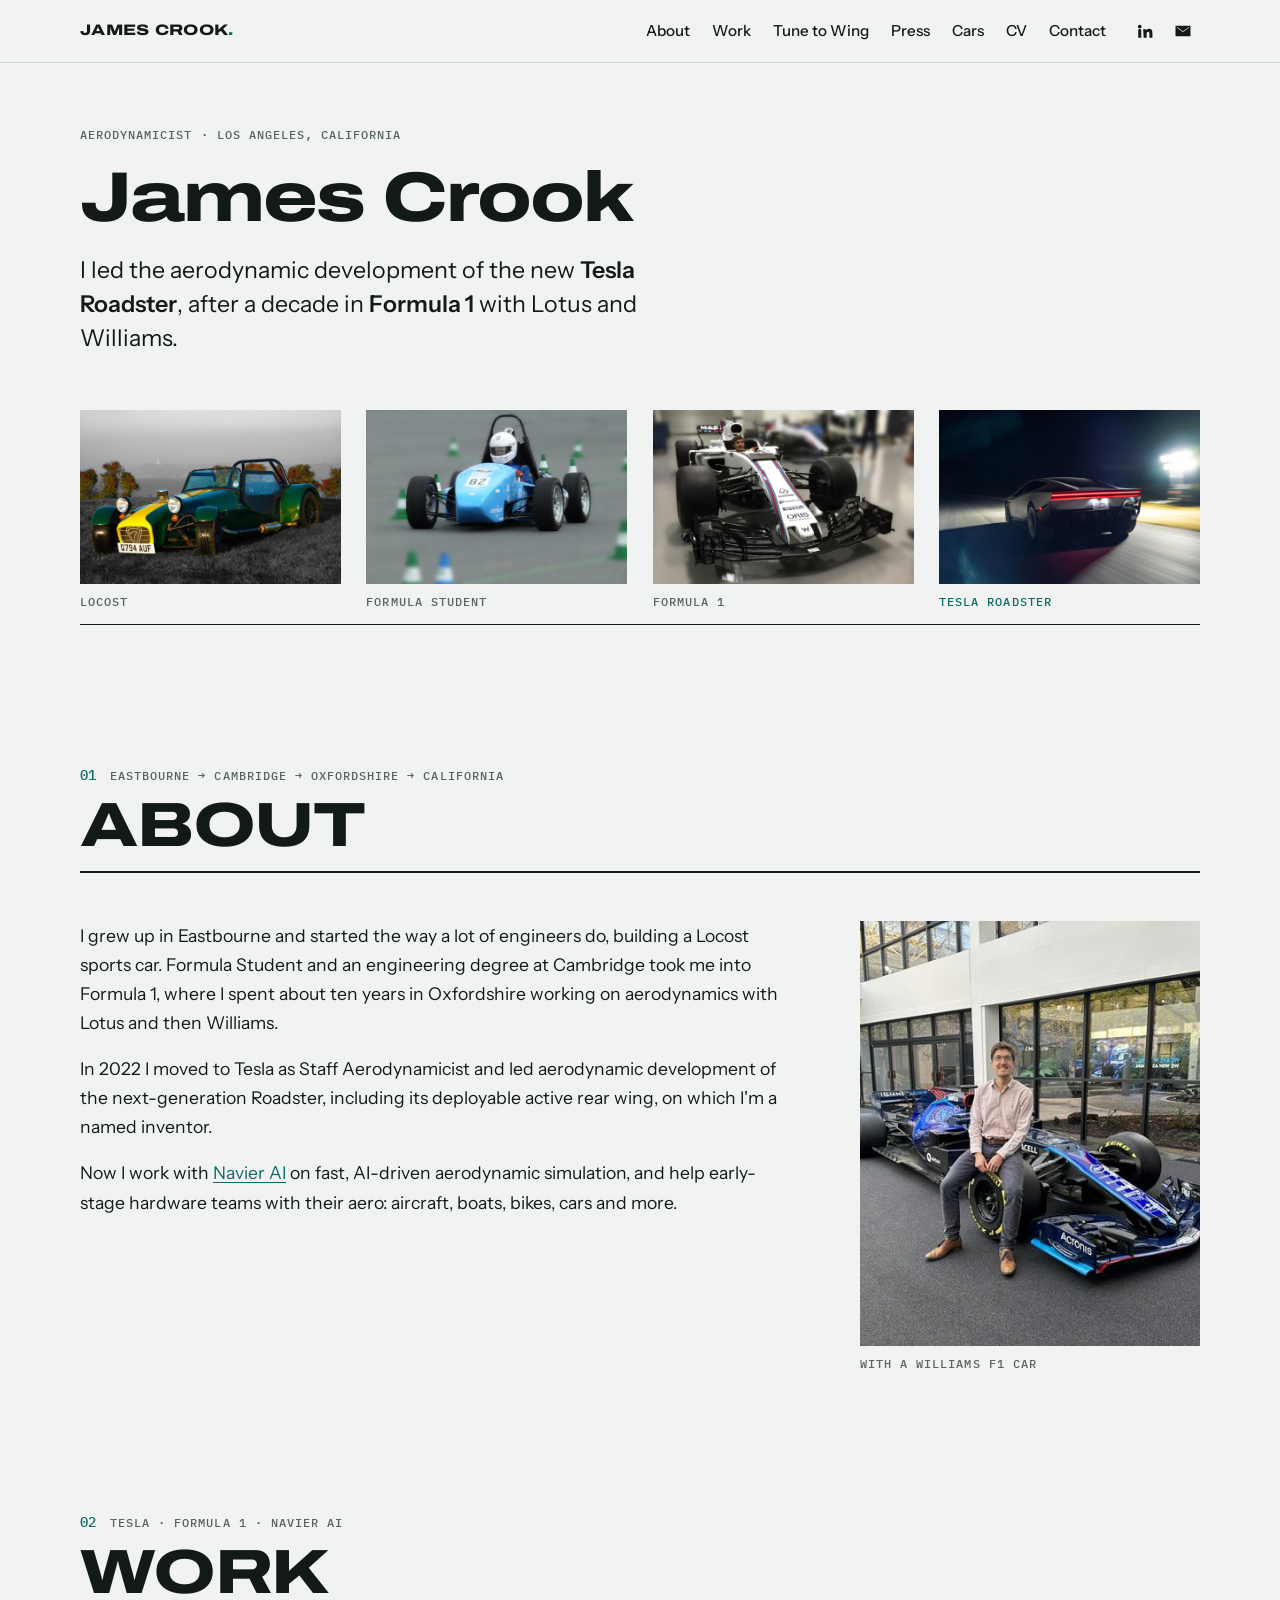
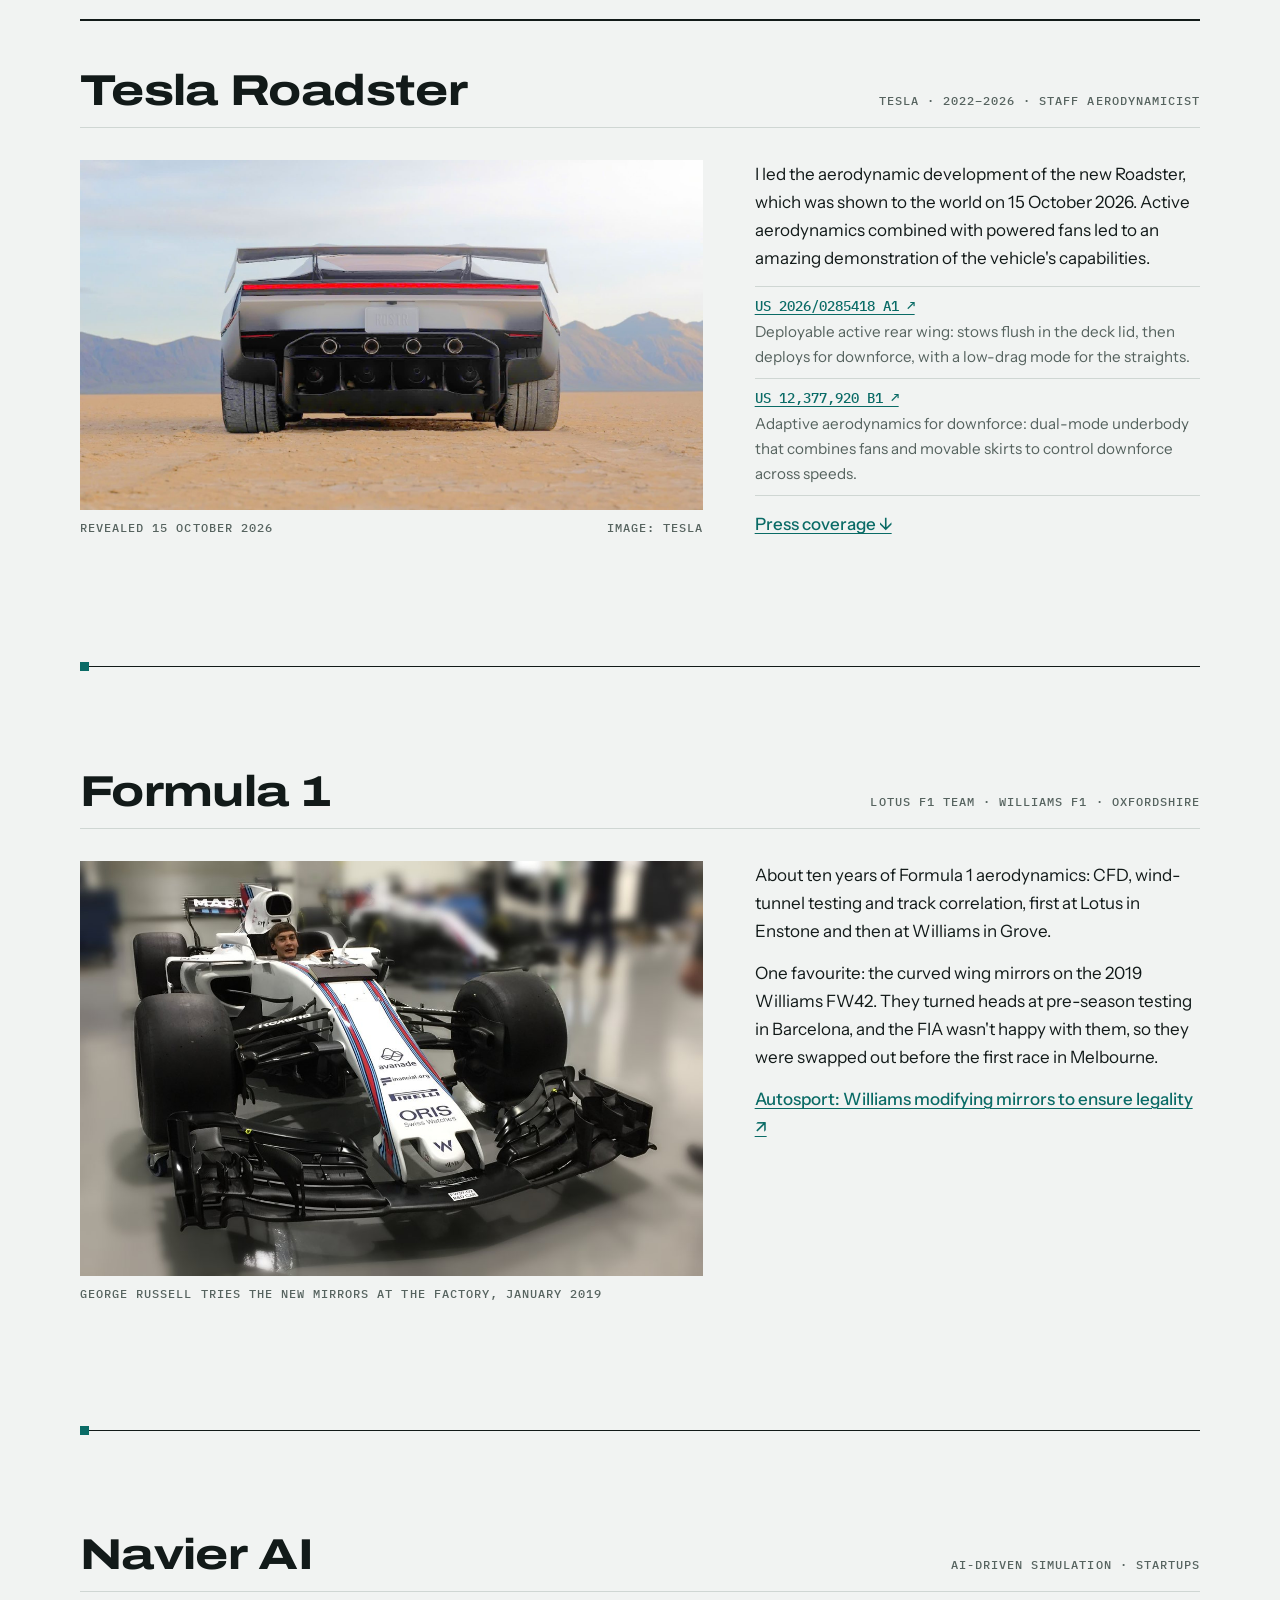
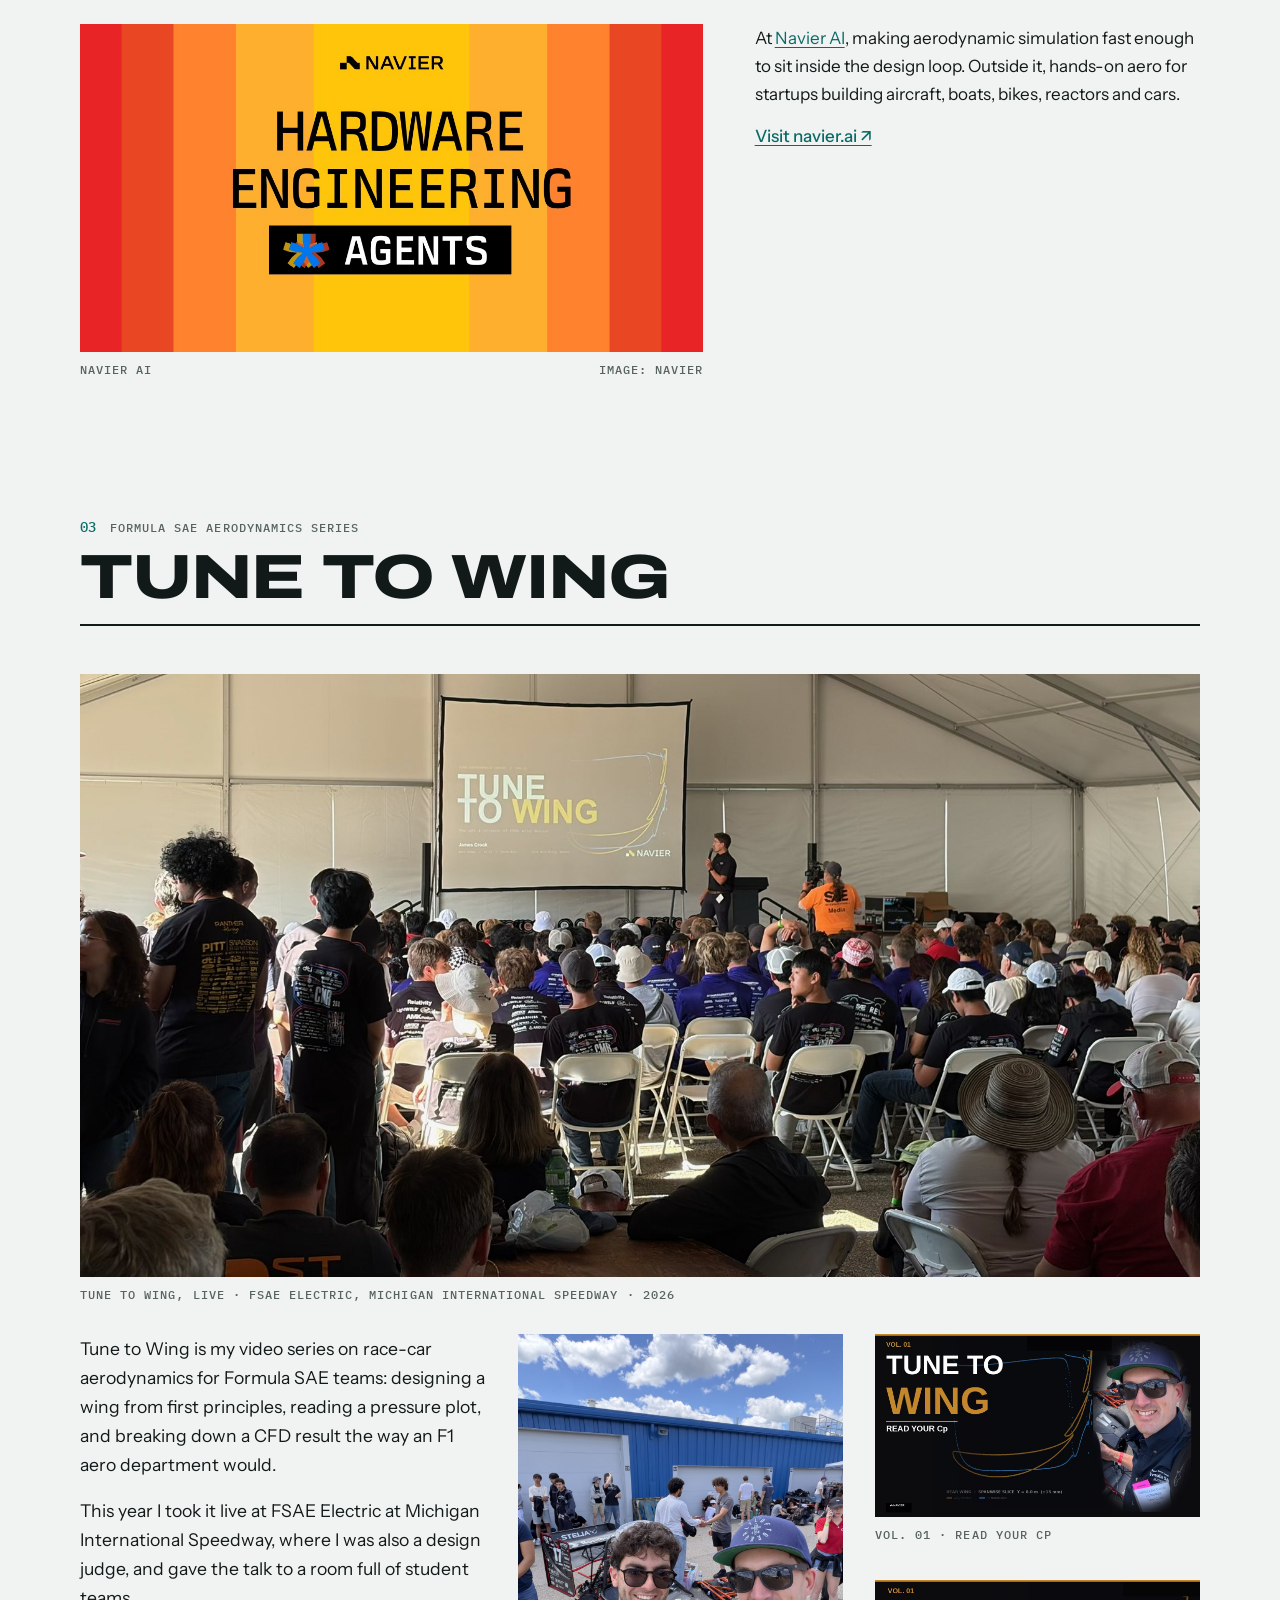
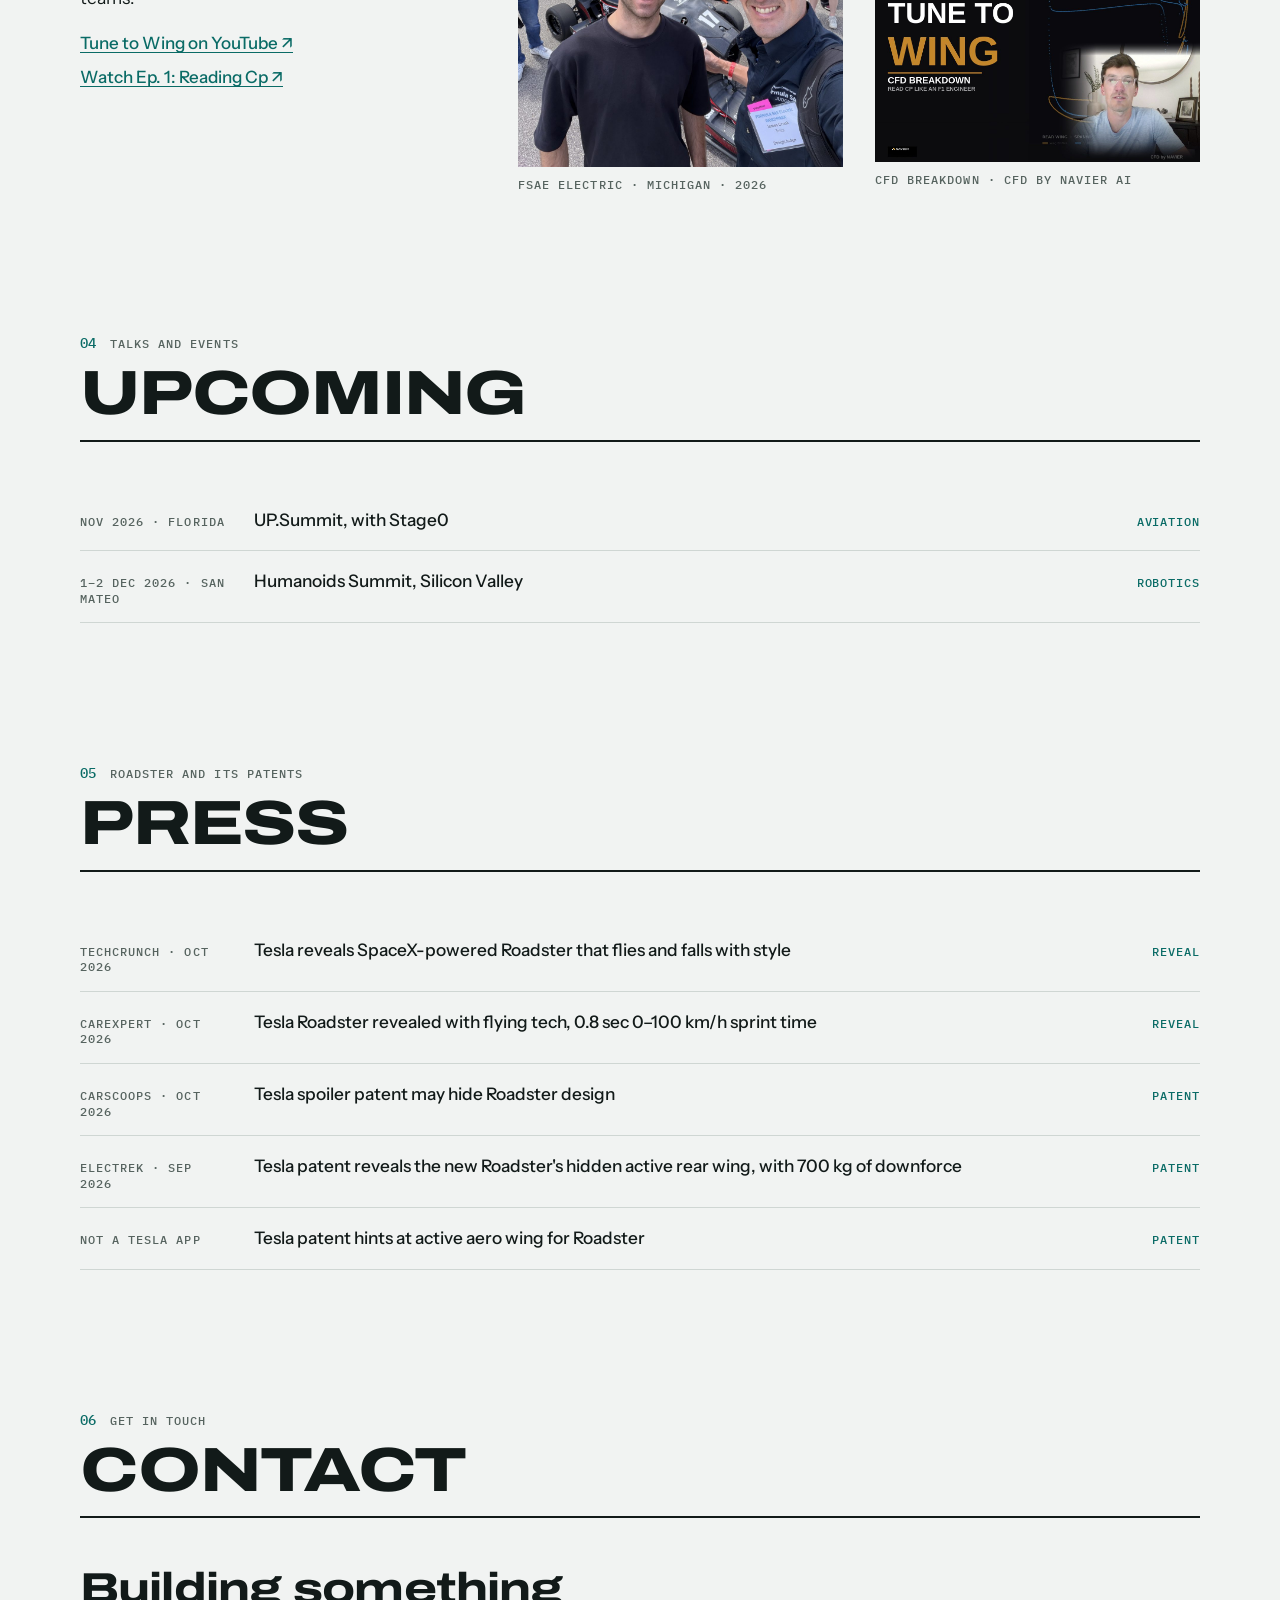
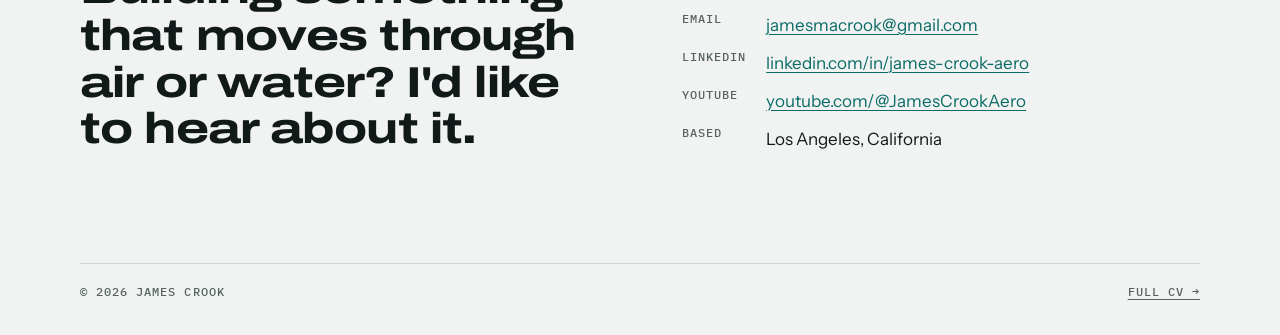
==== index.html @ 73546dc2 "Tune to Wing audience photo; smaller name in hero Co-Authored-By: Claude Opus 5.5 <noreply@anthropic" ====
<!doctype html>
<html lang="en">
<head>
<meta charset="utf-8">
<meta name="viewport" content="width=device-width, initial-scale=1, viewport-fit=cover">
<title>James Crook · Aerodynamicist</title>
<meta name="description" content="James Crook, aerodynamicist. Led aerodynamic development of the new Tesla Roadster after a decade in Formula 1 with Lotus and Williams.">
<meta property="og:title" content="James Crook · Aerodynamicist">
<meta property="og:description" content="Led aerodynamic development of the new Tesla Roadster, after a decade in Formula 1 with Lotus and Williams.">
<meta property="og:type" content="website">
<meta property="og:url" content="https://jamescrookaero.com/">
<meta property="og:image" content="https://jamescrookaero.com/og.png">
<meta property="og:image:width" content="1200">
<meta property="og:image:height" content="630">
<meta property="og:image:alt" content="James Crook, aerodynamicist">
<meta property="og:site_name" content="James Crook">
<meta name="twitter:card" content="summary_large_image">
<link rel="canonical" href="https://jamescrookaero.com/">
<link rel="icon" href="favicon.svg" type="image/svg+xml">
<link rel="preconnect" href="https://fonts.googleapis.com">
<link rel="preconnect" href="https://fonts.gstatic.com" crossorigin>
<link rel="stylesheet" href="https://fonts.googleapis.com/css2?family=Archivo:wdth,wght@62..125,100..900&family=Instrument+Sans:wght@400;500;600&family=IBM+Plex+Mono:wght@400;500&display=swap">
<link rel="stylesheet" href="styles.css">
<script type="application/ld+json">
{"@context":"https://schema.org","@type":"Person","name":"James Crook","url":"https://jamescrookaero.com/","image":"https://jamescrookaero.com/og.png","jobTitle":"Aerodynamicist","description":"Aerodynamicist. Led aerodynamic development of the Tesla Roadster after a decade in Formula 1 with Lotus and Williams.","homeLocation":{"@type":"Place","name":"Los Angeles, California"},"alumniOf":{"@type":"CollegeOrUniversity","name":"University of Cambridge"},"worksFor":{"@type":"Organization","name":"Navier AI","url":"https://navier.ai"},"knowsAbout":["Aerodynamics","Computational fluid dynamics","Active aerodynamics","Formula 1","Wind-tunnel testing"],"sameAs":["https://www.linkedin.com/in/james-crook-aero","https://www.youtube.com/@JamesCrookAero"]}
</script>
</head>
<body id="top">
<a class="skip" href="#main">Skip to main content</a>
<div class="bar"><div class="wrap">
  <header class="top">
    <a class="mark" href="#top">JAMES CROOK<span>.</span></a>
    <nav class="nav" aria-label="Main">
      <a href="#about">About</a><a href="#work">Work</a><a href="#tune-to-wing">Tune to Wing</a><a href="#press">Press</a><a href="cars.html">Cars</a><a href="cv.html">CV</a><a href="#contact">Contact</a>
      <span class="icons">
        <a href="https://www.linkedin.com/in/james-crook-aero" aria-label="LinkedIn" target="_blank" rel="noopener"><svg viewBox="0 0 24 24"><path d="M4.98 3.5a2.5 2.5 0 1 1 0 5 2.5 2.5 0 0 1 0-5zM3 9.5h4V21H3zM9.5 9.5h3.8v1.6h.06c.53-1 1.83-2.06 3.77-2.06 4.03 0 4.77 2.65 4.77 6.1V21h-4v-5.1c0-1.22-.02-2.79-1.7-2.79-1.7 0-1.96 1.33-1.96 2.7V21h-4z"/></svg></a>
        <a href="mailto:jamesmacrook@gmail.com" aria-label="Email"><svg viewBox="0 0 24 24"><path d="M3 5h18a1 1 0 0 1 1 1v12a1 1 0 0 1-1 1H3a1 1 0 0 1-1-1V6a1 1 0 0 1 1-1zm9 7.3L4.4 7H4v.6l8 5.6 8-5.6V7h-.4z"/></svg></a>
      </span>
    </nav>
  </header>
</div></div>

<main id="main">
<div class="wrap">
  <div class="hero">
    <div class="label">Aerodynamicist · Los Angeles, California</div>
    <h1>James Crook</h1>
    <p class="lede">I led the aerodynamic development of the new <b>Tesla Roadster</b>, after a decade in <b>Formula 1</b> with Lotus and Williams.</p>
  </div>
</div>
<div class="wrap">
  <nav class="lineup" aria-label="Career progression: Locost, Formula Student, Formula 1, Tesla Roadster">
      <a href="cars.html#locost"><figure><img src="images/tl-locost.jpg" width="1200" height="800" alt="The Locost James built, in green and yellow, on the Sussex downs"><figcaption class="label">Locost</figcaption></figure></a>
      <a href="#about"><figure><img src="images/tl-fs.jpg" width="1200" height="800" alt="Formula Student car number 82 on a cone course"><figcaption class="label">Formula Student</figcaption></figure></a>
      <a href="#f1"><figure><img src="images/tl-williams.jpg" width="1200" height="800" alt="Williams Formula 1 car in Martini livery in the factory"><figcaption class="label">Formula 1</figcaption></figure></a>
      <a href="#tesla"><figure><img src="images/tl-roadster.jpg" width="1200" height="800" alt="The Tesla Roadster at speed at night, seen from the rear quarter"><figcaption class="label">Tesla Roadster</figcaption></figure></a>
  </nav>
</div>

<section id="about"><div class="wrap">
  <div class="sec-head"><span class="idx">01</span><h2>About</h2><span class="label">Eastbourne → Cambridge → Oxfordshire → California</span></div>
  <div class="about">
  <div class="prose">
    <p>I grew up in Eastbourne and started the way a lot of engineers do, building a Locost sports car. Formula Student and an engineering degree at Cambridge took me into Formula 1, where I spent about ten years in Oxfordshire working on aerodynamics with Lotus and then Williams.</p>
    <p>In 2022 I moved to Tesla as Staff Aerodynamicist and led aerodynamic development of the next-generation Roadster, including its deployable active rear wing, on which I'm a named inventor.</p>
    <p>Now I work with <a href="https://navier.ai" target="_blank" rel="noopener">Navier AI</a> on fast, AI-driven aerodynamic simulation, and help early-stage hardware teams with their aero: aircraft, boats, bikes, cars and more.</p>
  </div>
  <figure class="photo">
    <img src="images/williams-showcar.jpg" width="640" height="480" alt="James Crook sitting on the front wheel of a Williams Formula 1 car" loading="lazy">
    <figcaption class="label">With a Williams F1 car</figcaption>
  </figure>
  </div>
</div></section>

<section id="work"><div class="wrap">
  <div class="sec-head"><span class="idx">02</span><h2>Work</h2><span class="label">Tesla · Formula 1 · Navier AI</span></div>

  <div class="sub" id="tesla">
  <div class="sub-head"><h3>Tesla Roadster</h3><span class="label">Tesla · 2022–2026 · Staff Aerodynamicist</span></div>
  <article class="feature">
    <figure class="photo">
      <img src="images/roadster-desert.jpg" width="1800" height="1013" alt="The new Tesla Roadster seen from the rear on a dry lake bed, rear wing raised" loading="lazy">
      <figcaption class="label"><span>Revealed 15 October 2026</span><span>Image: Tesla</span></figcaption>
    </figure>
    <div class="copy">
      <p>I led the aerodynamic development of the new Roadster, which was shown to the world on 15 October 2026. Active aerodynamics combined with powered fans led to an amazing demonstration of the vehicle's capabilities.</p>
      <ul class="specs pats">
        <li><a href="https://image-ppubs.uspto.gov/dirsearch-public/print/downloadPdf/20260285418" target="_blank" rel="noopener">US 2026/0285418 A1 ↗</a><span>Deployable active rear wing: stows flush in the deck lid, then deploys for downforce, with a low-drag mode for the straights.</span></li>
        <li><a href="https://patents.google.com/patent/US12377920B1/en" target="_blank" rel="noopener">US 12,377,920 B1 ↗</a><span>Adaptive aerodynamics for downforce: dual-mode underbody that combines fans and movable skirts to control downforce across speeds.</span></li>
      </ul>
      <div class="links"><a href="#press">Press coverage ↓</a></div>
    </div>
  </article>
  </div>

  <div class="sub" id="f1">
  <div class="sub-head"><h3>Formula 1</h3><span class="label">Lotus F1 Team · Williams F1 · Oxfordshire</span></div>
  <article class="feature">
    <figure class="photo">
      <img src="images/tl-williams.jpg" width="1200" height="800" alt="George Russell in a Williams cockpit at the factory, trying the new curved wing mirrors" loading="lazy">
      <figcaption class="label"><span>George Russell tries the new mirrors at the factory, January 2019</span></figcaption>
    </figure>
    <div class="copy">
      <p>About ten years of Formula 1 aerodynamics: CFD, wind-tunnel testing and track correlation, first at Lotus in Enstone and then at Williams in Grove.</p>
      <p>One favourite: the curved wing mirrors on the 2019 Williams FW42. They turned heads at pre-season testing in Barcelona, and the FIA wasn't happy with them, so they were swapped out before the first race in Melbourne.</p>
      <div class="links"><a href="https://www.autosport.com/f1/news/williams-modifying-front-suspension-and-mirrors-to-ensure-legality-5280436/5280436/" target="_blank" rel="noopener">Autosport: Williams modifying mirrors to ensure legality ↗</a></div>
    </div>
  </article>
  </div>

  <div class="sub" id="navier">
  <div class="sub-head"><h3>Navier AI</h3><span class="label">AI-driven simulation · Startups</span></div>
  <article class="feature">
    <figure class="photo"><a href="https://navier.ai" target="_blank" rel="noopener"><img src="images/navier.jpg" width="1200" height="630" alt="Navier AI: hardware engineering agents" loading="lazy"></a><figcaption class="label"><span>Navier AI</span><span>Image: Navier</span></figcaption></figure>
    <div class="copy">
    <p>At <a href="https://navier.ai" target="_blank" rel="noopener">Navier AI</a>, making aerodynamic simulation fast enough to sit inside the design loop. Outside it, hands-on aero for startups building aircraft, boats, bikes, reactors and cars.</p>
    <div class="links"><a href="https://navier.ai" target="_blank" rel="noopener">Visit navier.ai ↗</a></div>
    </div>
  </article>
  </div>
</div></section>

<section id="tune-to-wing"><div class="wrap">
  <div class="sec-head"><span class="idx">03</span><h2>Tune to Wing</h2><span class="label">Formula SAE aerodynamics series</span></div>
  <figure class="photo ttw-crowd"><img src="images/ttw-audience.jpg" width="1800" height="969" alt="James presenting Tune to Wing to a packed tent of Formula SAE students at Michigan International Speedway" loading="lazy"><figcaption class="label">Tune to Wing, live · FSAE Electric, Michigan International Speedway · 2026</figcaption></figure>
  <div class="ttw">
    <div class="prose">
      <p>Tune to Wing is my video series on race-car aerodynamics for Formula SAE teams: designing a wing from first principles, reading a pressure plot, and breaking down a CFD result the way an F1 aero department would.</p>
      <p>This year I took it live at FSAE Electric at Michigan International Speedway, where I was also a design judge, and gave the talk to a room full of student teams.</p>
      <div class="links"><a href="https://www.youtube.com/@JamesCrookAero" target="_blank" rel="noopener">Tune to Wing on YouTube ↗</a><a href="https://www.youtube.com/watch?v=iVCHYiKXSA4" target="_blank" rel="noopener">Watch Ep. 1: Reading Cp ↗</a></div>
    </div>
    <figure class="photo tall"><img src="images/fsae-michigan.jpg" width="1100" height="1467" alt="James Crook with a student at FSAE Electric, Michigan International Speedway" loading="lazy"><figcaption class="label">FSAE Electric · Michigan · 2026</figcaption></figure>
    <figure class="photo"><a href="https://www.youtube.com/watch?v=iVCHYiKXSA4" target="_blank" rel="noopener" aria-label="Watch Tune to Wing Ep. 1 on YouTube"><img src="images/tune-to-wing-cp.jpg" width="1280" height="720" alt="Tune to Wing, volume 1: Read your Cp" loading="lazy"></a><figcaption class="label">Vol. 01 · Read your Cp</figcaption></figure>
    <figure class="photo"><a href="https://www.youtube.com/@JamesCrookAero" target="_blank" rel="noopener" aria-label="Tune to Wing YouTube channel"><img src="images/tune-to-wing-cfd.jpg" width="1280" height="720" alt="Tune to Wing: CFD breakdown, read CFD like an F1 engineer" loading="lazy"></a><figcaption class="label">CFD breakdown · CFD by Navier AI</figcaption></figure>
  </div>
</div></section>

<section id="upcoming"><div class="wrap">
  <div class="sec-head"><span class="idx">04</span><h2>Upcoming</h2><span class="label">Talks and events</span></div>
  <ul class="press">
    <li><span class="label">Nov 2026 · Florida</span><span class="ev">UP.Summit, with Stage0</span><span class="tag">Aviation</span></li>
    <li><span class="label">1–2 Dec 2026 · San Mateo</span><a href="https://humanoidssummit.com/silicon-valley-2026" target="_blank" rel="noopener">Humanoids Summit, Silicon Valley</a><span class="tag">Robotics</span></li>
  </ul>
</div></section>

<section id="press"><div class="wrap">
  <div class="sec-head"><span class="idx">05</span><h2>Press</h2><span class="label">Roadster and its patents</span></div>
  <ul class="press">
    <li><span class="label">TechCrunch · Oct 2026</span><a href="https://techcrunch.com/2026/10/15/tesla-reveals-spacex-powered-roadster-that-flies-and-falls-with-style/" target="_blank" rel="noopener">Tesla reveals SpaceX-powered Roadster that flies and falls with style</a><span class="tag">Reveal</span></li>
    <li><span class="label">CarExpert · Oct 2026</span><a href="https://www.carexpert.com.au/car-news/tesla-roadster-revealed-with-flying-tech-08sec-0-100kmh-sprint-time" target="_blank" rel="noopener">Tesla Roadster revealed with flying tech, 0.8 sec 0–100 km/h sprint time</a><span class="tag">Reveal</span></li>
    <li><span class="label">Carscoops · Oct 2026</span><a href="https://carscoops.com/2026/10/tesla-spoiler-patent-may-hide-roadster-design" target="_blank" rel="noopener">Tesla spoiler patent may hide Roadster design</a><span class="tag">Patent</span></li>
    <li><span class="label">Electrek · Sep 2026</span><a href="https://electrek.co/2026/09/25/tesla-patent-new-roadster-hidden-active-rear-wing-700-kg-downforce/" target="_blank" rel="noopener">Tesla patent reveals the new Roadster's hidden active rear wing, with 700 kg of downforce</a><span class="tag">Patent</span></li>
    <li><span class="label">Not a Tesla App</span><a href="https://www.notateslaapp.com/news/4741/tesla-patent-hints-at-active-aero-wing-for-roadster" target="_blank" rel="noopener">Tesla patent hints at active aero wing for Roadster</a><span class="tag">Patent</span></li>
  </ul>
</div></section>

<section id="contact"><div class="wrap">
  <div class="sec-head"><span class="idx">06</span><h2>Contact</h2><span class="label">Get in touch</span></div>
  <div class="contact">
  <p class="big">Building something that moves through air or water? I'd like to hear about it.</p>
  <dl>
    <dt class="label">Email</dt><dd><a href="mailto:jamesmacrook@gmail.com">jamesmacrook@gmail.com</a></dd>
    <dt class="label">LinkedIn</dt><dd><a href="https://www.linkedin.com/in/james-crook-aero" target="_blank" rel="noopener">linkedin.com/in/james-crook-aero</a></dd>
    <dt class="label">YouTube</dt><dd><a href="https://www.youtube.com/@JamesCrookAero" target="_blank" rel="noopener">youtube.com/@JamesCrookAero</a></dd>
    <dt class="label">Based</dt><dd>Los Angeles, California</dd>
  </dl>
  </div>
</div></section>
</main>

<div class="wrap"><footer><span class="label">© 2026 James Crook</span><a class="label" href="cv.html">Full CV →</a></footer></div>
<script>
// Highlight the header link for the section in view
(()=>{const links=[...document.querySelectorAll('.nav a[href^="#"]')].filter(a=>a.hash.length>1);
const map=new Map(links.map(a=>[document.querySelector(a.hash),a]).filter(([el])=>el));
if(!('IntersectionObserver' in window)||!map.size)return;
const vis=new Set();
const io=new IntersectionObserver(es=>{es.forEach(e=>e.isIntersecting?vis.add(e.target):vis.delete(e.target));
 let cur=null;for(const el of map.keys())if(vis.has(el)){cur=el;break}
 links.forEach(a=>a.removeAttribute('aria-current'));if(cur)map.get(cur).setAttribute('aria-current','true')},
 {rootMargin:'-40% 0px -55% 0px'});
map.forEach((a,el)=>io.observe(el))})();
</script>
</body>
</html>
---- styles.css ----
/* jamescrookaero.com
   Layout: measured single-column reading width for words, full-bleed bands for the
   work plates. Display face carries the personality; everything
   else stays quiet. */
:root{
  --bg:#f1f3f2; --surface:#e6eae8; --ink:#121a19; --muted:#56635f; --line:#cfd6d3;
  --accent:#0a6b66; --hot:#d2452f;
  --display:"Archivo","Helvetica Neue",Arial,sans-serif;
  --body:"Instrument Sans","Segoe UI",system-ui,sans-serif;
  --mono:"IBM Plex Mono",ui-monospace,Menlo,monospace;
  --max:1160px;
}
@media (prefers-color-scheme:dark){:root:not([data-theme="light"]){
  --bg:#0c1211; --surface:#141d1b; --ink:#e3ebe9; --muted:#8c9b97; --line:#24302d; --accent:#4cc1b6; --hot:#ef6a52; color-scheme:dark}}
:root[data-theme="dark"]{--bg:#0c1211; --surface:#141d1b; --ink:#e3ebe9; --muted:#8c9b97; --line:#24302d; --accent:#4cc1b6; --hot:#ef6a52; color-scheme:dark}

*{box-sizing:border-box}
html{scroll-behavior:smooth}
@media (prefers-reduced-motion:reduce){html{scroll-behavior:auto}}
body{margin:0;background:var(--bg);color:var(--ink);font:400 1.0625rem/1.65 var(--body);-webkit-font-smoothing:antialiased;text-rendering:optimizeLegibility}
img,svg{max-width:100%}
a{color:var(--accent);text-underline-offset:3px;text-decoration-thickness:1px}
a:hover{text-decoration-thickness:2px}
:focus-visible{outline:2px solid var(--accent);outline-offset:3px;border-radius:2px}
.skip{position:absolute;left:-999px}.skip:focus{left:16px;top:16px;background:var(--ink);color:var(--bg);padding:8px 12px;z-index:10}

.wrap{max-width:var(--max);margin:0 auto;padding-left:max(20px,env(safe-area-inset-left,0px));padding-right:max(20px,env(safe-area-inset-right,0px))}
.label{font:500 .72rem/1.35 var(--mono);letter-spacing:.09em;text-transform:uppercase;color:var(--muted)}
h1,h2,h3,.mark,.big{font-variation-settings:"wdth" 125}
h1,h2,h3{font-family:var(--display);font-stretch:125%;text-wrap:balance;margin:0;line-height:1.02;letter-spacing:-.015em}
p{margin:0}

/* header (sticks while scrolling) */
.bar{position:sticky;top:0;z-index:20;background:color-mix(in srgb,var(--bg) 88%,transparent);-webkit-backdrop-filter:blur(10px);backdrop-filter:blur(10px);border-bottom:1px solid var(--line)}
section,[id]{scroll-margin-top:84px}
.top{display:flex;justify-content:space-between;align-items:center;gap:8px 24px;padding-block:14px;flex-wrap:wrap}
.mark{font:800 .95rem/1 var(--display);font-stretch:125%;letter-spacing:.02em;color:var(--ink);text-decoration:none}
.mark span{color:var(--accent)}
.nav{display:flex;gap:6px 22px;flex-wrap:wrap;align-items:center}
.nav a{color:var(--ink);text-decoration:none;font-weight:500;font-size:.95rem}
.nav a:hover,.nav a[aria-current]{color:var(--accent)}
.icons{display:flex;gap:4px}
.icons a{display:grid;place-items:center;width:34px;height:34px;border-radius:50%;color:var(--ink)}
.icons a:hover{background:var(--surface);color:var(--accent)}
.icons svg{width:18px;height:18px;fill:currentColor}

/* hero */
.hero{padding-block:clamp(28px,6vw,64px) 0;display:grid;gap:22px}
.hero h1{font-size:clamp(2.4rem,6vw,4.4rem);font-weight:800;letter-spacing:-.03em;line-height:.95}
.hero .lede{max-width:42ch;font-size:clamp(1.15rem,2.1vw,1.45rem);line-height:1.45}
.hero .lede b{font-weight:600}
.lineup{display:grid;grid-template-columns:repeat(4,minmax(0,1fr));gap:clamp(8px,2vw,28px);margin-top:clamp(28px,5vw,56px);padding-bottom:14px;border-bottom:1.5px solid var(--ink);text-decoration:none;color:inherit}
.lineup a{display:block;min-width:0;color:inherit;text-decoration:none}
.lineup figure{margin:0;display:grid;gap:10px;min-width:0}
.lineup img{transition:opacity .2s}
.lineup a:hover img{opacity:.85}
.lineup a:hover figcaption,.lineup a:focus-visible figcaption{color:var(--accent)}
.lineup img{display:block;width:100%;height:auto;aspect-ratio:3/2;object-fit:cover;background:var(--surface)}
.lineup a:last-child figcaption{color:var(--accent)}
@media (prefers-reduced-motion:no-preference){.lineup a{transition:transform .4s cubic-bezier(.2,.7,.2,1)}.lineup a:hover{transform:translateY(-4px)}}
@media (max-width:640px){
  .lineup{grid-template-columns:none;grid-auto-flow:column;grid-auto-columns:64%;overflow-x:auto;scroll-snap-type:x mandatory;scrollbar-width:none;margin-inline:-20px;padding-inline:20px;scroll-padding-inline:20px;border-bottom:0}
  .lineup::-webkit-scrollbar{display:none}
  .lineup a{scroll-snap-align:start}
  .top{padding-block:10px;gap:6px}
  .nav{gap:4px 13px;flex-wrap:nowrap;white-space:nowrap;overflow-x:auto;scrollbar-width:none;margin-inline:-20px;padding-inline:20px}
  .nav::-webkit-scrollbar{display:none}
  .nav a{font-size:.88rem}
  .nav .icons{display:none}
  section,[id]{scroll-margin-top:76px}
}

/* sections */
section{padding-block:clamp(80px,11vw,140px) 0}
.sec-head{display:grid;grid-template-columns:auto minmax(0,1fr);align-items:baseline;row-gap:10px;border-bottom:2.5px solid var(--ink);padding-bottom:14px;margin-bottom:clamp(32px,4vw,48px)}
.sec-head h2{grid-row:2;grid-column:1/-1;font-size:clamp(2.3rem,5.4vw,3.9rem);font-weight:800;text-transform:uppercase;letter-spacing:-.02em;text-align:left}
.sec-head .idx{grid-row:1;grid-column:1;font:500 .9rem var(--mono);color:var(--accent);margin-right:14px}
.sec-head > .label{grid-row:1;grid-column:2;justify-self:start}
/* subsections inside a main section */
.sub + .sub{margin-top:clamp(72px,10vw,128px);padding-top:clamp(64px,8vw,104px);border-top:1.5px solid var(--ink);position:relative}
.sub + .sub::before{content:"";position:absolute;top:-5px;left:0;width:9px;height:9px;background:var(--accent)}
.sub-head{display:flex;justify-content:space-between;align-items:baseline;gap:6px 16px;flex-wrap:wrap;border-bottom:1px solid var(--line);padding-bottom:14px;margin-bottom:32px}
.sub-head h3{font-size:clamp(1.8rem,3.6vw,2.7rem);font-weight:750}
.prose{max-width:66ch;display:grid;gap:1em}
.prose p{font-size:1.1rem}


/* feature */
.feature{display:grid;grid-template-columns:minmax(0,7fr) minmax(0,5fr);gap:clamp(24px,4vw,56px);align-items:start}
.plate{background:var(--surface);border:1px solid var(--line);padding:clamp(14px,2vw,22px);display:grid;gap:10px}
.plate svg{display:block;width:100%;height:auto}
.plate .ink{stroke:var(--ink)} .plate .acc{stroke:var(--accent)} .plate .hot{stroke:var(--hot)}
.plate .fill-ink{fill:var(--ink)} .plate .fill-acc{fill:var(--accent)} .plate .fill-bg{fill:var(--bg)}
.plate text{font:500 11px var(--mono);fill:var(--muted);letter-spacing:.06em}
.feature .copy{display:grid;gap:14px;min-width:0}
.feature h3{font-size:clamp(1.45rem,2.6vw,2rem);font-weight:750}
.links{display:flex;gap:6px 18px;flex-wrap:wrap;font-weight:500}
.specs{list-style:none;margin:0;padding:0;display:grid;gap:0;border-top:1px solid var(--line)}
.specs li{display:flex;justify-content:space-between;gap:16px;padding-block:9px;border-bottom:1px solid var(--line);font-size:.95rem}
.pats li{display:grid;gap:4px;justify-content:start}
.pats li a{font:500 .9rem var(--mono)}
.pats li span{color:var(--muted)}
.specs:not(.pats) li span:last-child{font:500 .9rem var(--mono);font-variant-numeric:tabular-nums;text-align:right}

/* cards */

/* press */
.press{list-style:none;margin:0;padding:0;display:grid}
.press li{display:grid;grid-template-columns:150px minmax(0,1fr) auto;gap:6px 24px;padding-block:16px;border-bottom:1px solid var(--line);align-items:baseline}
.press a{color:var(--ink);text-decoration:none;font-weight:500;font-size:1.08rem}
.press a:hover{color:var(--accent)}
.press .tag{font:500 .72rem var(--mono);letter-spacing:.08em;text-transform:uppercase;color:var(--accent);white-space:nowrap}

/* contact + footer */
.contact{display:grid;grid-template-columns:minmax(0,1.1fr) minmax(0,1fr);gap:32px;align-items:end}
.contact .big{font:750 clamp(1.7rem,4vw,2.7rem)/1.08 var(--display);font-stretch:125%;letter-spacing:-.02em;text-wrap:balance}
.contact dl{display:grid;grid-template-columns:auto minmax(0,1fr);gap:10px 20px;margin:0}
.contact dd{margin:0;overflow-wrap:anywhere}
footer{margin-top:clamp(64px,9vw,110px);border-top:1px solid var(--line);padding-block:20px 36px;display:flex;justify-content:space-between;gap:12px;flex-wrap:wrap}

/* CV */
.cv-hero{padding-block:clamp(28px,5vw,56px) 8px;display:grid;gap:16px}
.cv-hero h1{font-size:clamp(2.6rem,7vw,5rem);font-weight:800}
.line{list-style:none;margin:0;padding-left:0;position:relative;display:grid;grid-template-columns:repeat(5,minmax(0,1fr));gap:12px;margin-top:36px;padding-top:0}
.line::before{content:"";position:absolute;left:0;right:0;top:5px;height:1.5px;background:var(--ink)}
.stop{display:grid;min-width:0;position:relative;padding-top:28px}
.stop>div{min-width:0}
.stop .dot{display:block;position:absolute;left:0;top:0;width:12px;height:12px;border-radius:50%;background:var(--bg);border:2px solid var(--ink)}
.stop:last-child .dot{background:var(--accent);border-color:var(--accent)}
.stop h3{font-size:1.15rem;font-weight:750;font-stretch:112%}
.stop p{font-size:.9rem;color:var(--muted);line-height:1.45}
.stop .label{color:var(--accent)}

.entries{display:grid}
.entry{display:grid;grid-template-columns:minmax(0,3fr) minmax(0,9fr);gap:8px 32px;padding-block:24px;border-bottom:1px solid var(--line)}
.entry .when{font:500 .85rem/1.5 var(--mono);color:var(--muted);font-variant-numeric:tabular-nums}
.entry h3{font-size:1.3rem;font-weight:750;font-stretch:112%}
.entry .role{font-weight:600;margin-top:2px}
.entry ul{margin:10px 0 0;padding-left:1.1em;display:grid;gap:4px;max-width:66ch}
.entry p{max-width:66ch;margin-top:8px;color:var(--muted)}
.chips{display:flex;flex-wrap:wrap;gap:8px}
.chips span{font:400 .82rem/1 var(--mono);border:1px solid var(--line);padding:8px 10px;border-radius:2px}

/* photos */
.photo{margin:0;display:grid;gap:10px;min-width:0;align-content:start}
.photo img{display:block;width:100%;height:auto;background:var(--surface)}
.photo > a{display:block;overflow:hidden}
.photo > a img{transition:transform .4s cubic-bezier(.2,.7,.2,1),opacity .2s}
.photo > a:hover img{transform:scale(1.02);opacity:.92}
.photo figcaption{display:flex;justify-content:space-between;gap:4px 12px;flex-wrap:wrap}
.about{display:grid;grid-template-columns:minmax(0,1fr) minmax(0,340px);gap:clamp(24px,5vw,64px);align-items:start}
.about .photo img{aspect-ratio:4/5;object-fit:cover;object-position:52% 50%}
.gallery{display:grid;grid-template-columns:repeat(2,minmax(0,1fr));gap:clamp(16px,2.5vw,28px);margin-top:clamp(28px,4vw,44px)}
.gallery img{aspect-ratio:3/2;object-fit:cover}
.ttw{display:grid;grid-template-columns:minmax(0,5fr) minmax(0,4fr) minmax(0,4fr);grid-template-rows:auto auto;gap:clamp(20px,3vw,32px)}
.ttw .prose{grid-column:1;grid-row:1/3;align-content:start}
.ttw .tall{grid-column:2;grid-row:1/3}
.ttw .tall img{aspect-ratio:3/4;object-fit:cover}
.ttw-crowd{margin-bottom:clamp(20px,3vw,32px)}
.press .ev{font-weight:500;font-size:1.08rem}

@media (max-width:860px){
  .about,.gallery{grid-template-columns:minmax(0,1fr)}
  .about .photo{max-width:420px}
  .ttw{grid-template-columns:minmax(0,1fr) minmax(0,1fr);grid-template-rows:none}
  .ttw .prose{grid-column:1/-1;grid-row:auto}
  .ttw .tall{grid-column:1/-1;grid-row:auto}
  .ttw .tall img{aspect-ratio:4/3}
  .feature,  .press li{grid-template-columns:minmax(0,1fr)}
  .entry{grid-template-columns:minmax(0,1fr)}
  .line{grid-template-columns:minmax(0,1fr);gap:0;padding-top:0}
  .line::before{left:5px;right:auto;top:0;bottom:0;width:1.5px;height:auto}
  .stop{padding:14px 0 14px 24px}
  .stop .dot{top:19px}
}


/* vehicle-ography */
.vnum{font:500 .8rem var(--mono);color:var(--accent);margin-right:10px}
.pics{display:grid;grid-template-columns:repeat(2,minmax(0,1fr));gap:10px}
.pics.one{grid-template-columns:minmax(0,1fr)}
.pics.three{grid-template-columns:repeat(3,minmax(0,1fr))}
.pics img{aspect-ratio:3/2;object-fit:cover}
.garage{display:grid;grid-template-columns:210px minmax(0,1fr);gap:clamp(24px,4vw,64px);margin-top:clamp(32px,5vw,56px)}
.garage-nav{position:sticky;top:96px;align-self:start}
.garage-nav ol{list-style:none;margin:0;padding:0 0 0 20px;border-left:1.5px solid var(--line);display:grid}
.garage-nav a{display:block;position:relative;padding:7px 0;color:var(--muted);text-decoration:none;font-size:.95rem;transition:color .2s}
.garage-nav a::before{content:"";position:absolute;left:-26px;top:50%;width:9px;height:9px;margin-top:-5px;border-radius:50%;background:var(--bg);border:1.5px solid var(--muted);transition:background .2s,border-color .2s}
.garage-nav a:hover{color:var(--ink)}
.garage-nav a.on{color:var(--ink);font-weight:600}
.garage-nav a.on::before{background:var(--accent);border-color:var(--accent)}
.car{display:grid;grid-template-columns:auto minmax(0,1fr);gap:clamp(14px,2.5vw,28px);padding-block:12px;border-top:1px solid var(--line);align-items:start;scroll-margin-top:96px}
.car:first-child{border-top:0;padding-top:0}
.car .pics{width:130px;gap:3px}
.car .pics:not(.one){grid-template-columns:repeat(2,minmax(0,1fr))}
.car .pics.three{grid-template-columns:repeat(3,minmax(0,1fr))}
.car .pics:not(.one) img{aspect-ratio:3/4}
.car .pics figcaption{display:none}
.car-copy{display:grid;gap:4px;align-content:start}
.car-copy h2{font-size:clamp(1.1rem,1.8vw,1.35rem);font-weight:750}
.car-copy p{color:var(--ink);line-height:1.5;font-size:.95rem;max-width:52ch}
.car-copy p .label{display:block;margin-top:6px}
@media (max-width:820px){
  .garage{grid-template-columns:minmax(0,1fr);gap:0}
  .garage-nav{top:60px;z-index:5;background:var(--bg);margin-inline:-20px;padding:8px 20px;border-bottom:1px solid var(--line)}
  .garage-nav ol{display:flex;gap:18px;border-left:0;padding:0;overflow-x:auto;scrollbar-width:none;white-space:nowrap}
  .garage-nav ol::-webkit-scrollbar{display:none}
  .garage-nav a{padding:4px 0}
  .garage-nav a::before{display:none}
  .garage-nav a.on{color:var(--accent)}
  .car{grid-template-columns:38% minmax(0,1fr);gap:12px;scroll-margin-top:120px}
  .car .pics{width:auto}
  .car-copy p{font-size:.88rem}
  .car:first-child{padding-top:24px}
}
.cars-page .cv-hero h1{font-size:clamp(2rem,5vw,3.4rem)}
.cars-page .garage{margin-top:clamp(20px,3vw,32px)}
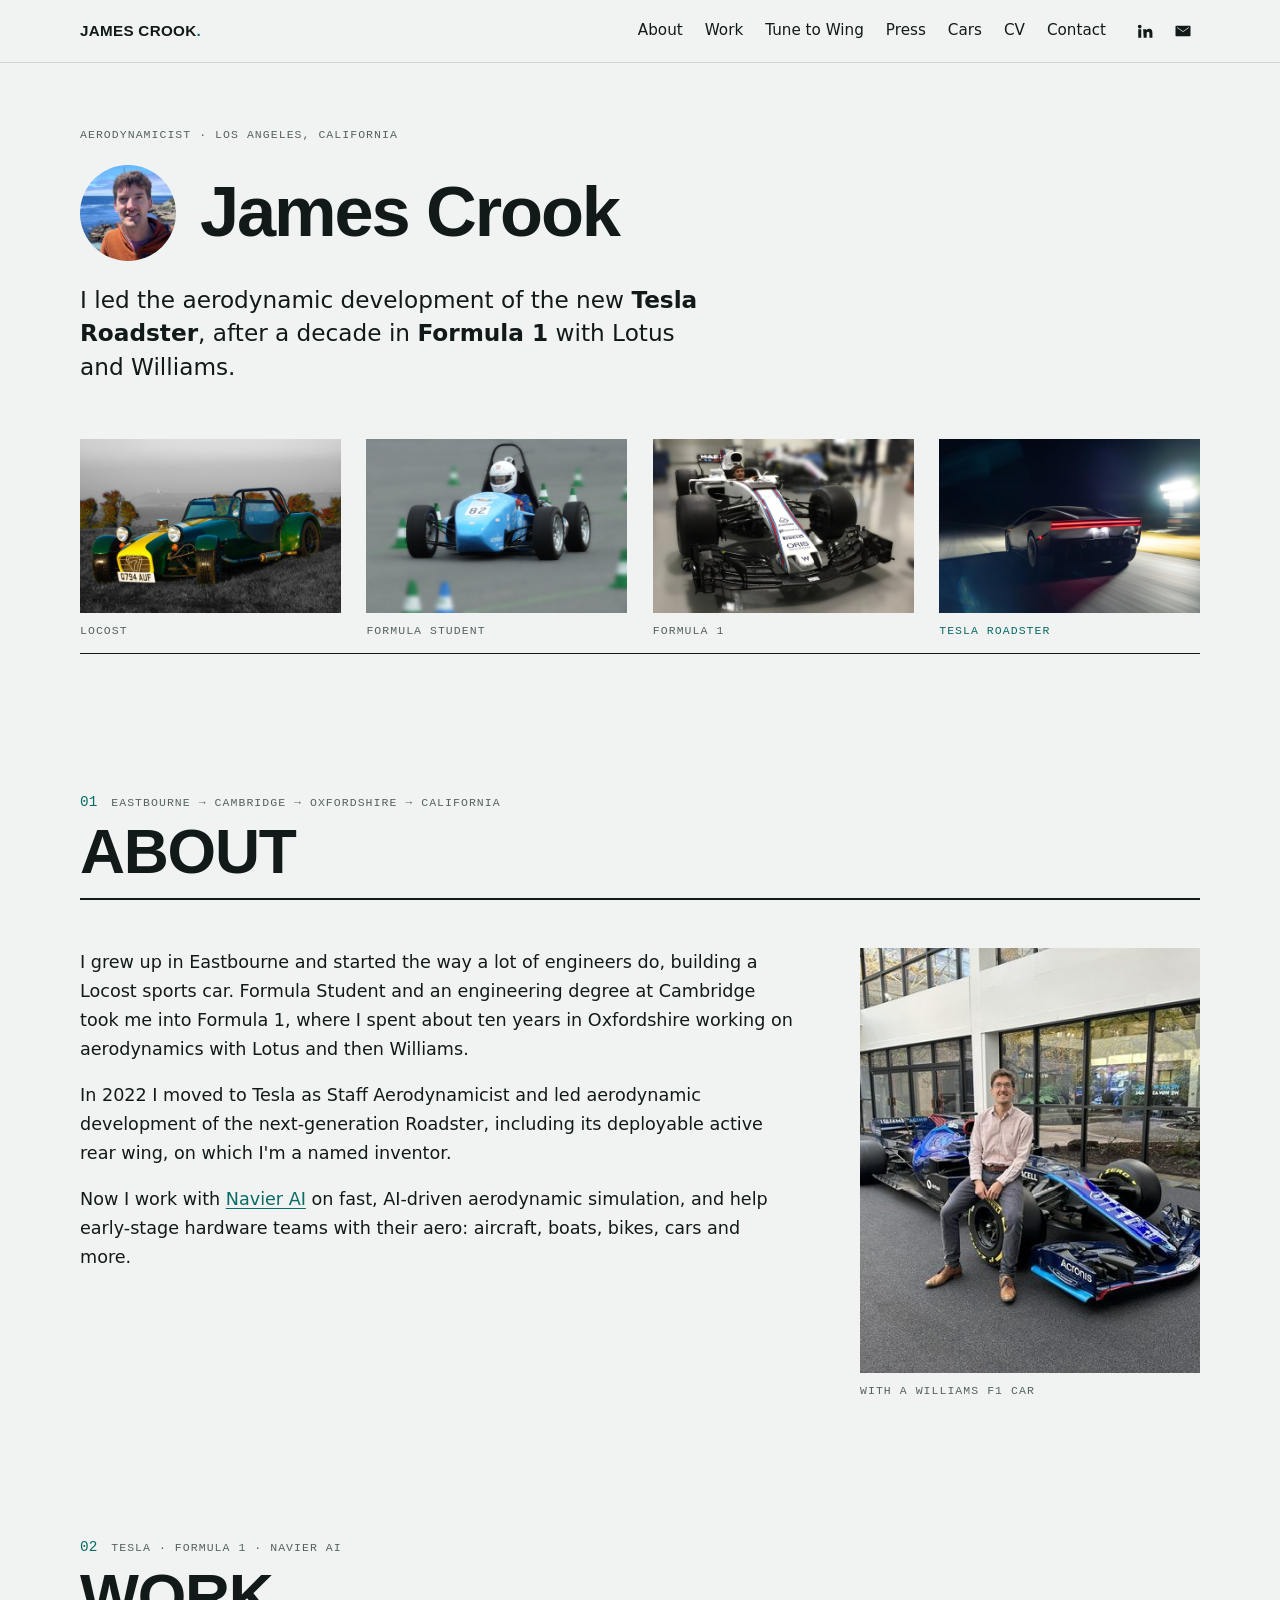
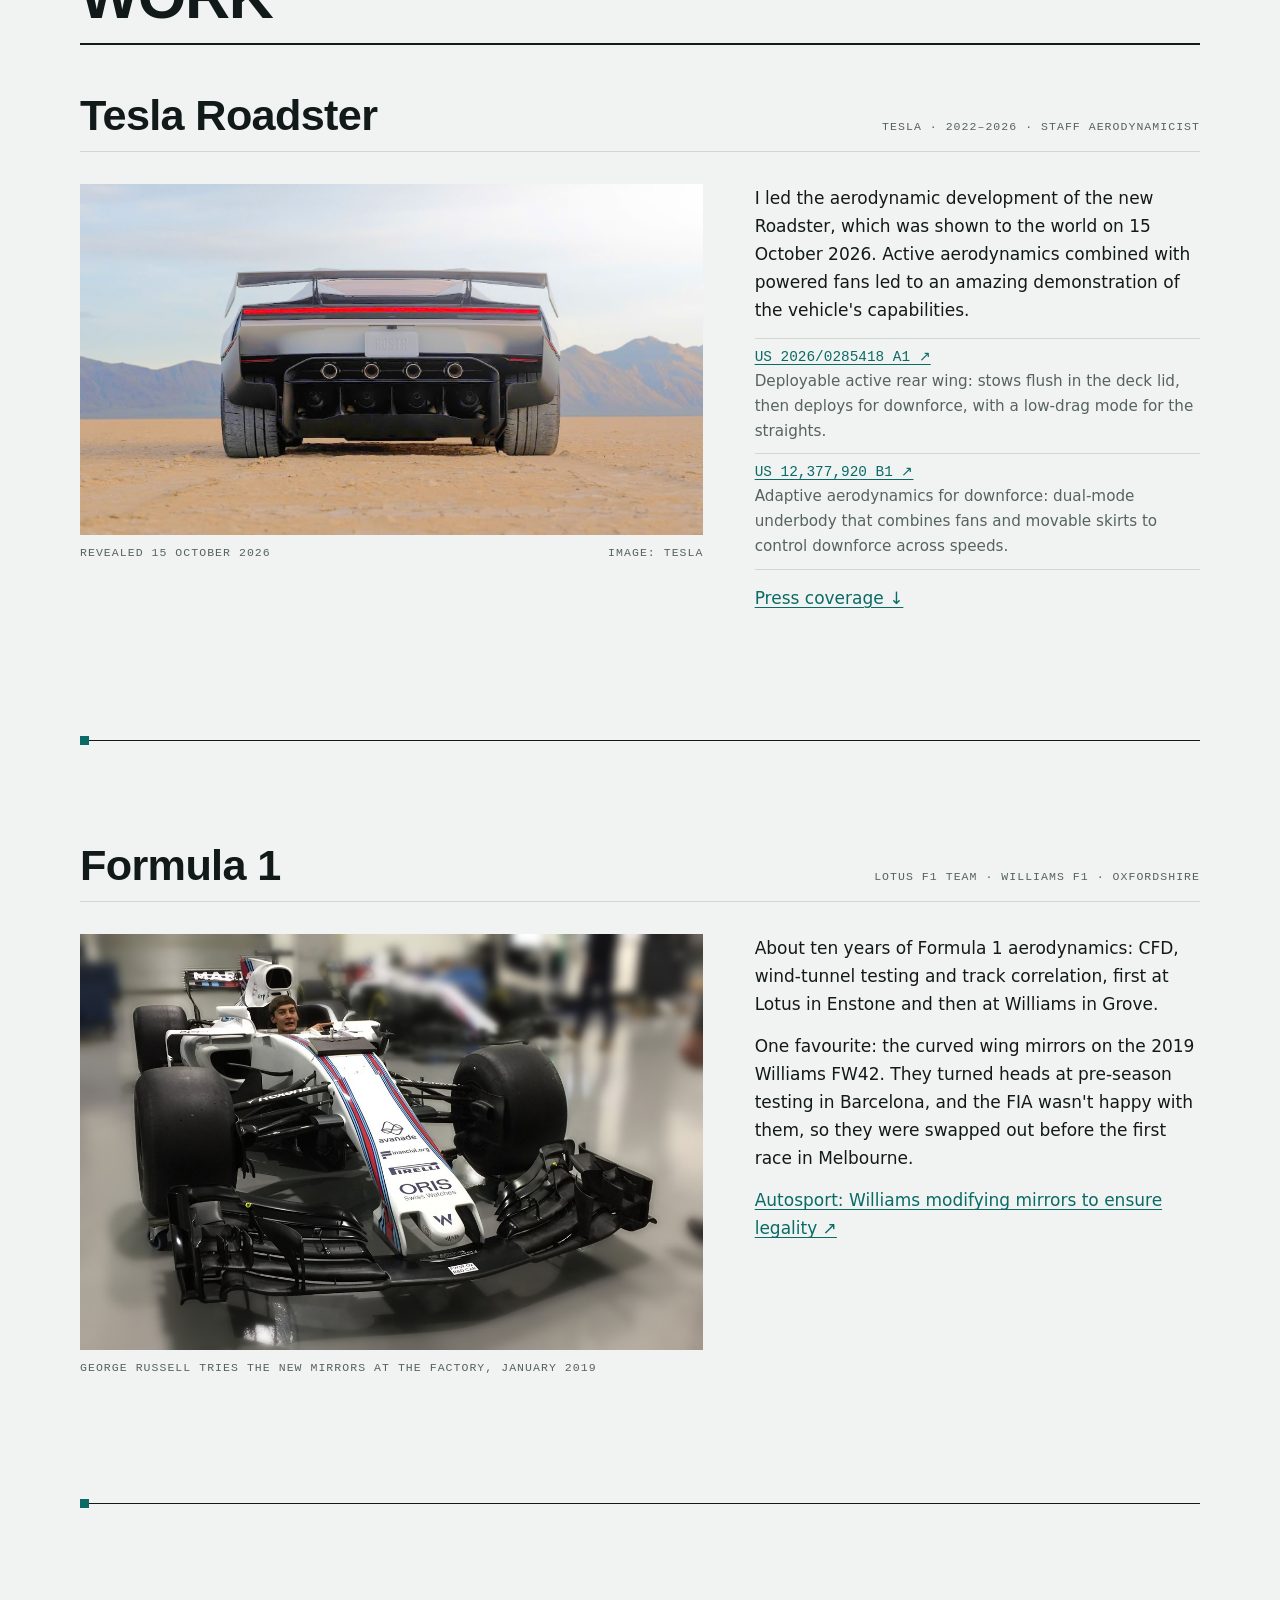
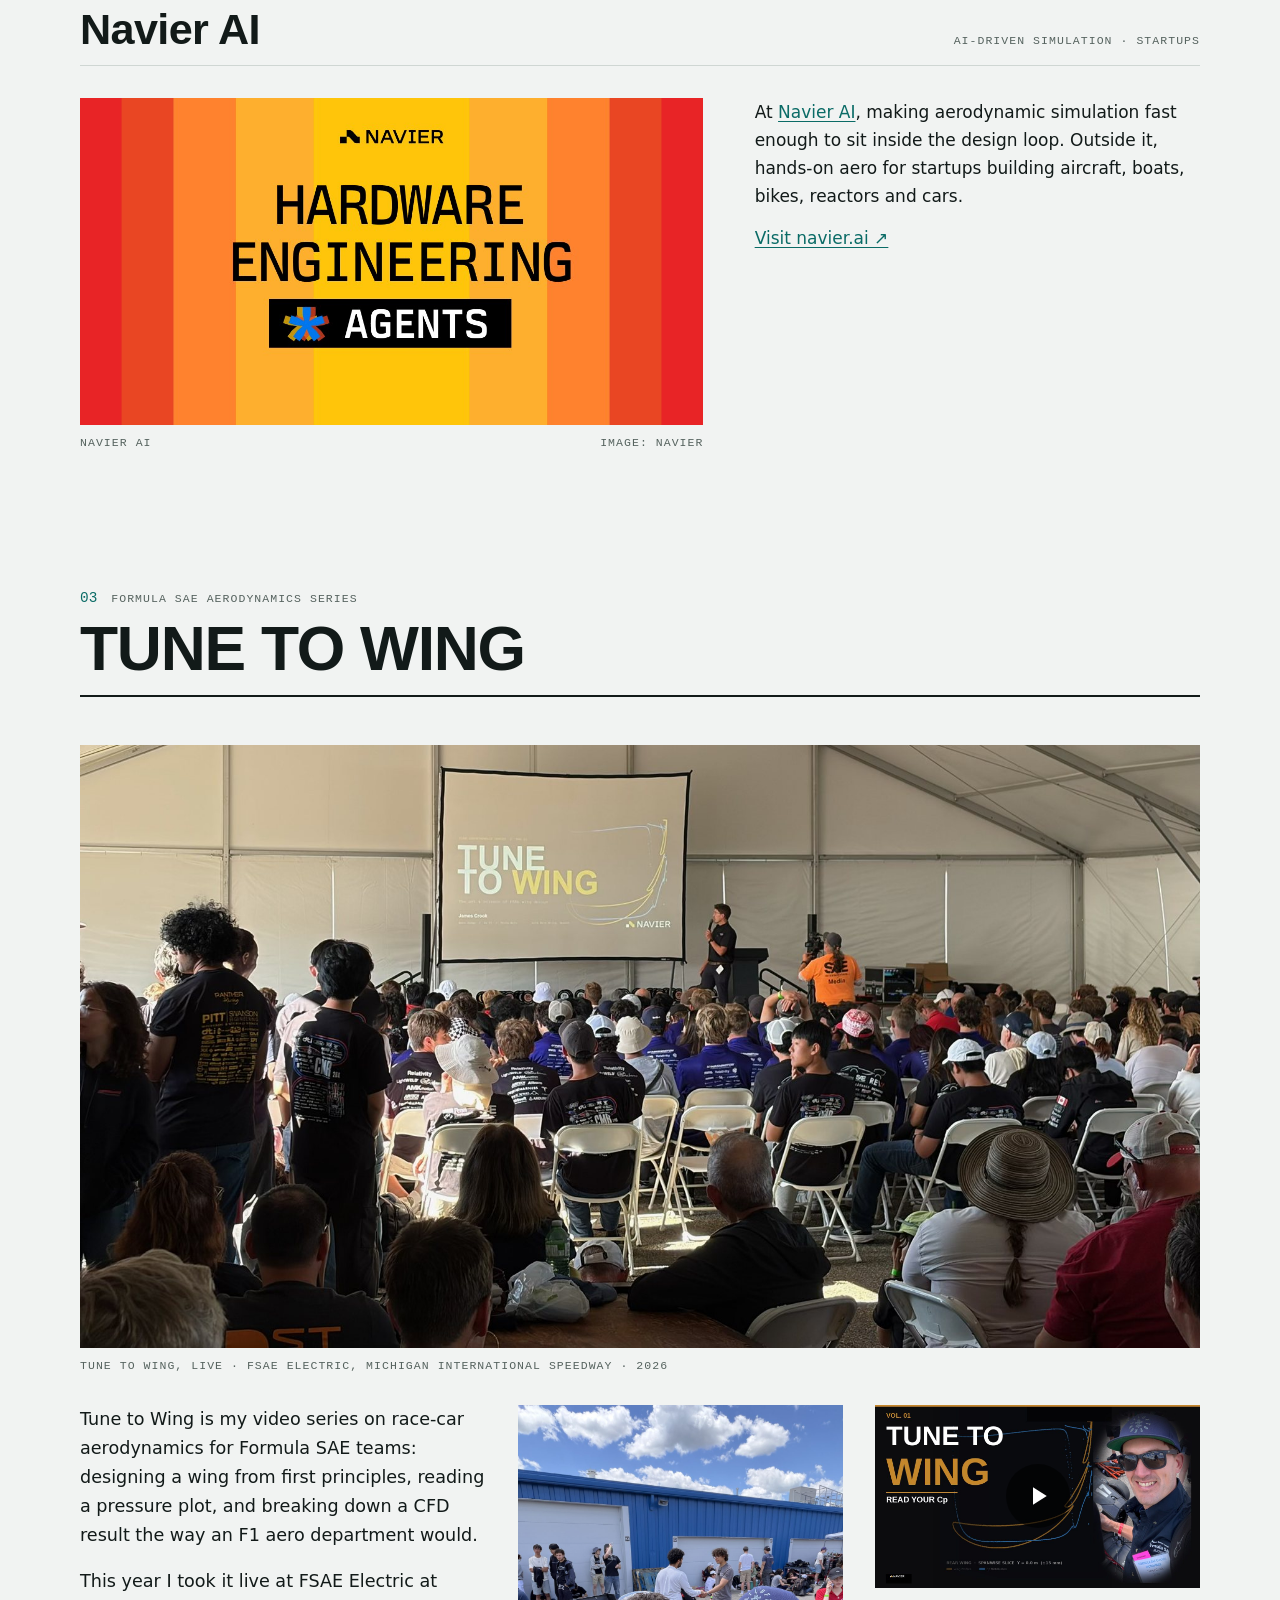
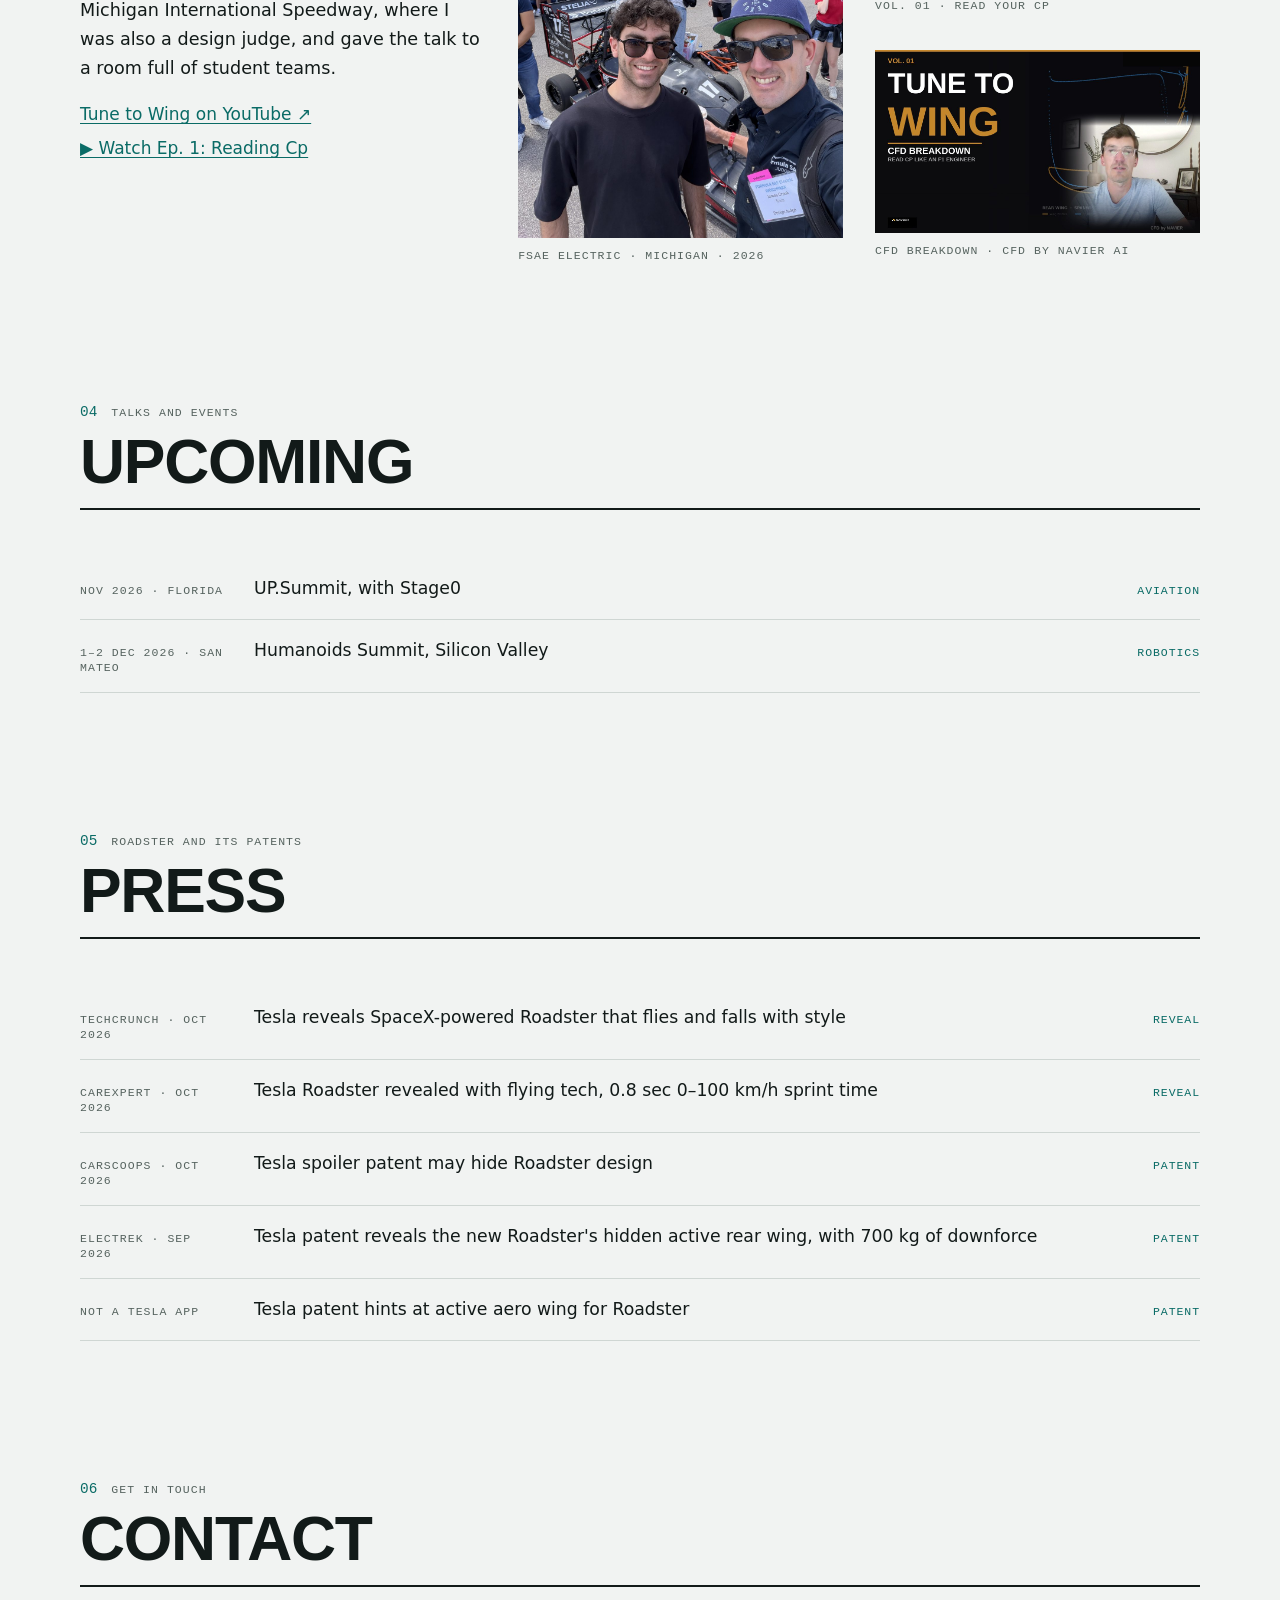
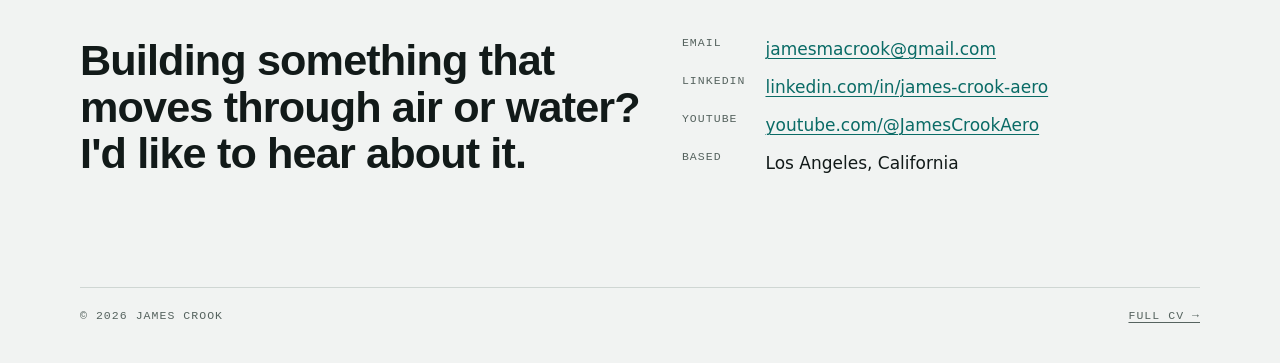
==== commit 126bbc05: "Headshot, in-page YouTube player, scripts moved to site.js with a content security policy Co-Authore" ====
--- a/index.html
+++ b/index.html
@@ -2,6 +2,8 @@
 <html lang="en">
 <head>
 <meta charset="utf-8">
+<meta http-equiv="Content-Security-Policy" content="default-src 'self'; script-src 'self'; style-src 'self' 'unsafe-inline' https://fonts.googleapis.com; font-src https://fonts.gstatic.com; img-src 'self' data:; frame-src https://www.youtube-nocookie.com; connect-src 'self'; object-src 'none'; base-uri 'self'; form-action 'none'">
+<meta name="referrer" content="strict-origin-when-cross-origin">
 <meta name="viewport" content="width=device-width, initial-scale=1, viewport-fit=cover">
 <title>James Crook · Aerodynamicist</title>
 <meta name="description" content="James Crook, aerodynamicist. Led aerodynamic development of the new Tesla Roadster after a decade in Formula 1 with Lotus and Williams.">
@@ -22,7 +24,7 @@
 <link rel="stylesheet" href="https://fonts.googleapis.com/css2?family=Archivo:wdth,wght@62..125,100..900&family=Instrument+Sans:wght@400;500;600&family=IBM+Plex+Mono:wght@400;500&display=swap">
 <link rel="stylesheet" href="styles.css">
 <script type="application/ld+json">
-{"@context":"https://schema.org","@type":"Person","name":"James Crook","url":"https://jamescrookaero.com/","image":"https://jamescrookaero.com/og.png","jobTitle":"Aerodynamicist","description":"Aerodynamicist. Led aerodynamic development of the Tesla Roadster after a decade in Formula 1 with Lotus and Williams.","homeLocation":{"@type":"Place","name":"Los Angeles, California"},"alumniOf":{"@type":"CollegeOrUniversity","name":"University of Cambridge"},"worksFor":{"@type":"Organization","name":"Navier AI","url":"https://navier.ai"},"knowsAbout":["Aerodynamics","Computational fluid dynamics","Active aerodynamics","Formula 1","Wind-tunnel testing"],"sameAs":["https://www.linkedin.com/in/james-crook-aero","https://www.youtube.com/@JamesCrookAero"]}
+{"@context":"https://schema.org","@type":"Person","name":"James Crook","url":"https://jamescrookaero.com/","image":"https://jamescrookaero.com/images/headshot.jpg","jobTitle":"Aerodynamicist","description":"Aerodynamicist. Led aerodynamic development of the Tesla Roadster after a decade in Formula 1 with Lotus and Williams.","homeLocation":{"@type":"Place","name":"Los Angeles, California"},"alumniOf":{"@type":"CollegeOrUniversity","name":"University of Cambridge"},"worksFor":{"@type":"Organization","name":"Navier AI","url":"https://navier.ai"},"knowsAbout":["Aerodynamics","Computational fluid dynamics","Active aerodynamics","Formula 1","Wind-tunnel testing"],"sameAs":["https://www.linkedin.com/in/james-crook-aero","https://www.youtube.com/@JamesCrookAero"]}
 </script>
 </head>
 <body id="top">
@@ -44,7 +46,7 @@
 <div class="wrap">
   <div class="hero">
     <div class="label">Aerodynamicist · Los Angeles, California</div>
-    <h1>James Crook</h1>
+    <div class="namerow"><img class="avatar" src="images/headshot.jpg" width="200" height="200" alt="James Crook"><h1>James Crook</h1></div>
     <p class="lede">I led the aerodynamic development of the new <b>Tesla Roadster</b>, after a decade in <b>Formula 1</b> with Lotus and Williams.</p>
   </div>
 </div>
@@ -127,10 +129,10 @@
     <div class="prose">
       <p>Tune to Wing is my video series on race-car aerodynamics for Formula SAE teams: designing a wing from first principles, reading a pressure plot, and breaking down a CFD result the way an F1 aero department would.</p>
       <p>This year I took it live at FSAE Electric at Michigan International Speedway, where I was also a design judge, and gave the talk to a room full of student teams.</p>
-      <div class="links"><a href="https://www.youtube.com/@JamesCrookAero" target="_blank" rel="noopener">Tune to Wing on YouTube ↗</a><a href="https://www.youtube.com/watch?v=iVCHYiKXSA4" target="_blank" rel="noopener">Watch Ep. 1: Reading Cp ↗</a></div>
+      <div class="links"><a href="https://www.youtube.com/@JamesCrookAero" target="_blank" rel="noopener">Tune to Wing on YouTube ↗</a><a href="https://www.youtube.com/watch?v=iVCHYiKXSA4" target="_blank" rel="noopener" data-yt="iVCHYiKXSA4" data-caption="Tune to Wing · Ep. 1: Reading Cp like an F1 engineer">▶ Watch Ep. 1: Reading Cp</a></div>
     </div>
     <figure class="photo tall"><img src="images/fsae-michigan.jpg" width="1100" height="1467" alt="James Crook with a student at FSAE Electric, Michigan International Speedway" loading="lazy"><figcaption class="label">FSAE Electric · Michigan · 2026</figcaption></figure>
-    <figure class="photo"><a href="https://www.youtube.com/watch?v=iVCHYiKXSA4" target="_blank" rel="noopener" aria-label="Watch Tune to Wing Ep. 1 on YouTube"><img src="images/tune-to-wing-cp.jpg" width="1280" height="720" alt="Tune to Wing, volume 1: Read your Cp" loading="lazy"></a><figcaption class="label">Vol. 01 · Read your Cp</figcaption></figure>
+    <figure class="photo"><a class="play" href="https://www.youtube.com/watch?v=iVCHYiKXSA4" target="_blank" rel="noopener" data-yt="iVCHYiKXSA4" data-caption="Tune to Wing · Ep. 1: Reading Cp like an F1 engineer" aria-label="Play Tune to Wing Ep. 1"><img src="images/tune-to-wing-cp.jpg" width="1280" height="720" alt="Tune to Wing, volume 1: Read your Cp" loading="lazy"></a><figcaption class="label">Vol. 01 · Read your Cp</figcaption></figure>
     <figure class="photo"><a href="https://www.youtube.com/@JamesCrookAero" target="_blank" rel="noopener" aria-label="Tune to Wing YouTube channel"><img src="images/tune-to-wing-cfd.jpg" width="1280" height="720" alt="Tune to Wing: CFD breakdown, read CFD like an F1 engineer" loading="lazy"></a><figcaption class="label">CFD breakdown · CFD by Navier AI</figcaption></figure>
   </div>
 </div></section>
@@ -169,17 +171,7 @@
 </main>
 
 <div class="wrap"><footer><span class="label">© 2026 James Crook</span><a class="label" href="cv.html">Full CV →</a></footer></div>
-<script>
-// Highlight the header link for the section in view
-(()=>{const links=[...document.querySelectorAll('.nav a[href^="#"]')].filter(a=>a.hash.length>1);
-const map=new Map(links.map(a=>[document.querySelector(a.hash),a]).filter(([el])=>el));
-if(!('IntersectionObserver' in window)||!map.size)return;
-const vis=new Set();
-const io=new IntersectionObserver(es=>{es.forEach(e=>e.isIntersecting?vis.add(e.target):vis.delete(e.target));
- let cur=null;for(const el of map.keys())if(vis.has(el)){cur=el;break}
- links.forEach(a=>a.removeAttribute('aria-current'));if(cur)map.get(cur).setAttribute('aria-current','true')},
- {rootMargin:'-40% 0px -55% 0px'});
-map.forEach((a,el)=>io.observe(el))})();
-</script>
+<dialog class="lightbox" aria-label="Viewer"><div class="stage"></div><p class="label"></p><button type="button" aria-label="Close">×</button></dialog>
+<script src="site.js" defer></script>
 </body>
 </html>
--- a/styles.css
+++ b/styles.css
@@ -215,3 +215,18 @@
 }
 .cars-page .cv-hero h1{font-size:clamp(2rem,5vw,3.4rem)}
 .cars-page .garage{margin-top:clamp(20px,3vw,32px)}
+.car .pics img{cursor:zoom-in;transition:opacity .2s}
+.car .pics img:hover{opacity:.85}
+.lightbox{border:0;padding:0;background:transparent;max-width:min(92vw,1400px);max-height:92vh;overflow:visible}
+.lightbox::backdrop{background:rgba(10,14,13,.88)}
+.lightbox .stage img{display:block;max-width:min(92vw,1400px);max-height:84vh;width:auto;height:auto;margin:0 auto;cursor:zoom-out}
+.lightbox .video{display:block;width:min(92vw,1280px);aspect-ratio:16/9;height:auto;border:0;background:#000}
+.lightbox p{color:#e9ecea;text-align:center;margin-top:10px}
+.lightbox button{position:absolute;top:-14px;right:-14px;width:36px;height:36px;border-radius:50%;border:0;background:#e9ecea;color:#111;font-size:22px;line-height:1;cursor:pointer}
+
+/* headshot + video */
+.namerow{display:flex;align-items:center;gap:clamp(14px,2.5vw,24px)}
+.avatar{width:clamp(64px,8vw,96px);height:auto;aspect-ratio:1;border-radius:50%;object-fit:cover;flex:none}
+.play{position:relative}
+.play::after{content:"";position:absolute;left:50%;top:50%;width:64px;height:64px;margin:-32px 0 0 -32px;border-radius:50%;background:rgba(0,0,0,.6) url("data:image/svg+xml,%3Csvg xmlns='http://www.w3.org/2000/svg' viewBox='0 0 24 24'%3E%3Cpath fill='white' d='M8 5v14l11-7z'/%3E%3C/svg%3E") center/30px no-repeat;transition:transform .2s,background-color .2s}
+.play:hover::after{transform:scale(1.08);background-color:rgba(0,0,0,.8)}
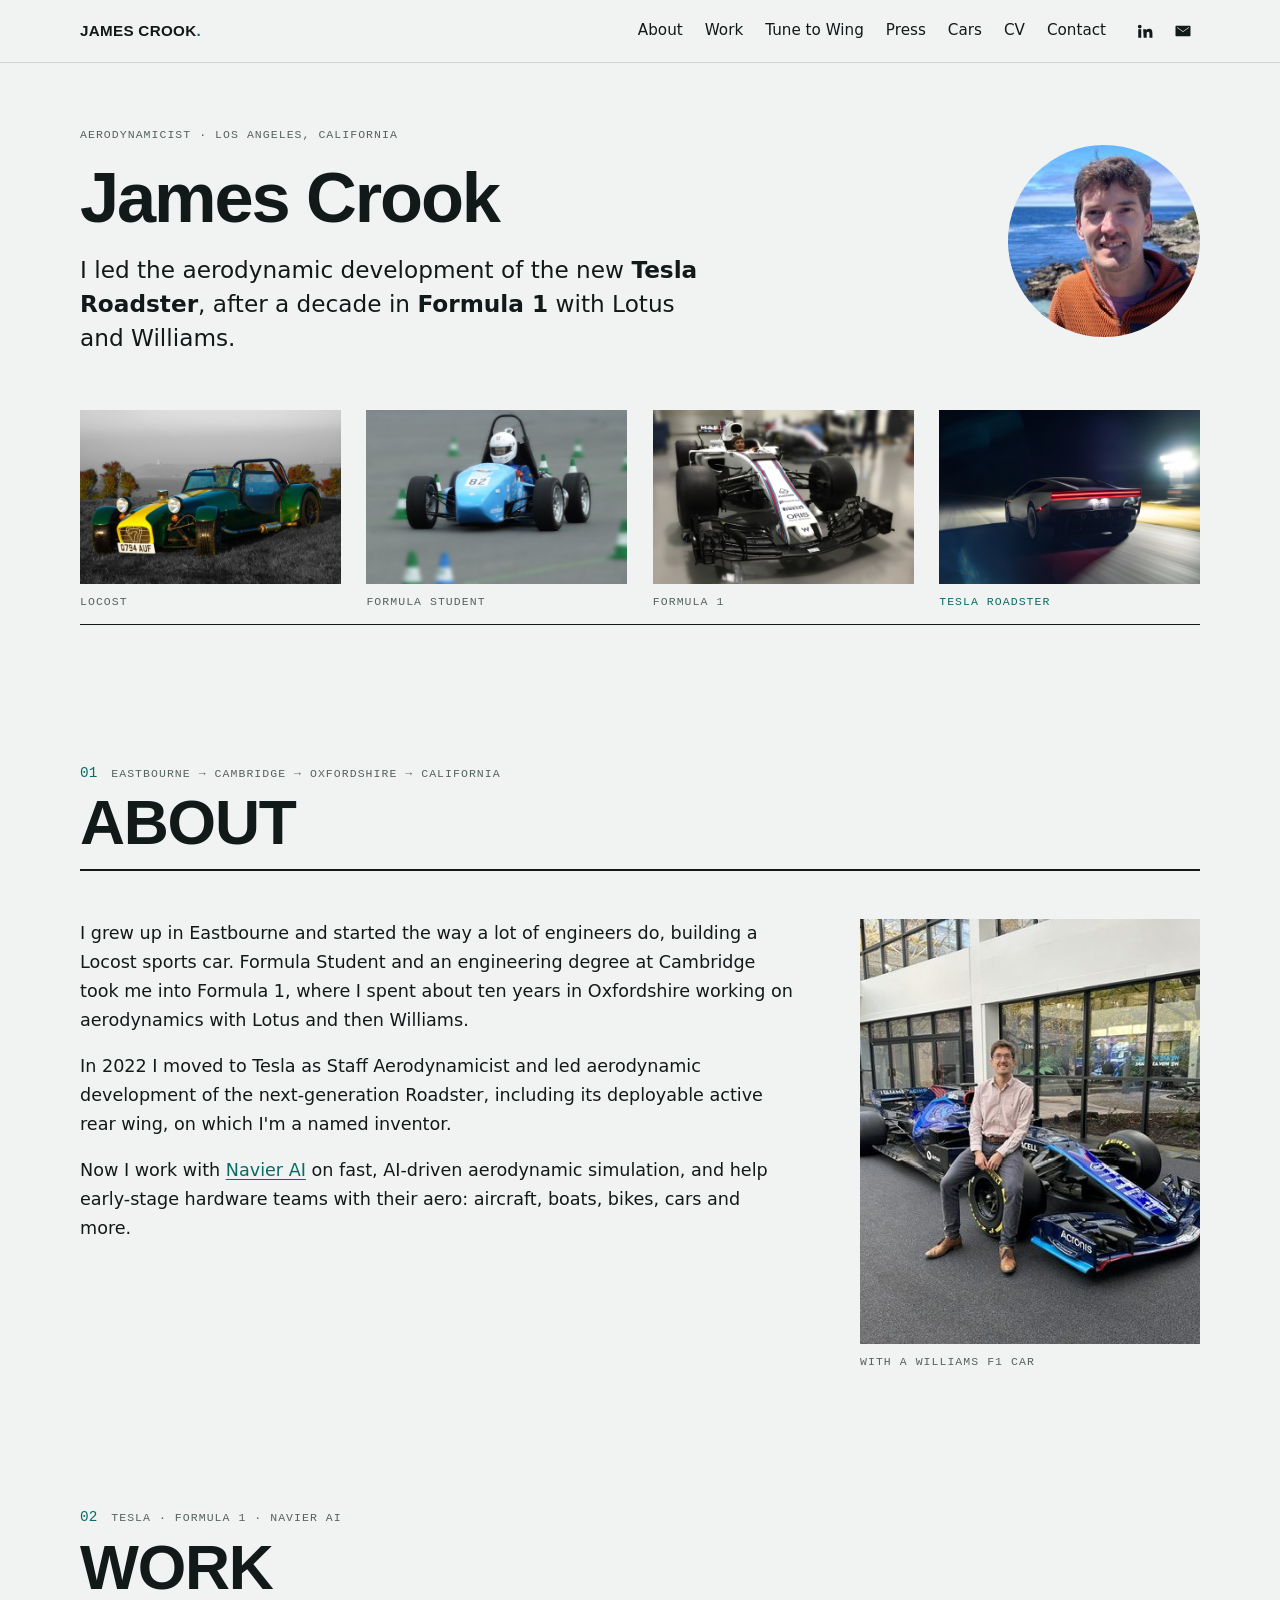
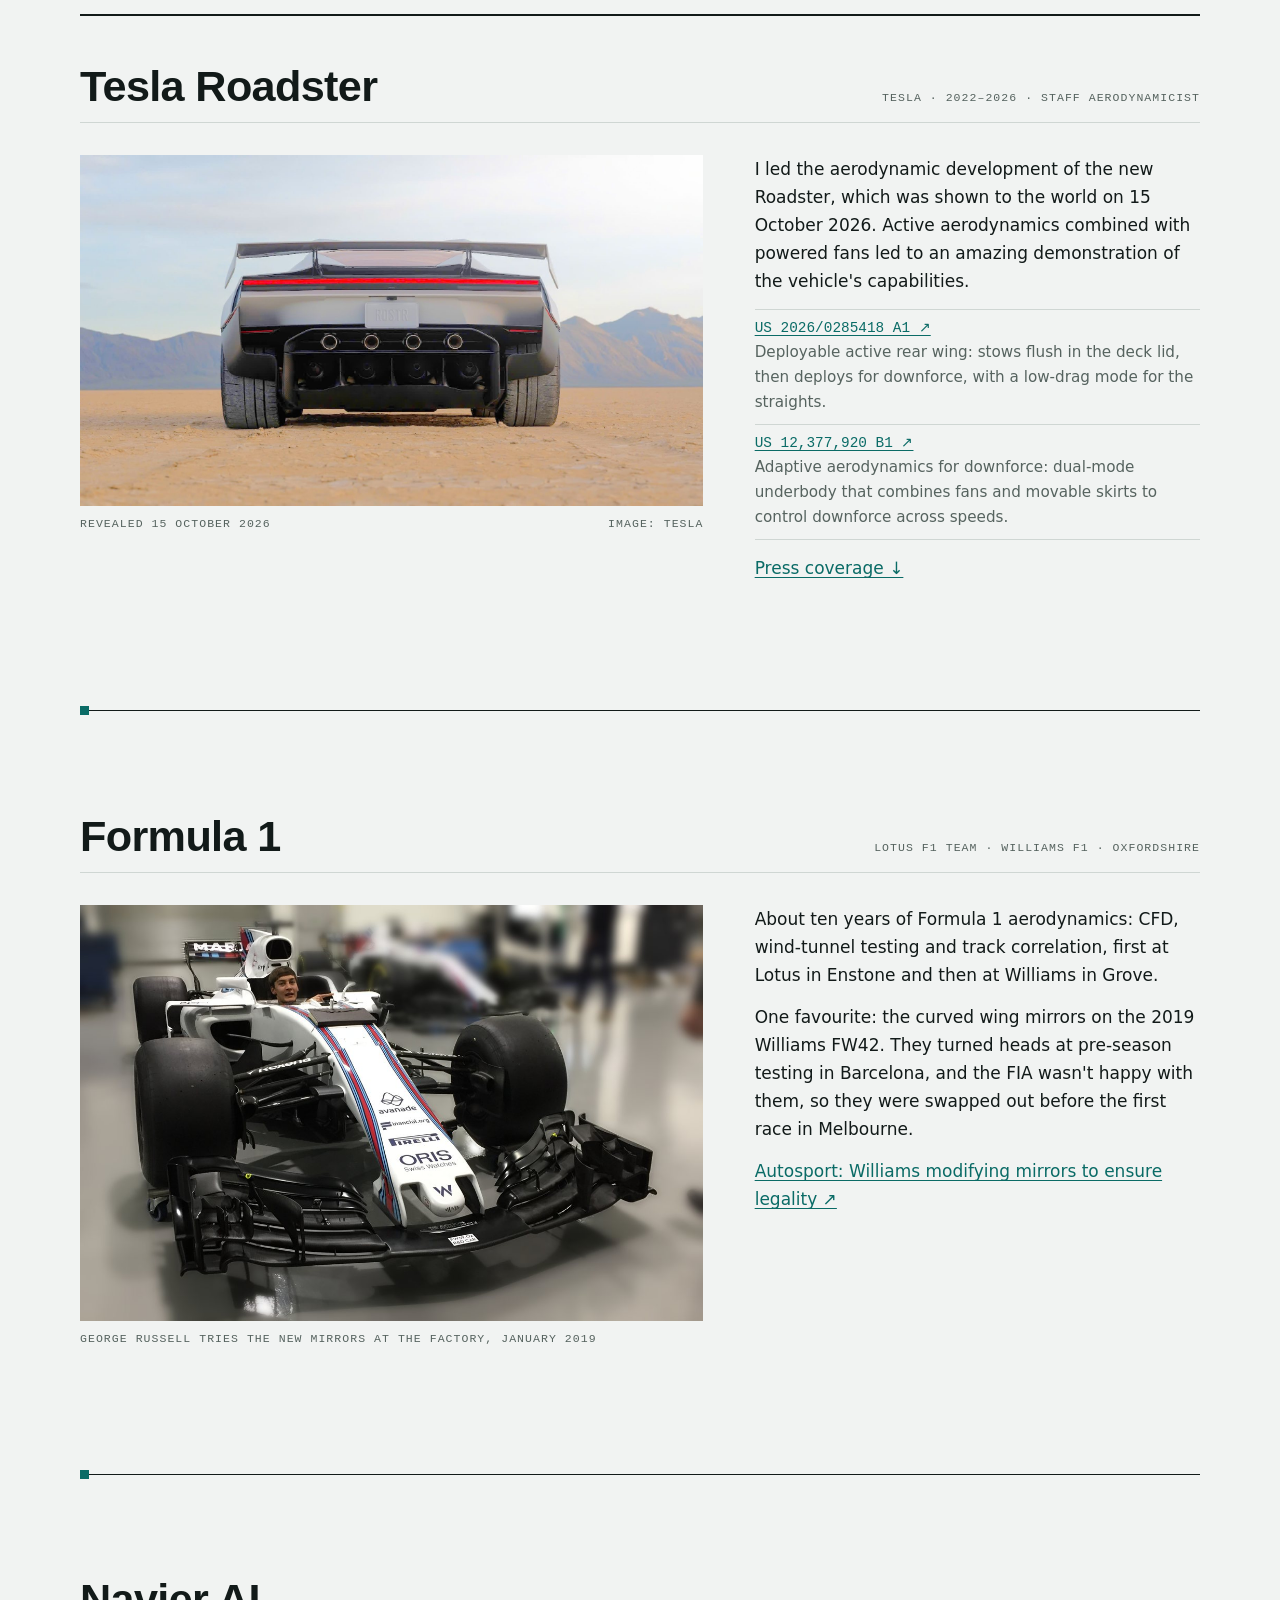
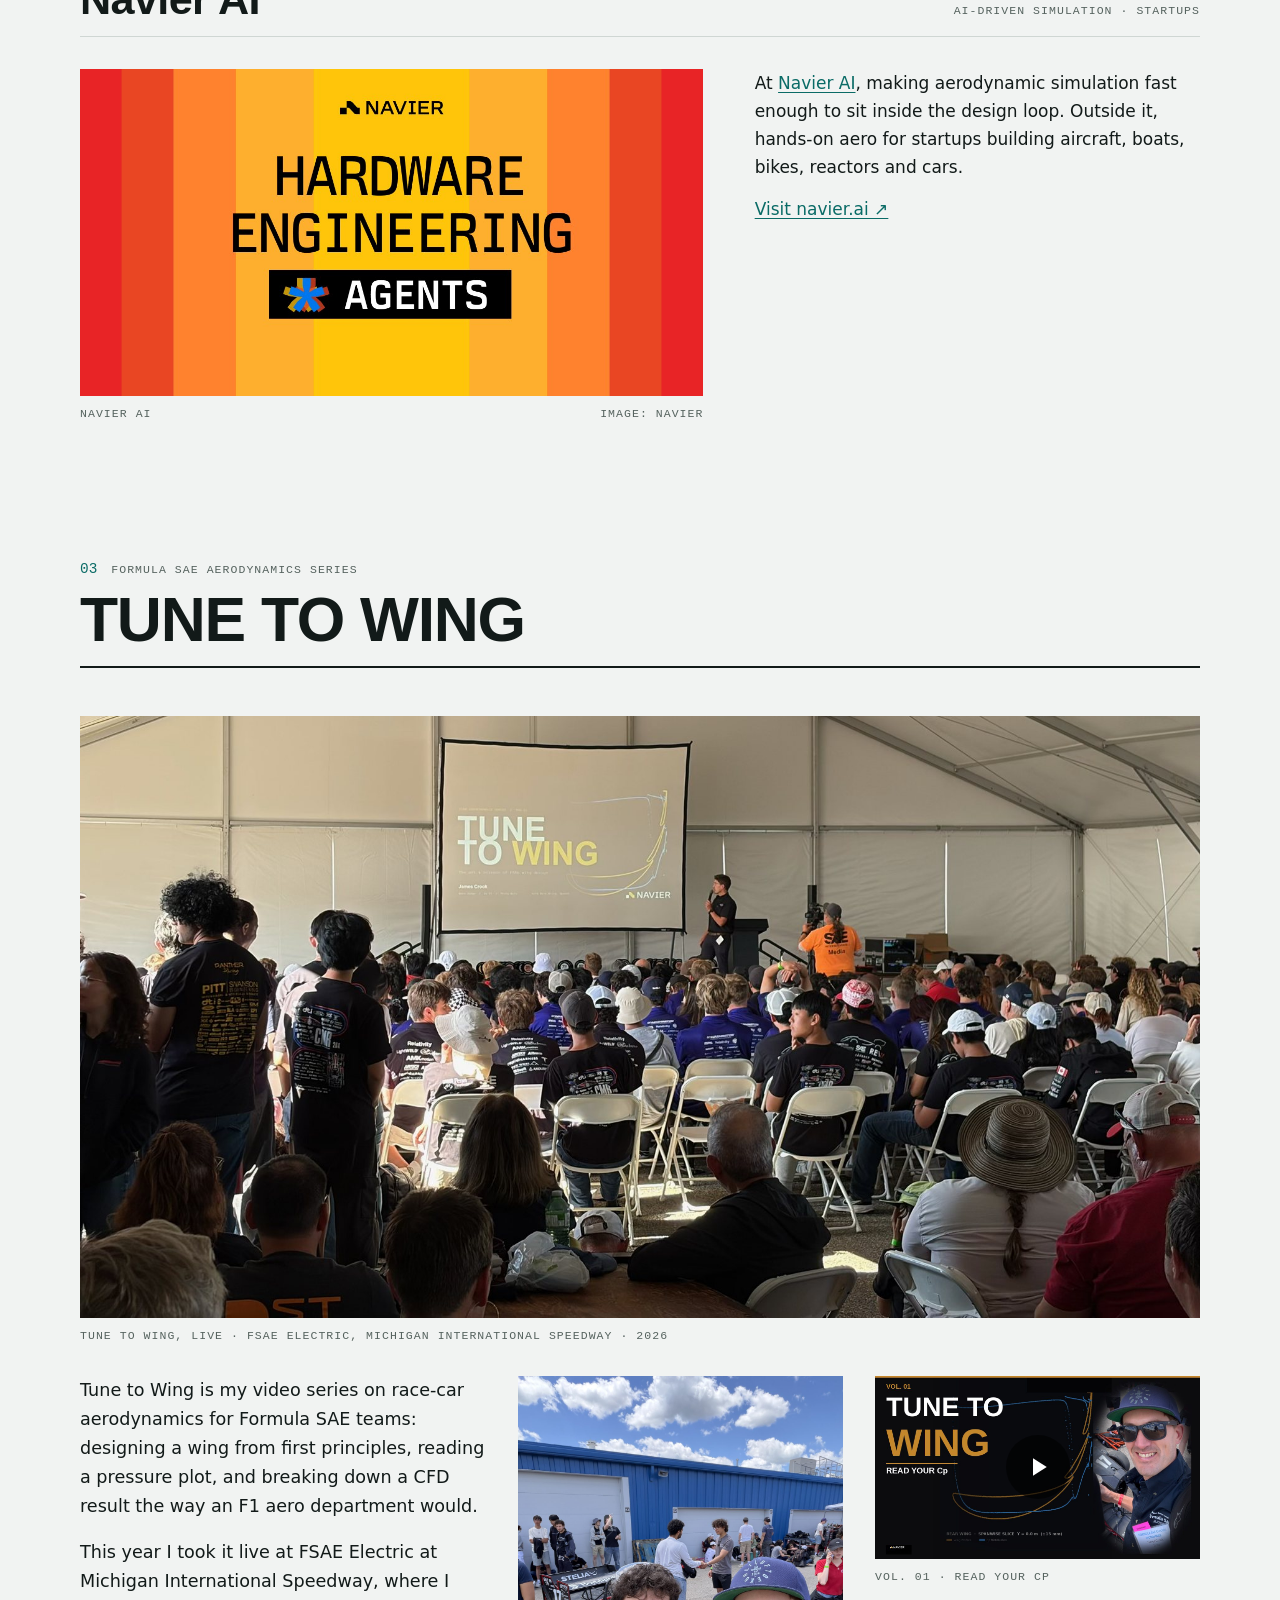
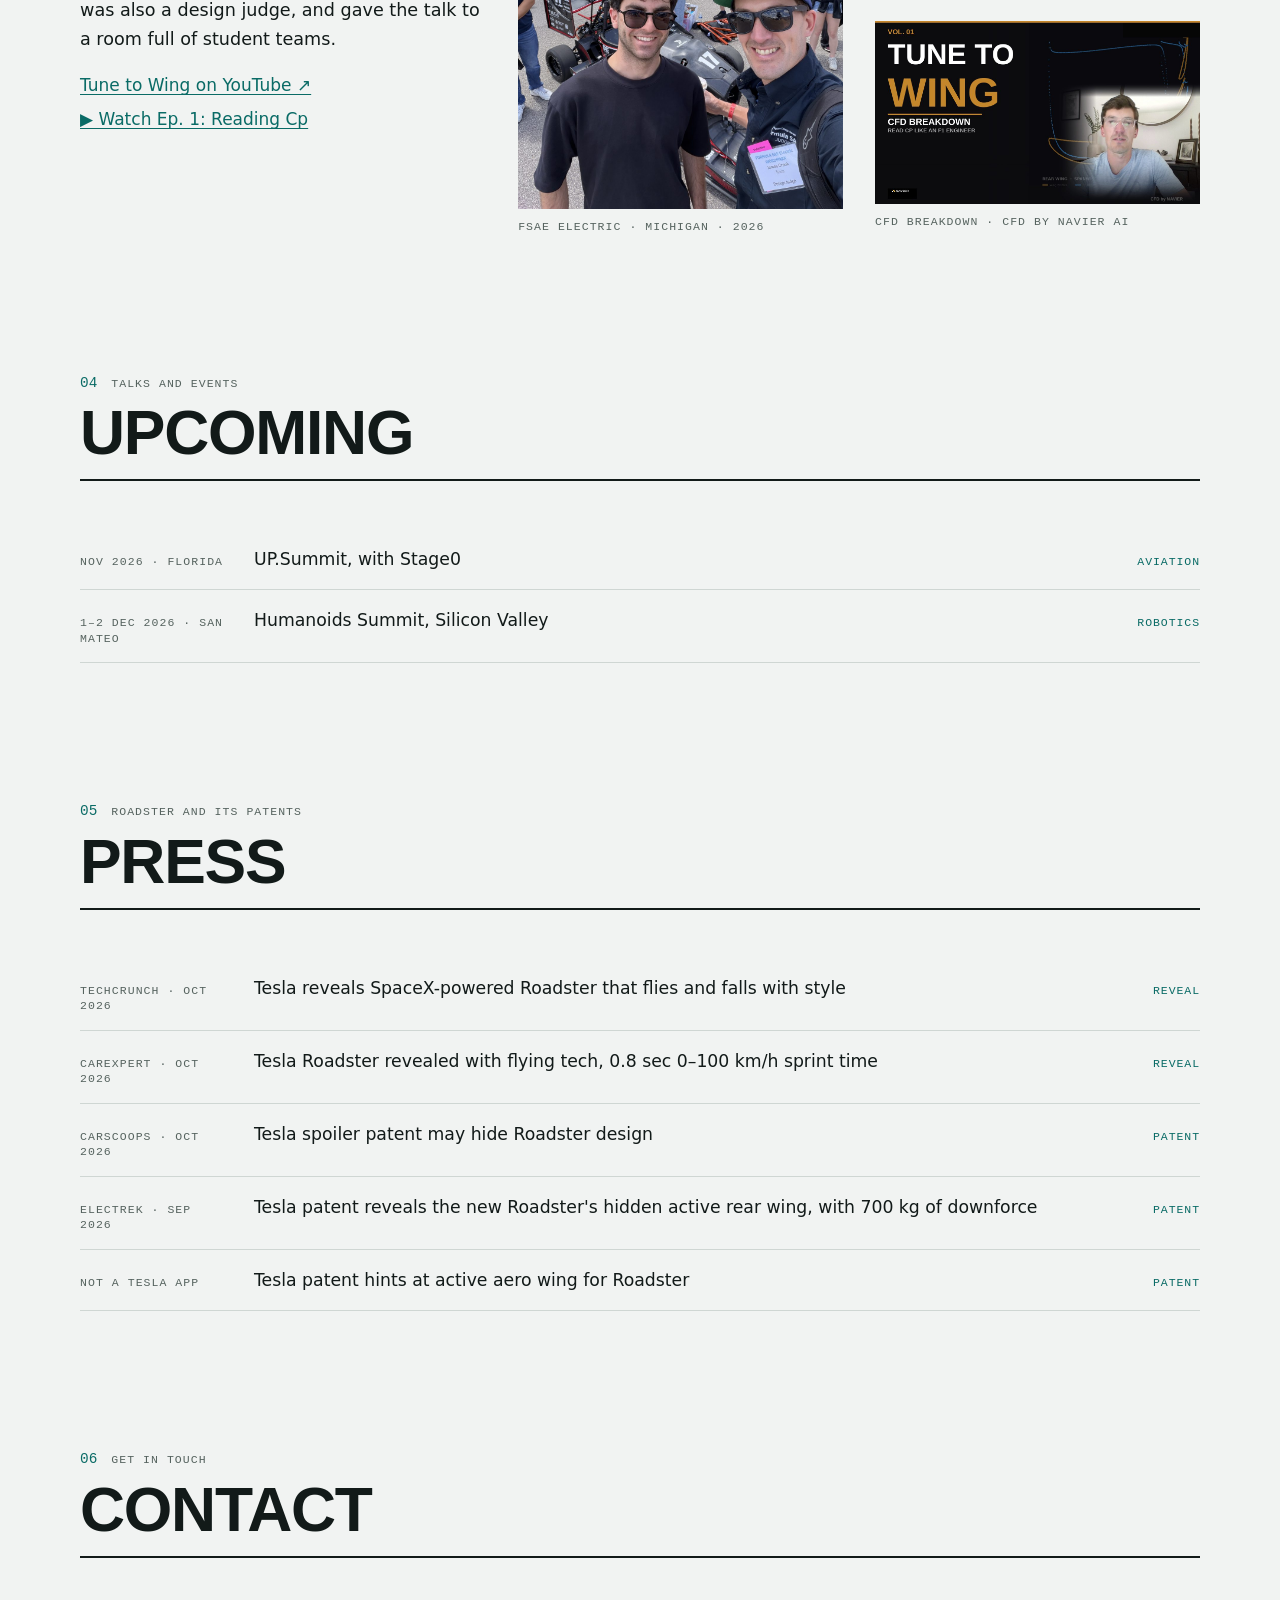
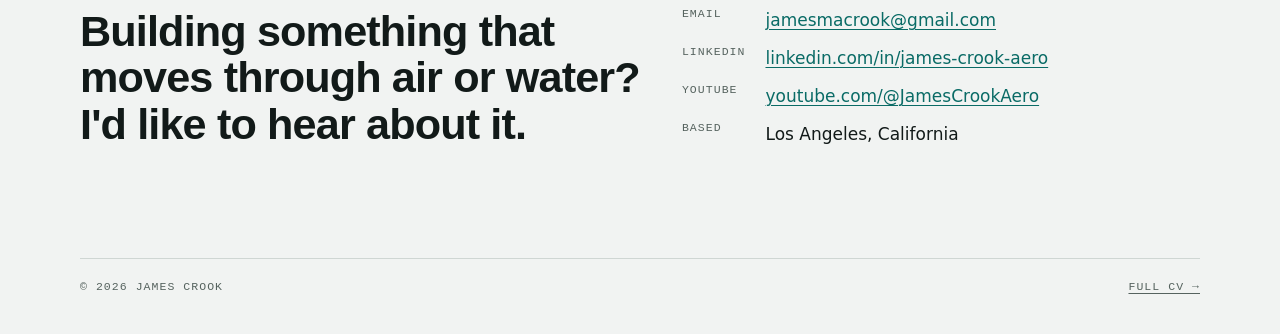
==== commit ebed92ca: "Hero: name left, larger headshot on the right Co-Authored-By: Claude Opus 5.5 <noreply@anthropic.com" ====
--- a/index.html
+++ b/index.html
@@ -45,8 +45,9 @@
 <main id="main">
 <div class="wrap">
   <div class="hero">
+    <img class="avatar" src="images/headshot.jpg" width="200" height="200" alt="James Crook">
     <div class="label">Aerodynamicist · Los Angeles, California</div>
-    <div class="namerow"><img class="avatar" src="images/headshot.jpg" width="200" height="200" alt="James Crook"><h1>James Crook</h1></div>
+    <h1>James Crook</h1>
     <p class="lede">I led the aerodynamic development of the new <b>Tesla Roadster</b>, after a decade in <b>Formula 1</b> with Lotus and Williams.</p>
   </div>
 </div>
--- a/styles.css
+++ b/styles.css
@@ -225,8 +225,12 @@
 .lightbox button{position:absolute;top:-14px;right:-14px;width:36px;height:36px;border-radius:50%;border:0;background:#e9ecea;color:#111;font-size:22px;line-height:1;cursor:pointer}
 
 /* headshot + video */
-.namerow{display:flex;align-items:center;gap:clamp(14px,2.5vw,24px)}
-.avatar{width:clamp(64px,8vw,96px);height:auto;aspect-ratio:1;border-radius:50%;object-fit:cover;flex:none}
+.hero{grid-template-columns:minmax(0,1fr) auto;column-gap:clamp(20px,4vw,48px)}
+.hero > :not(.avatar){grid-column:1}
+.hero .avatar{grid-column:2;grid-row:1 / span 3;align-self:center;width:clamp(110px,15vw,200px);height:auto;aspect-ratio:1;border-radius:50%;object-fit:cover}
 .play{position:relative}
 .play::after{content:"";position:absolute;left:50%;top:50%;width:64px;height:64px;margin:-32px 0 0 -32px;border-radius:50%;background:rgba(0,0,0,.6) url("data:image/svg+xml,%3Csvg xmlns='http://www.w3.org/2000/svg' viewBox='0 0 24 24'%3E%3Cpath fill='white' d='M8 5v14l11-7z'/%3E%3C/svg%3E") center/30px no-repeat;transition:transform .2s,background-color .2s}
 .play:hover::after{transform:scale(1.08);background-color:rgba(0,0,0,.8)}
+.car-copy .yr{color:var(--ink);font-weight:600;margin-right:10px}
+.garage-nav .nyr{font:400 .72rem var(--mono);color:var(--muted);margin-left:8px}
+.car-copy .fw{color:var(--accent);letter-spacing:.06em}
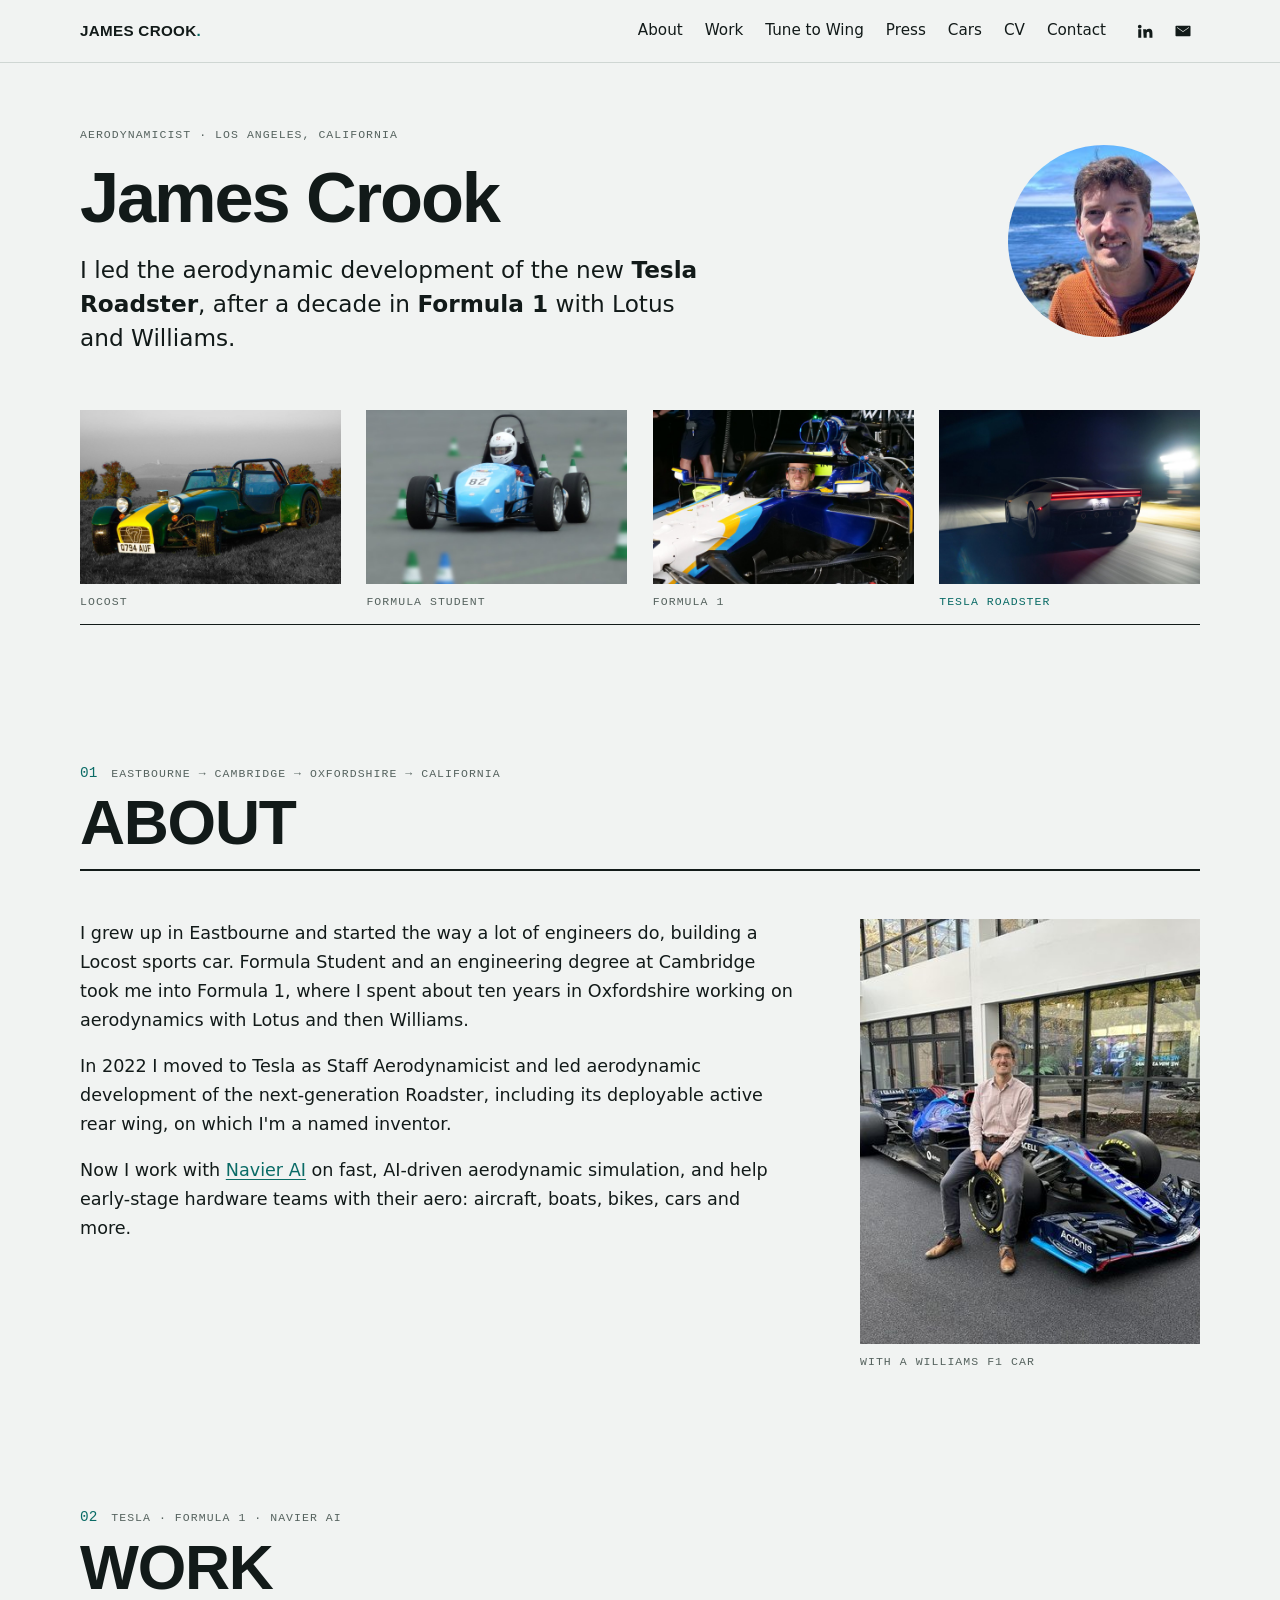
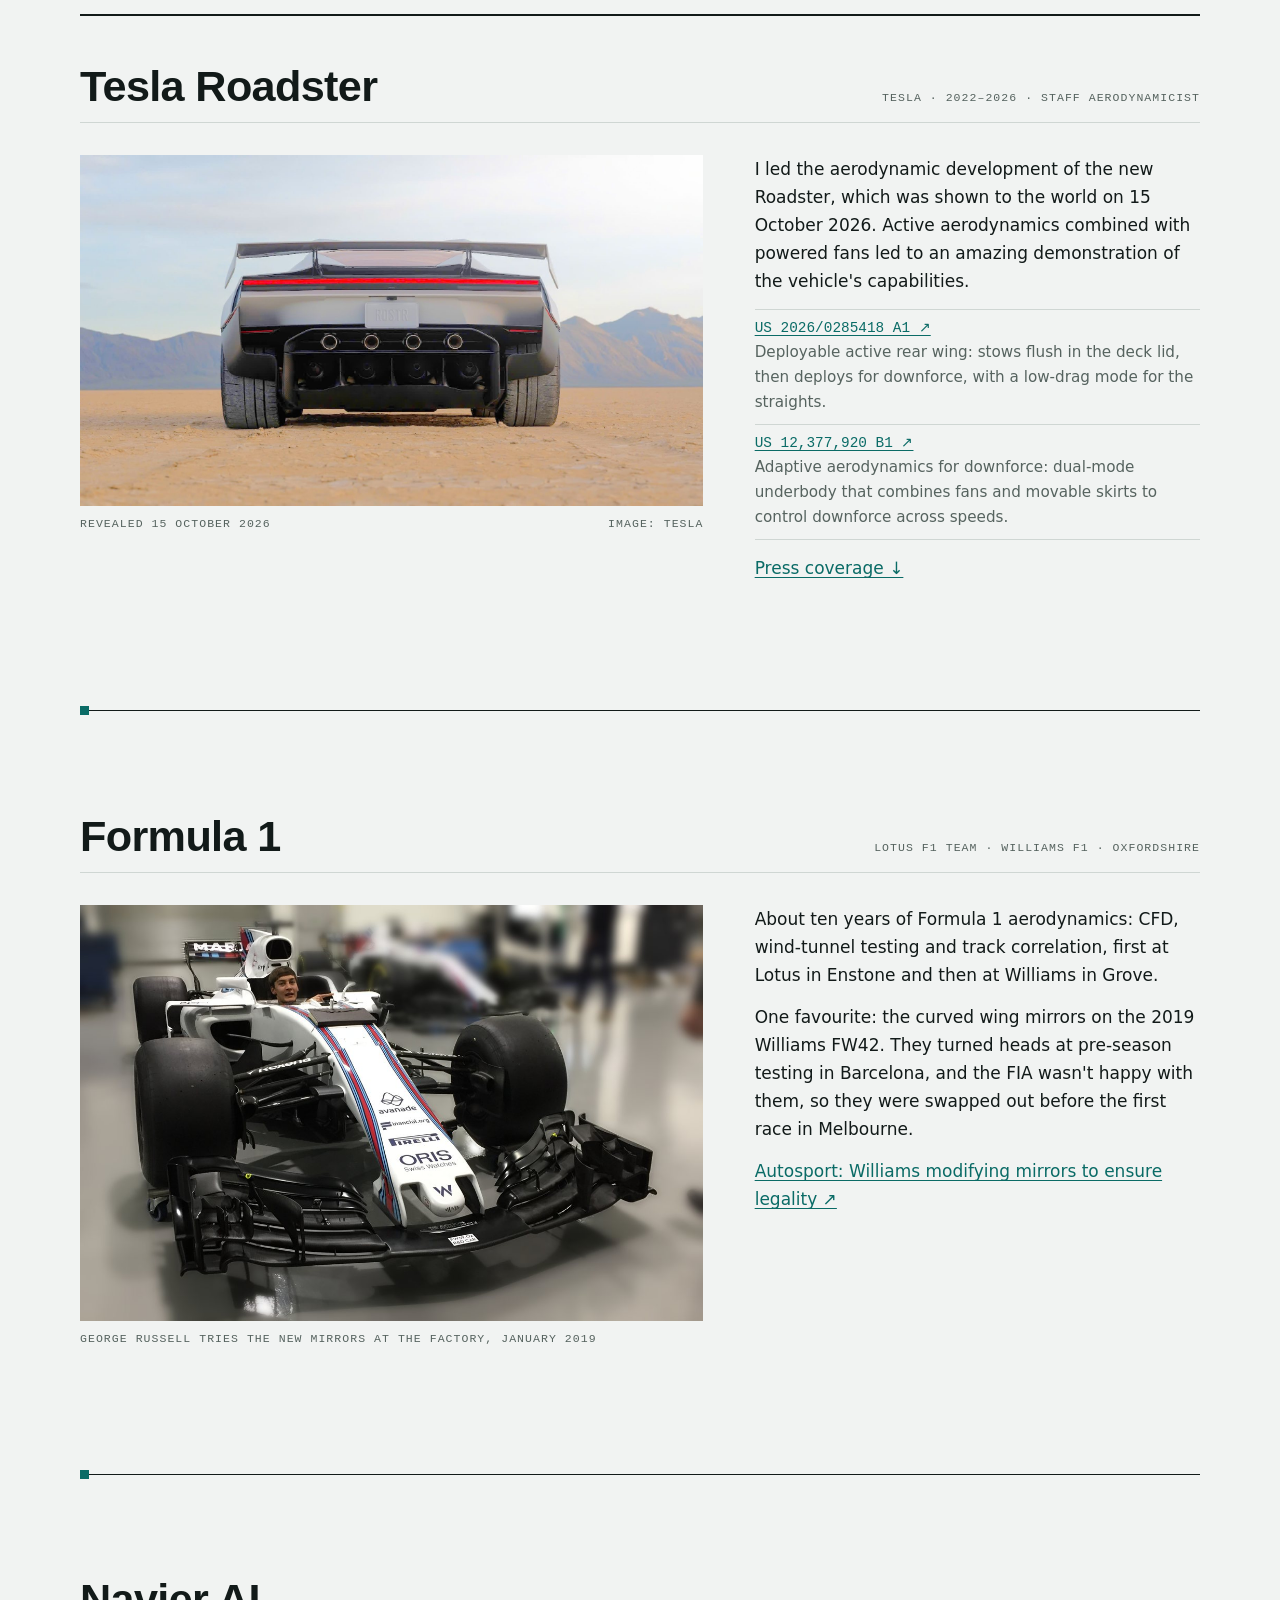
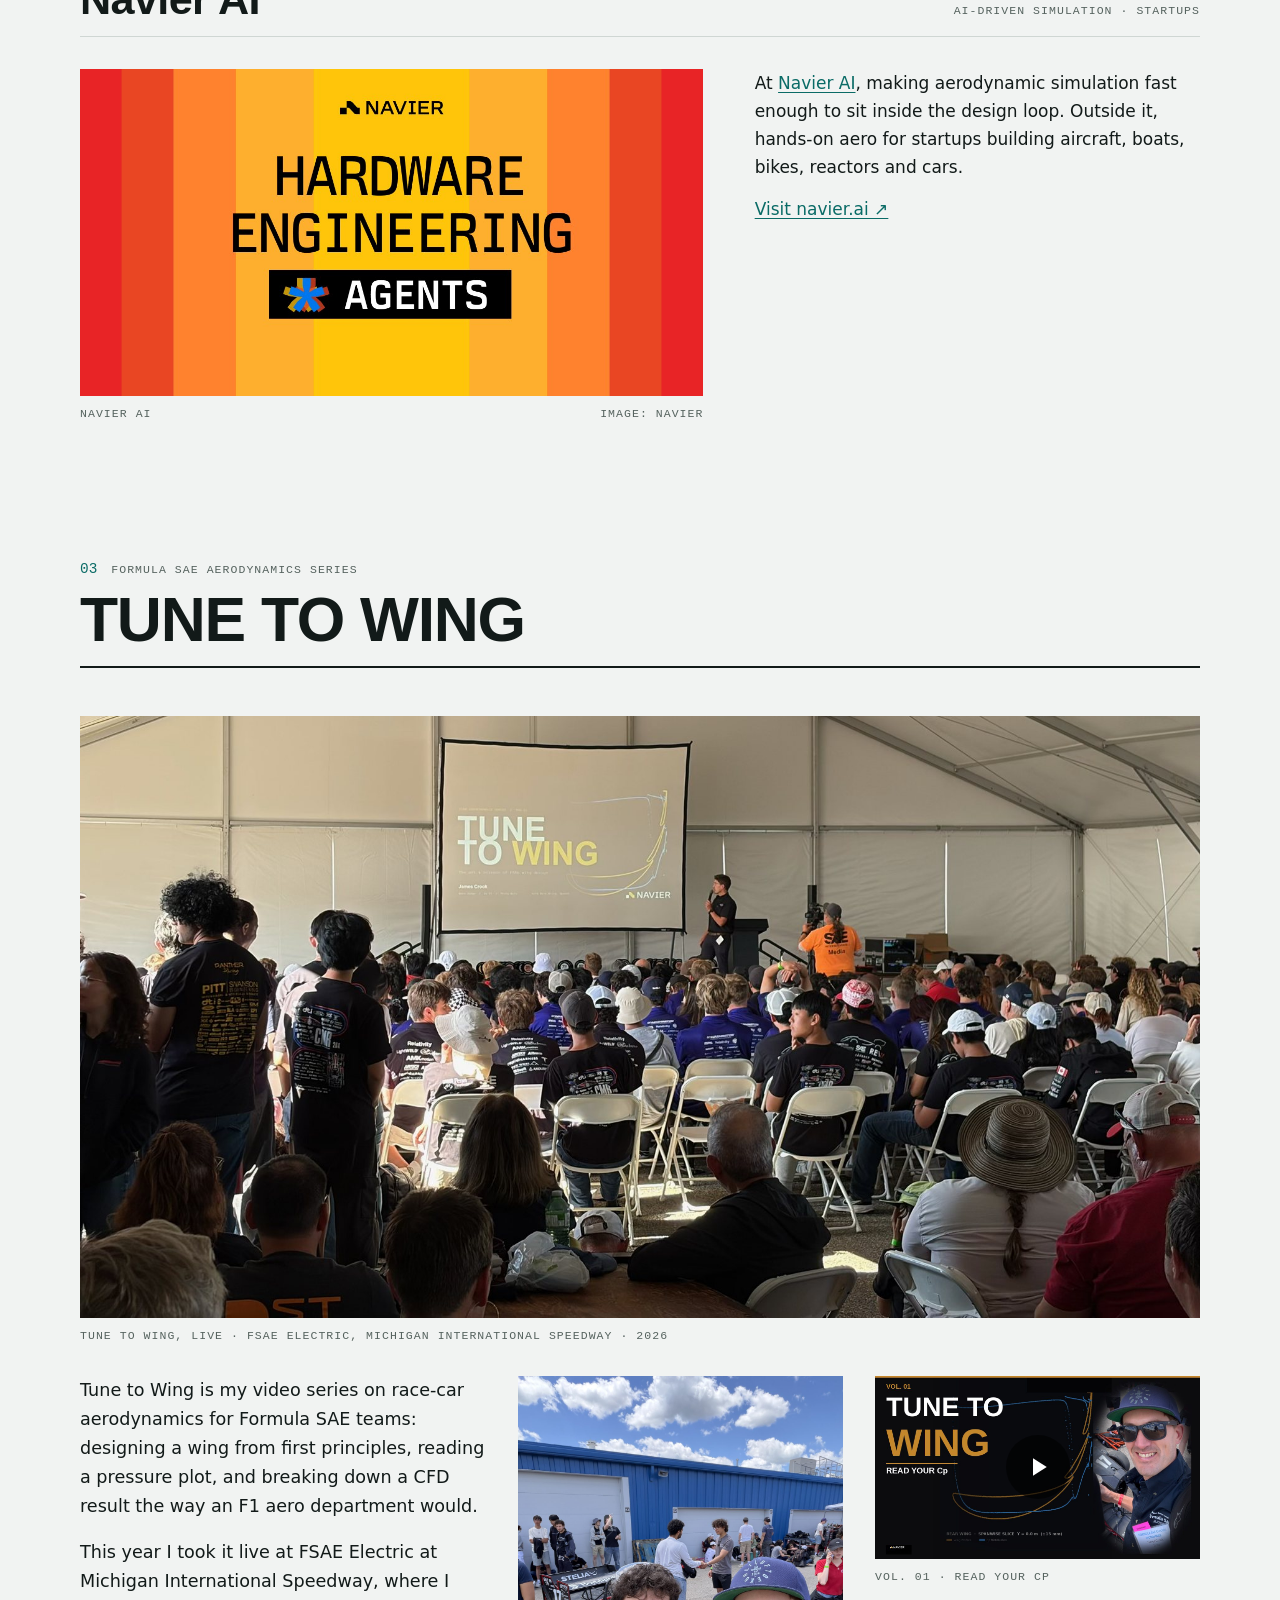
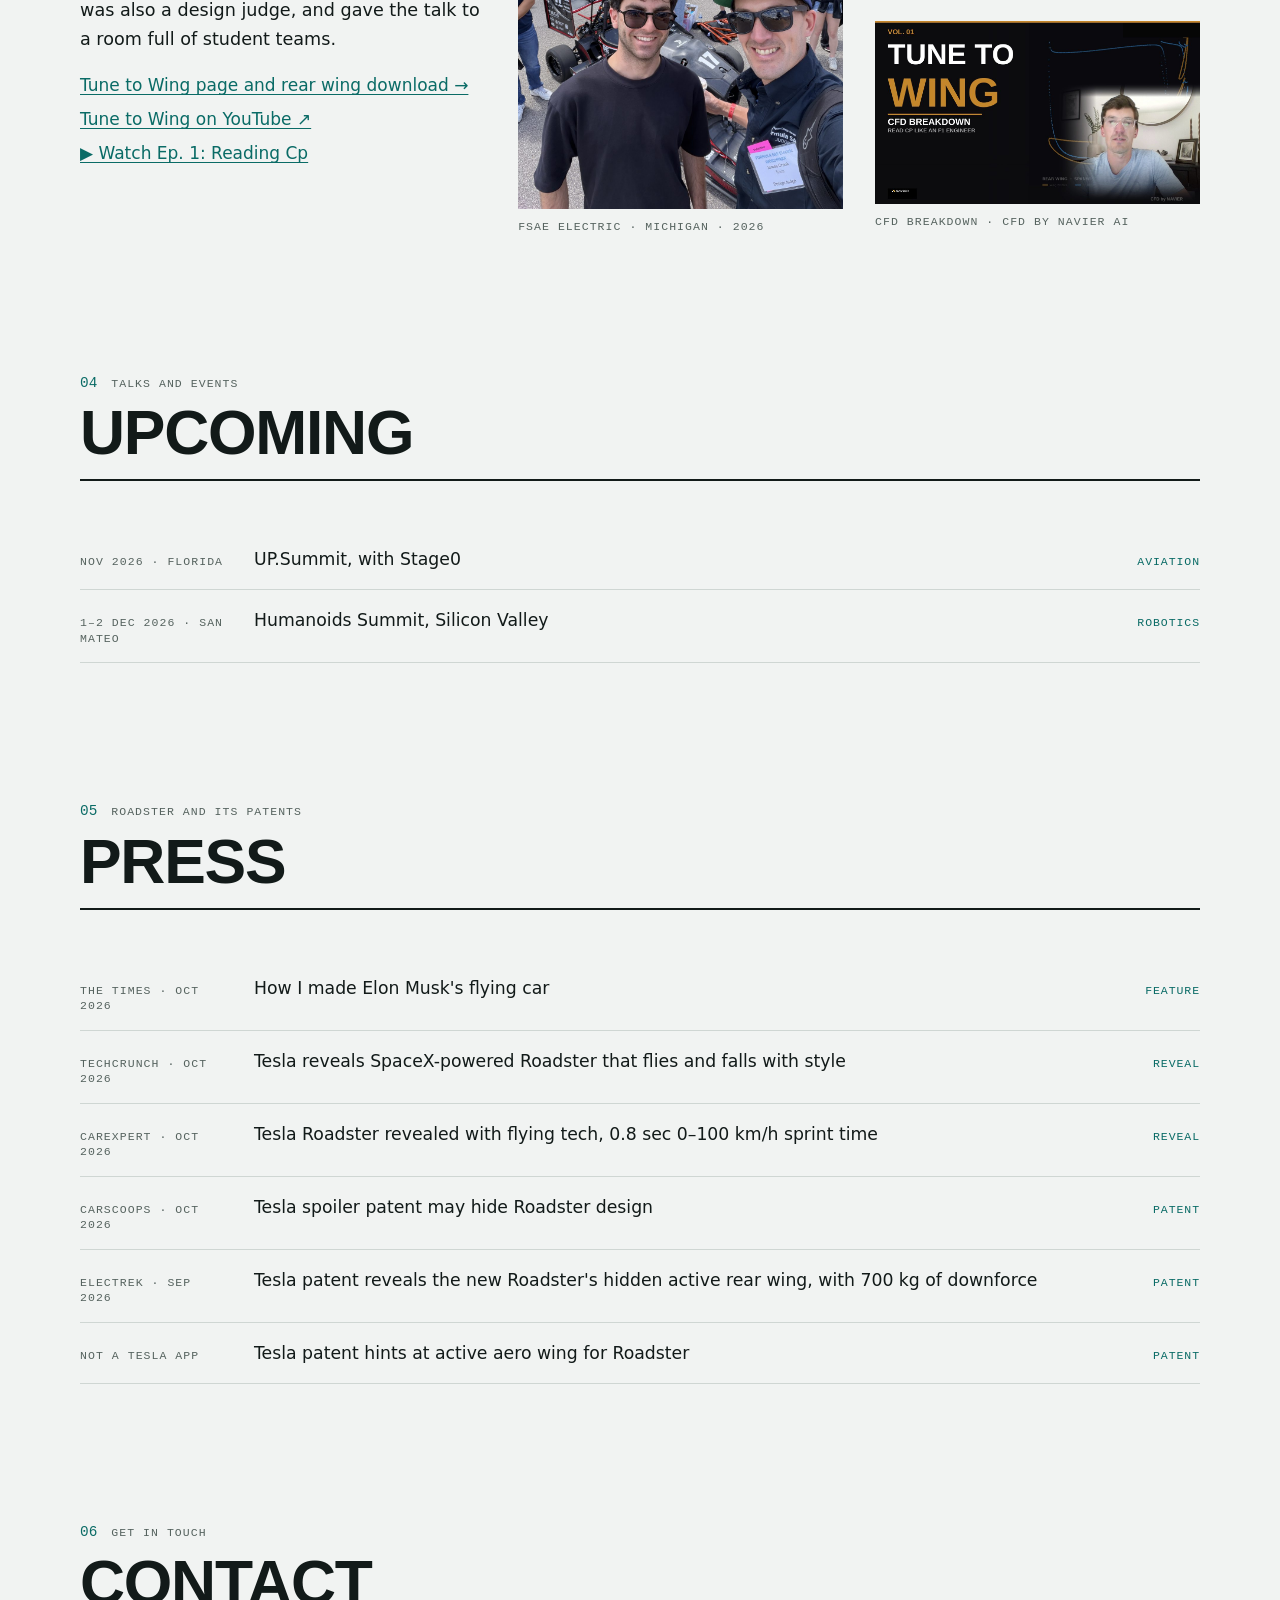
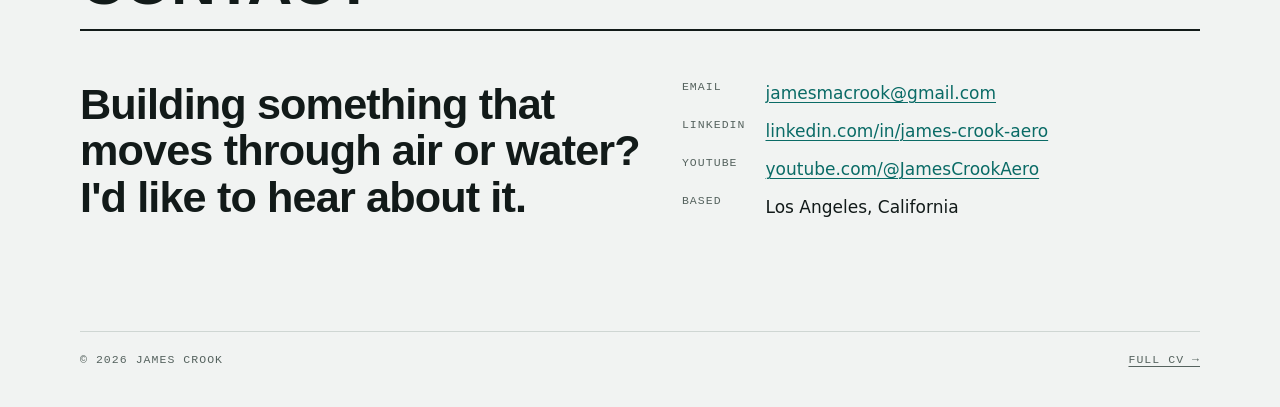
==== commit d9271627: "Tune to Wing page, rear wing downloads, Times article - New Tune to Wing page: rear wing STEP downlo" ====
--- a/index.html
+++ b/index.html
@@ -55,7 +55,7 @@
   <nav class="lineup" aria-label="Career progression: Locost, Formula Student, Formula 1, Tesla Roadster">
       <a href="cars.html#locost"><figure><img src="images/tl-locost.jpg" width="1200" height="800" alt="The Locost James built, in green and yellow, on the Sussex downs"><figcaption class="label">Locost</figcaption></figure></a>
       <a href="#about"><figure><img src="images/tl-fs.jpg" width="1200" height="800" alt="Formula Student car number 82 on a cone course"><figcaption class="label">Formula Student</figcaption></figure></a>
-      <a href="#f1"><figure><img src="images/tl-williams.jpg" width="1200" height="800" alt="Williams Formula 1 car in Martini livery in the factory"><figcaption class="label">Formula 1</figcaption></figure></a>
+      <a href="#f1"><figure><img src="images/tl-williams-2021.jpg" width="1200" height="800" alt="James in the cockpit of the 2021 Williams Formula 1 car"><figcaption class="label">Formula 1</figcaption></figure></a>
       <a href="#tesla"><figure><img src="images/tl-roadster.jpg" width="1200" height="800" alt="The Tesla Roadster at speed at night, seen from the rear quarter"><figcaption class="label">Tesla Roadster</figcaption></figure></a>
   </nav>
 </div>
@@ -130,7 +130,7 @@
     <div class="prose">
       <p>Tune to Wing is my video series on race-car aerodynamics for Formula SAE teams: designing a wing from first principles, reading a pressure plot, and breaking down a CFD result the way an F1 aero department would.</p>
       <p>This year I took it live at FSAE Electric at Michigan International Speedway, where I was also a design judge, and gave the talk to a room full of student teams.</p>
-      <div class="links"><a href="https://www.youtube.com/@JamesCrookAero" target="_blank" rel="noopener">Tune to Wing on YouTube ↗</a><a href="https://www.youtube.com/watch?v=iVCHYiKXSA4" target="_blank" rel="noopener" data-yt="iVCHYiKXSA4" data-caption="Tune to Wing · Ep. 1: Reading Cp like an F1 engineer">▶ Watch Ep. 1: Reading Cp</a></div>
+      <div class="links"><a href="tune-to-wing.html">Tune to Wing page and rear wing download →</a><a href="https://www.youtube.com/@JamesCrookAero" target="_blank" rel="noopener">Tune to Wing on YouTube ↗</a><a href="https://www.youtube.com/watch?v=iVCHYiKXSA4" target="_blank" rel="noopener" data-yt="iVCHYiKXSA4" data-caption="Tune to Wing · Ep. 1: Reading Cp like an F1 engineer">▶ Watch Ep. 1: Reading Cp</a></div>
     </div>
     <figure class="photo tall"><img src="images/fsae-michigan.jpg" width="1100" height="1467" alt="James Crook with a student at FSAE Electric, Michigan International Speedway" loading="lazy"><figcaption class="label">FSAE Electric · Michigan · 2026</figcaption></figure>
     <figure class="photo"><a class="play" href="https://www.youtube.com/watch?v=iVCHYiKXSA4" target="_blank" rel="noopener" data-yt="iVCHYiKXSA4" data-caption="Tune to Wing · Ep. 1: Reading Cp like an F1 engineer" aria-label="Play Tune to Wing Ep. 1"><img src="images/tune-to-wing-cp.jpg" width="1280" height="720" alt="Tune to Wing, volume 1: Read your Cp" loading="lazy"></a><figcaption class="label">Vol. 01 · Read your Cp</figcaption></figure>
@@ -149,6 +149,7 @@
 <section id="press"><div class="wrap">
   <div class="sec-head"><span class="idx">05</span><h2>Press</h2><span class="label">Roadster and its patents</span></div>
   <ul class="press">
+    <li><span class="label">The Times · Oct 2026</span><a href="https://www.thetimes.com/business/technology/article/how-i-made-elon-musk-flying-car-20kx6j8dm" target="_blank" rel="noopener">How I made Elon Musk's flying car</a><span class="tag">Feature</span></li>
     <li><span class="label">TechCrunch · Oct 2026</span><a href="https://techcrunch.com/2026/10/15/tesla-reveals-spacex-powered-roadster-that-flies-and-falls-with-style/" target="_blank" rel="noopener">Tesla reveals SpaceX-powered Roadster that flies and falls with style</a><span class="tag">Reveal</span></li>
     <li><span class="label">CarExpert · Oct 2026</span><a href="https://www.carexpert.com.au/car-news/tesla-roadster-revealed-with-flying-tech-08sec-0-100kmh-sprint-time" target="_blank" rel="noopener">Tesla Roadster revealed with flying tech, 0.8 sec 0–100 km/h sprint time</a><span class="tag">Reveal</span></li>
     <li><span class="label">Carscoops · Oct 2026</span><a href="https://carscoops.com/2026/10/tesla-spoiler-patent-may-hide-roadster-design" target="_blank" rel="noopener">Tesla spoiler patent may hide Roadster design</a><span class="tag">Patent</span></li>
--- a/styles.css
+++ b/styles.css
@@ -234,3 +234,14 @@
 .car-copy .yr{color:var(--ink);font-weight:600;margin-right:10px}
 .garage-nav .nyr{font:400 .72rem var(--mono);color:var(--muted);margin-left:8px}
 .car-copy .fw{color:var(--accent);letter-spacing:.06em}
+
+/* Tune to Wing page */
+.ttw-page .lede{max-width:52ch;font-size:clamp(1.1rem,1.9vw,1.3rem);line-height:1.5}
+.soon{aspect-ratio:16/9;background:var(--surface);border:1px dashed var(--line);display:grid;place-items:center}
+.dl{list-style:none;margin:0;padding:0;border-top:1px solid var(--line)}
+.dl li{display:flex;justify-content:space-between;align-items:center;gap:8px 16px;flex-wrap:wrap;padding-block:12px;border-bottom:1px solid var(--line)}
+.dl-name{font-weight:600}
+.dl-files{display:flex;gap:8px;flex-wrap:wrap}
+.dl-files a{font:500 .78rem/1 var(--mono);letter-spacing:.06em;text-transform:uppercase;padding:8px 10px;border:1px solid var(--line);border-radius:2px;text-decoration:none}
+.dl-files a{border-color:var(--accent);color:var(--accent)}
+.dl-files a:hover{background:var(--accent);color:var(--bg)}
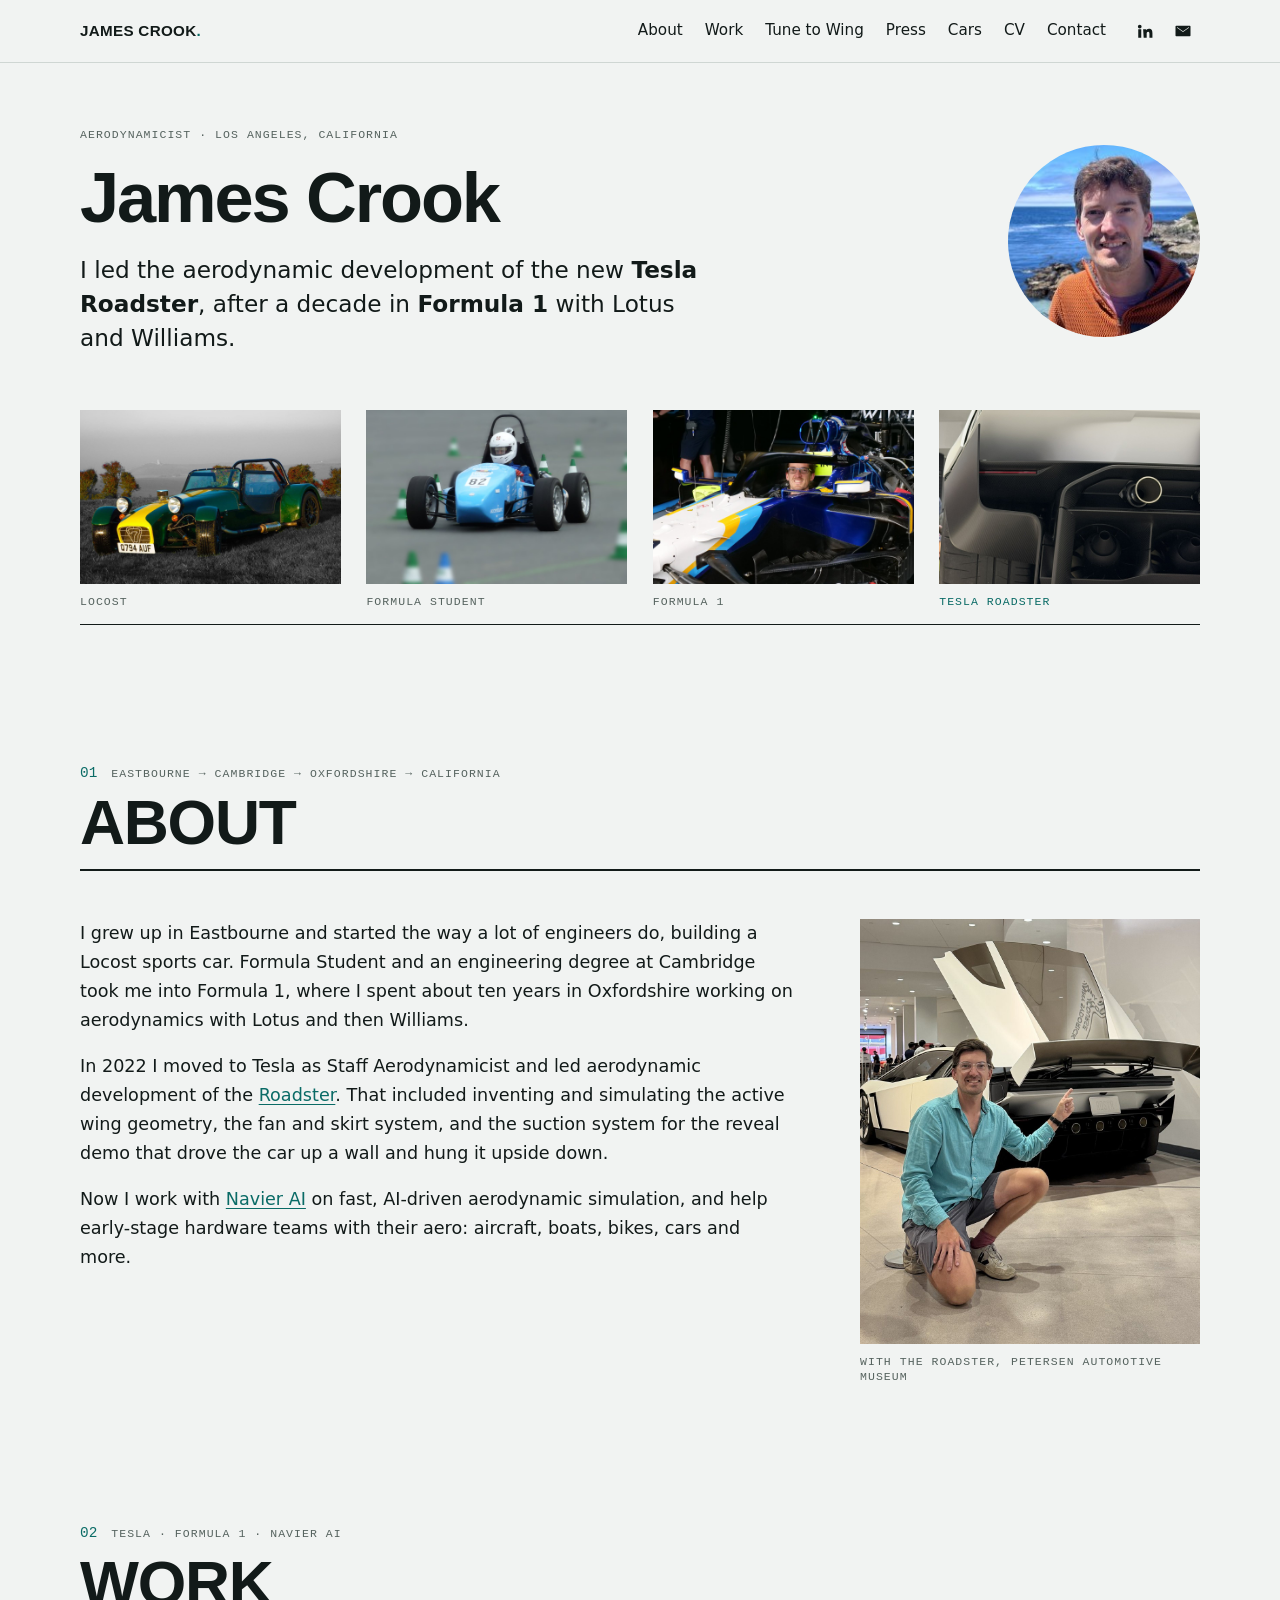
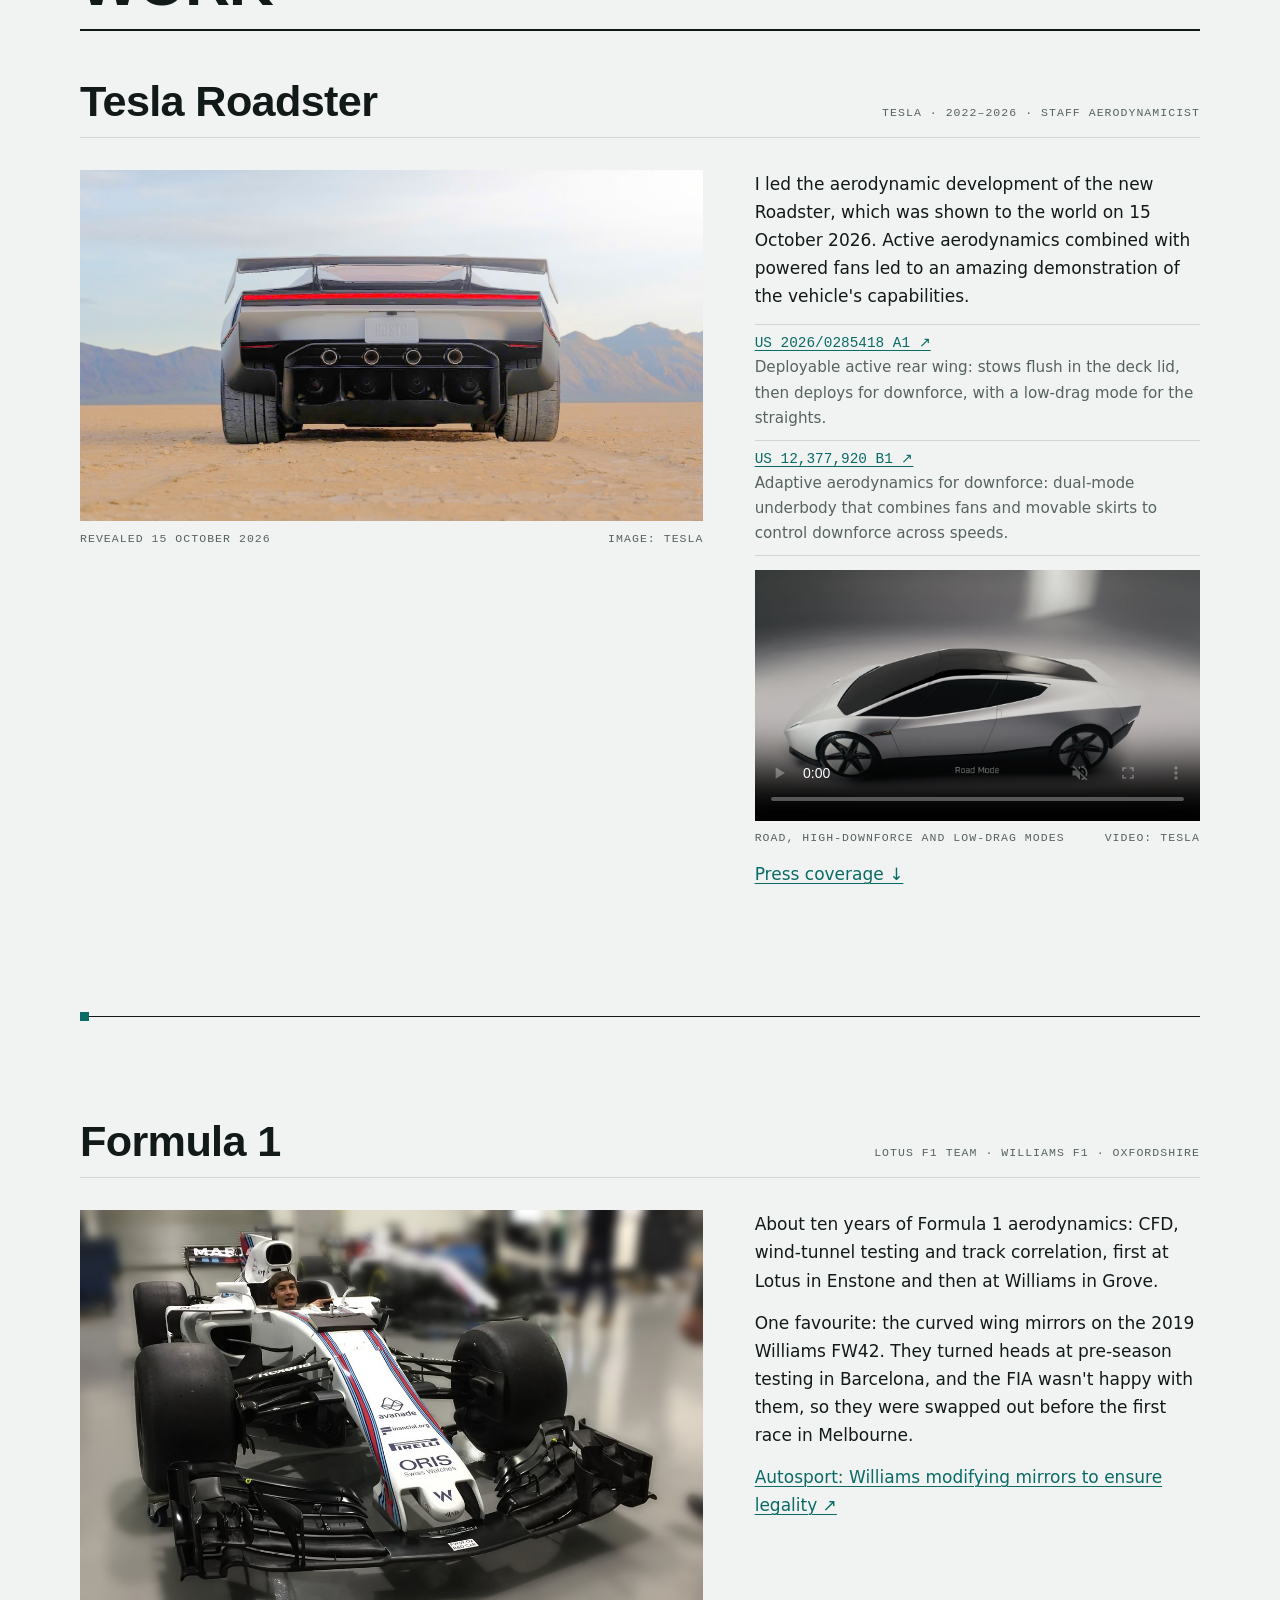
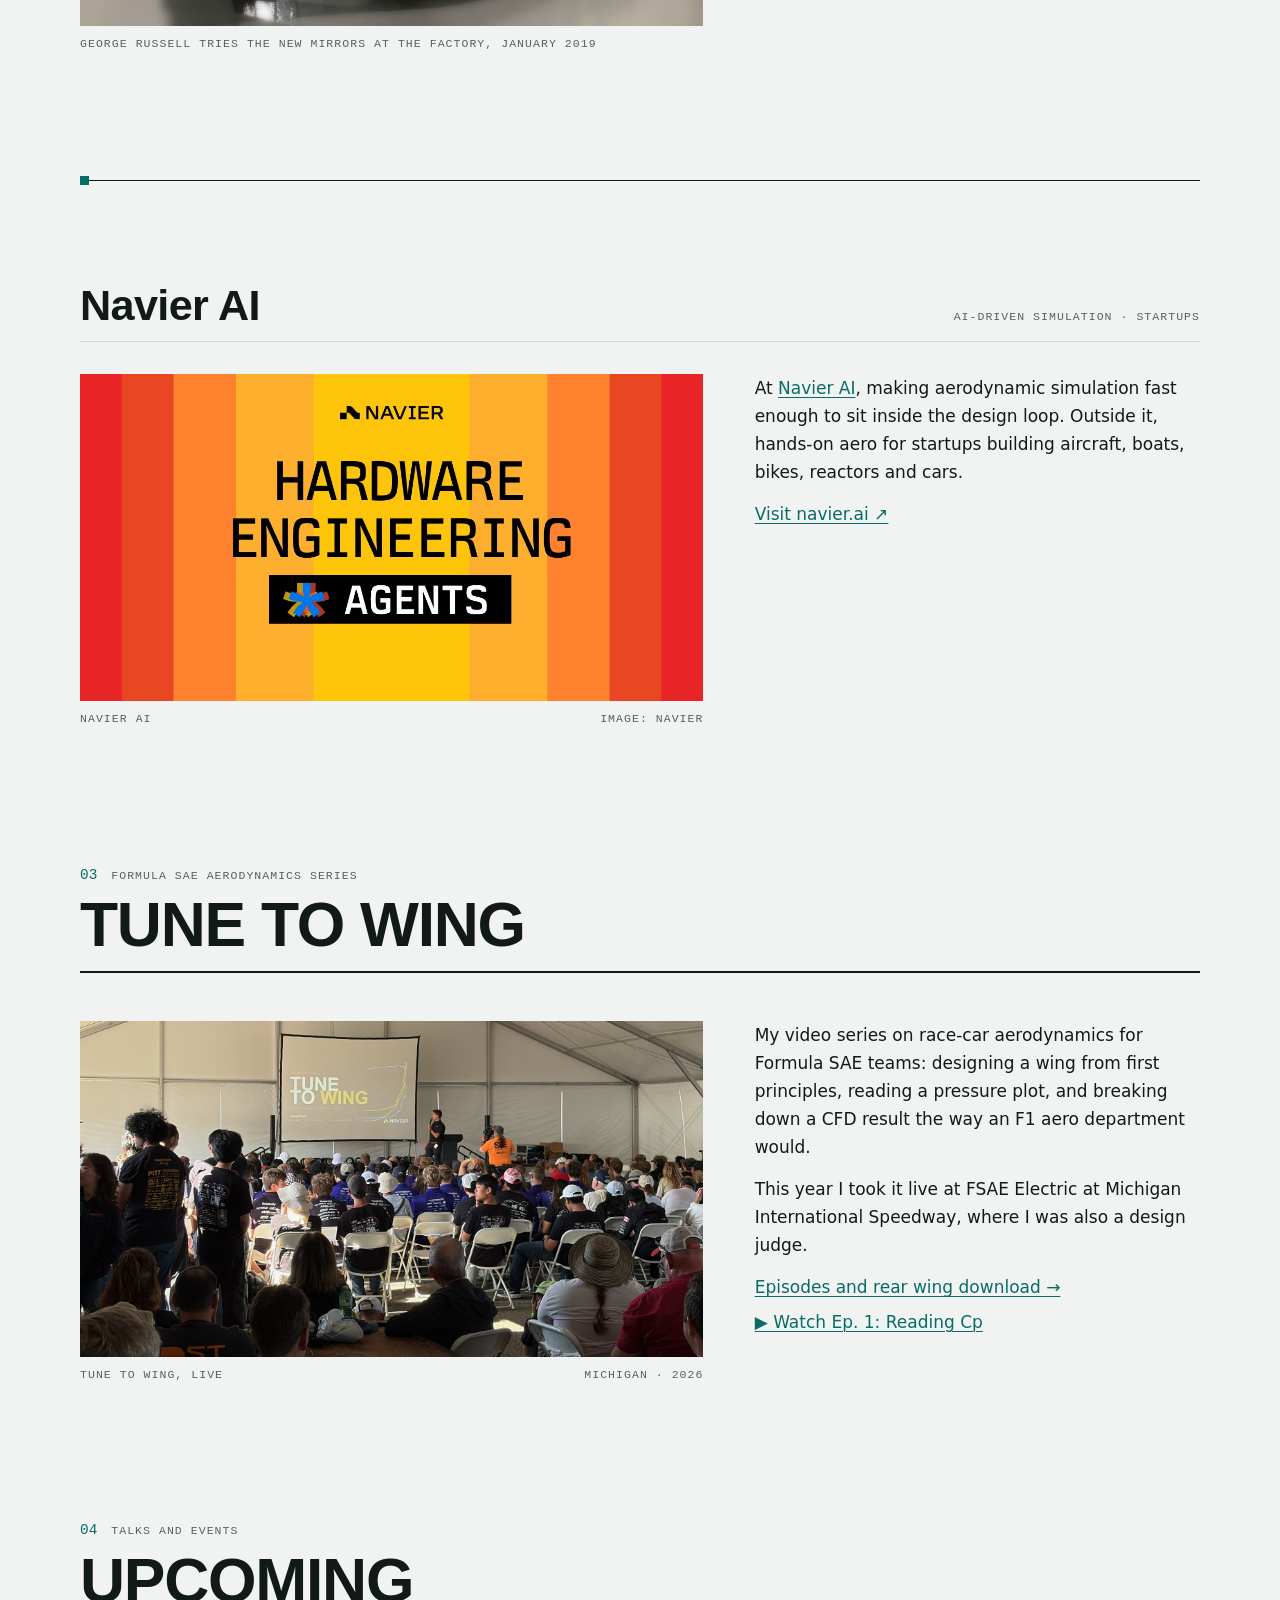
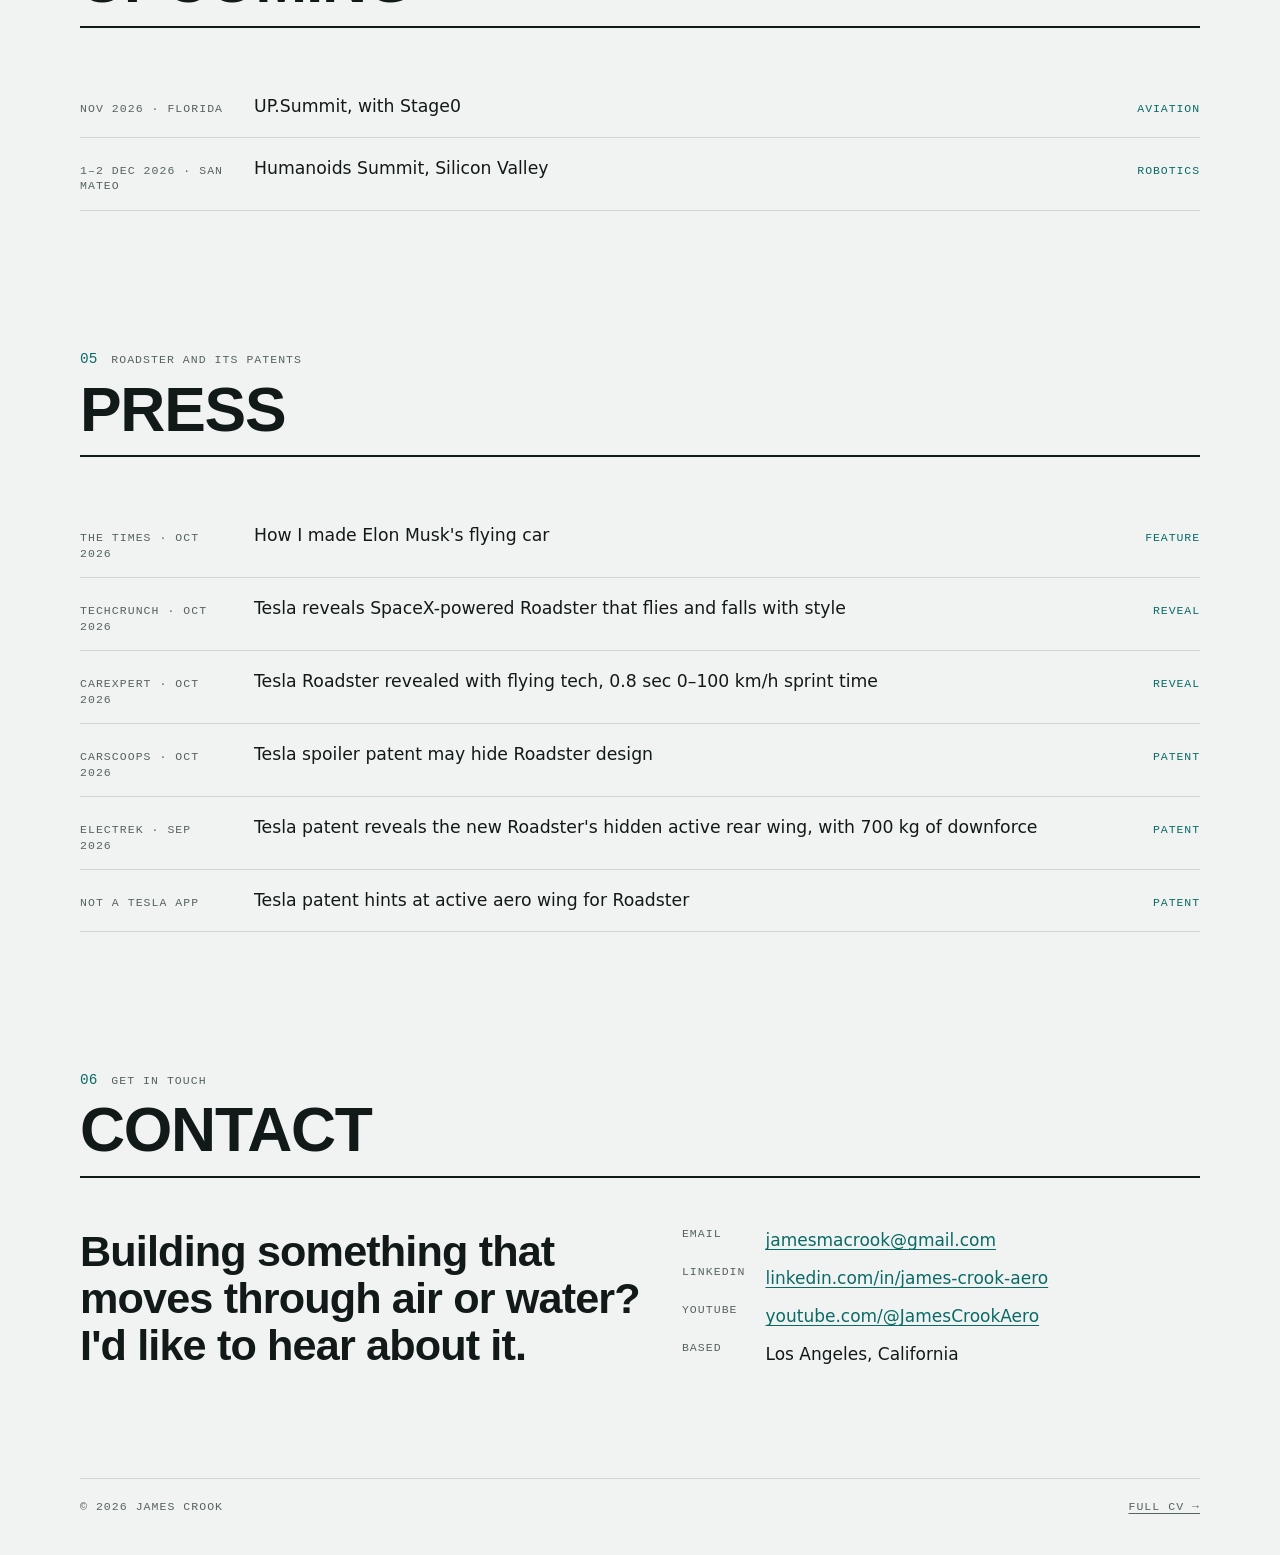
==== commit 638a3a9d: "Roadster media, bio photo, slimmer Tune to Wing section - Bio: Roadster detail (wing, fans and skirt" ====
--- a/index.html
+++ b/index.html
@@ -33,7 +33,7 @@
   <header class="top">
     <a class="mark" href="#top">JAMES CROOK<span>.</span></a>
     <nav class="nav" aria-label="Main">
-      <a href="#about">About</a><a href="#work">Work</a><a href="#tune-to-wing">Tune to Wing</a><a href="#press">Press</a><a href="cars.html">Cars</a><a href="cv.html">CV</a><a href="#contact">Contact</a>
+      <a href="#about">About</a><a href="#work">Work</a><a href="tune-to-wing.html">Tune to Wing</a><a href="#press">Press</a><a href="cars.html">Cars</a><a href="cv.html">CV</a><a href="#contact">Contact</a>
       <span class="icons">
         <a href="https://www.linkedin.com/in/james-crook-aero" aria-label="LinkedIn" target="_blank" rel="noopener"><svg viewBox="0 0 24 24"><path d="M4.98 3.5a2.5 2.5 0 1 1 0 5 2.5 2.5 0 0 1 0-5zM3 9.5h4V21H3zM9.5 9.5h3.8v1.6h.06c.53-1 1.83-2.06 3.77-2.06 4.03 0 4.77 2.65 4.77 6.1V21h-4v-5.1c0-1.22-.02-2.79-1.7-2.79-1.7 0-1.96 1.33-1.96 2.7V21h-4z"/></svg></a>
         <a href="mailto:jamesmacrook@gmail.com" aria-label="Email"><svg viewBox="0 0 24 24"><path d="M3 5h18a1 1 0 0 1 1 1v12a1 1 0 0 1-1 1H3a1 1 0 0 1-1-1V6a1 1 0 0 1 1-1zm9 7.3L4.4 7H4v.6l8 5.6 8-5.6V7h-.4z"/></svg></a>
@@ -56,7 +56,7 @@
       <a href="cars.html#locost"><figure><img src="images/tl-locost.jpg" width="1200" height="800" alt="The Locost James built, in green and yellow, on the Sussex downs"><figcaption class="label">Locost</figcaption></figure></a>
       <a href="#about"><figure><img src="images/tl-fs.jpg" width="1200" height="800" alt="Formula Student car number 82 on a cone course"><figcaption class="label">Formula Student</figcaption></figure></a>
       <a href="#f1"><figure><img src="images/tl-williams-2021.jpg" width="1200" height="800" alt="James in the cockpit of the 2021 Williams Formula 1 car"><figcaption class="label">Formula 1</figcaption></figure></a>
-      <a href="#tesla"><figure><img src="images/tl-roadster.jpg" width="1200" height="800" alt="The Tesla Roadster at speed at night, seen from the rear quarter"><figcaption class="label">Tesla Roadster</figcaption></figure></a>
+      <a href="#tesla"><figure><img src="images/tl-roadster-fans.jpg" width="1200" height="800" alt="Close-up of the Tesla Roadster's rear: carbon side skirt and the fans in the diffuser"><figcaption class="label">Tesla Roadster</figcaption></figure></a>
   </nav>
 </div>
 
@@ -65,12 +65,12 @@
   <div class="about">
   <div class="prose">
     <p>I grew up in Eastbourne and started the way a lot of engineers do, building a Locost sports car. Formula Student and an engineering degree at Cambridge took me into Formula 1, where I spent about ten years in Oxfordshire working on aerodynamics with Lotus and then Williams.</p>
-    <p>In 2022 I moved to Tesla as Staff Aerodynamicist and led aerodynamic development of the next-generation Roadster, including its deployable active rear wing, on which I'm a named inventor.</p>
+    <p>In 2022 I moved to Tesla as Staff Aerodynamicist and led aerodynamic development of the <a href="https://www.tesla.com/roadster" target="_blank" rel="noopener">Roadster</a>. That included inventing and simulating the active wing geometry, the fan and skirt system, and the suction system for the reveal demo that drove the car up a wall and hung it upside down.</p>
     <p>Now I work with <a href="https://navier.ai" target="_blank" rel="noopener">Navier AI</a> on fast, AI-driven aerodynamic simulation, and help early-stage hardware teams with their aero: aircraft, boats, bikes, cars and more.</p>
   </div>
   <figure class="photo">
-    <img src="images/williams-showcar.jpg" width="640" height="480" alt="James Crook sitting on the front wheel of a Williams Formula 1 car" loading="lazy">
-    <figcaption class="label">With a Williams F1 car</figcaption>
+    <img src="images/bio-roadster.jpg" width="1000" height="1250" alt="James Crook crouching beside the Tesla Roadster on display, pointing to its raised rear wing" loading="lazy">
+    <figcaption class="label">With the Roadster, Petersen Automotive Museum</figcaption>
   </figure>
   </div>
 </div></section>
@@ -91,6 +91,10 @@
         <li><a href="https://image-ppubs.uspto.gov/dirsearch-public/print/downloadPdf/20260285418" target="_blank" rel="noopener">US 2026/0285418 A1 ↗</a><span>Deployable active rear wing: stows flush in the deck lid, then deploys for downforce, with a low-drag mode for the straights.</span></li>
         <li><a href="https://patents.google.com/patent/US12377920B1/en" target="_blank" rel="noopener">US 12,377,920 B1 ↗</a><span>Adaptive aerodynamics for downforce: dual-mode underbody that combines fans and movable skirts to control downforce across speeds.</span></li>
       </ul>
+      <figure class="photo">
+        <video class="clip" src="videos/roadster-aero-modes.mp4" poster="images/roadster-aero-modes.jpg" width="1280" height="720" muted loop playsinline preload="none" controls aria-label="The Roadster's active aero: road, high-downforce and low-drag modes"></video>
+        <figcaption class="label"><span>Road, high-downforce and low-drag modes</span><span>Video: Tesla</span></figcaption>
+      </figure>
       <div class="links"><a href="#press">Press coverage ↓</a></div>
     </div>
   </article>
@@ -125,17 +129,17 @@
 
 <section id="tune-to-wing"><div class="wrap">
   <div class="sec-head"><span class="idx">03</span><h2>Tune to Wing</h2><span class="label">Formula SAE aerodynamics series</span></div>
-  <figure class="photo ttw-crowd"><img src="images/ttw-audience.jpg" width="1800" height="969" alt="James presenting Tune to Wing to a packed tent of Formula SAE students at Michigan International Speedway" loading="lazy"><figcaption class="label">Tune to Wing, live · FSAE Electric, Michigan International Speedway · 2026</figcaption></figure>
-  <div class="ttw">
-    <div class="prose">
-      <p>Tune to Wing is my video series on race-car aerodynamics for Formula SAE teams: designing a wing from first principles, reading a pressure plot, and breaking down a CFD result the way an F1 aero department would.</p>
-      <p>This year I took it live at FSAE Electric at Michigan International Speedway, where I was also a design judge, and gave the talk to a room full of student teams.</p>
-      <div class="links"><a href="tune-to-wing.html">Tune to Wing page and rear wing download →</a><a href="https://www.youtube.com/@JamesCrookAero" target="_blank" rel="noopener">Tune to Wing on YouTube ↗</a><a href="https://www.youtube.com/watch?v=iVCHYiKXSA4" target="_blank" rel="noopener" data-yt="iVCHYiKXSA4" data-caption="Tune to Wing · Ep. 1: Reading Cp like an F1 engineer">▶ Watch Ep. 1: Reading Cp</a></div>
+  <article class="feature">
+    <figure class="photo">
+      <a href="tune-to-wing.html"><img src="images/ttw-audience.jpg" width="1800" height="969" alt="James presenting Tune to Wing to a packed tent of Formula SAE students at Michigan International Speedway" loading="lazy"></a>
+      <figcaption class="label"><span>Tune to Wing, live</span><span>Michigan · 2026</span></figcaption>
+    </figure>
+    <div class="copy">
+      <p>My video series on race-car aerodynamics for Formula SAE teams: designing a wing from first principles, reading a pressure plot, and breaking down a CFD result the way an F1 aero department would.</p>
+      <p>This year I took it live at FSAE Electric at Michigan International Speedway, where I was also a design judge.</p>
+      <div class="links"><a href="tune-to-wing.html">Episodes and rear wing download →</a><a href="https://www.youtube.com/watch?v=iVCHYiKXSA4" target="_blank" rel="noopener" data-yt="iVCHYiKXSA4" data-caption="Tune to Wing · Ep. 1: Reading Cp like an F1 engineer">▶ Watch Ep. 1: Reading Cp</a></div>
     </div>
-    <figure class="photo tall"><img src="images/fsae-michigan.jpg" width="1100" height="1467" alt="James Crook with a student at FSAE Electric, Michigan International Speedway" loading="lazy"><figcaption class="label">FSAE Electric · Michigan · 2026</figcaption></figure>
-    <figure class="photo"><a class="play" href="https://www.youtube.com/watch?v=iVCHYiKXSA4" target="_blank" rel="noopener" data-yt="iVCHYiKXSA4" data-caption="Tune to Wing · Ep. 1: Reading Cp like an F1 engineer" aria-label="Play Tune to Wing Ep. 1"><img src="images/tune-to-wing-cp.jpg" width="1280" height="720" alt="Tune to Wing, volume 1: Read your Cp" loading="lazy"></a><figcaption class="label">Vol. 01 · Read your Cp</figcaption></figure>
-    <figure class="photo"><a href="https://www.youtube.com/@JamesCrookAero" target="_blank" rel="noopener" aria-label="Tune to Wing YouTube channel"><img src="images/tune-to-wing-cfd.jpg" width="1280" height="720" alt="Tune to Wing: CFD breakdown, read CFD like an F1 engineer" loading="lazy"></a><figcaption class="label">CFD breakdown · CFD by Navier AI</figcaption></figure>
-  </div>
+  </article>
 </div></section>
 
 <section id="upcoming"><div class="wrap">
--- a/styles.css
+++ b/styles.css
@@ -152,20 +152,12 @@
 .about .photo img{aspect-ratio:4/5;object-fit:cover;object-position:52% 50%}
 .gallery{display:grid;grid-template-columns:repeat(2,minmax(0,1fr));gap:clamp(16px,2.5vw,28px);margin-top:clamp(28px,4vw,44px)}
 .gallery img{aspect-ratio:3/2;object-fit:cover}
-.ttw{display:grid;grid-template-columns:minmax(0,5fr) minmax(0,4fr) minmax(0,4fr);grid-template-rows:auto auto;gap:clamp(20px,3vw,32px)}
-.ttw .prose{grid-column:1;grid-row:1/3;align-content:start}
-.ttw .tall{grid-column:2;grid-row:1/3}
-.ttw .tall img{aspect-ratio:3/4;object-fit:cover}
 .ttw-crowd{margin-bottom:clamp(20px,3vw,32px)}
 .press .ev{font-weight:500;font-size:1.08rem}
 
 @media (max-width:860px){
   .about,.gallery{grid-template-columns:minmax(0,1fr)}
   .about .photo{max-width:420px}
-  .ttw{grid-template-columns:minmax(0,1fr) minmax(0,1fr);grid-template-rows:none}
-  .ttw .prose{grid-column:1/-1;grid-row:auto}
-  .ttw .tall{grid-column:1/-1;grid-row:auto}
-  .ttw .tall img{aspect-ratio:4/3}
   .feature,  .press li{grid-template-columns:minmax(0,1fr)}
   .entry{grid-template-columns:minmax(0,1fr)}
   .line{grid-template-columns:minmax(0,1fr);gap:0;padding-top:0}
@@ -245,3 +237,6 @@
 .dl-files a{font:500 .78rem/1 var(--mono);letter-spacing:.06em;text-transform:uppercase;padding:8px 10px;border:1px solid var(--line);border-radius:2px;text-decoration:none}
 .dl-files a{border-color:var(--accent);color:var(--accent)}
 .dl-files a:hover{background:var(--accent);color:var(--bg)}
+
+/* Roadster clip in the Tesla section */
+.clip{display:block;width:100%;height:auto;aspect-ratio:16/9;background:var(--surface)}
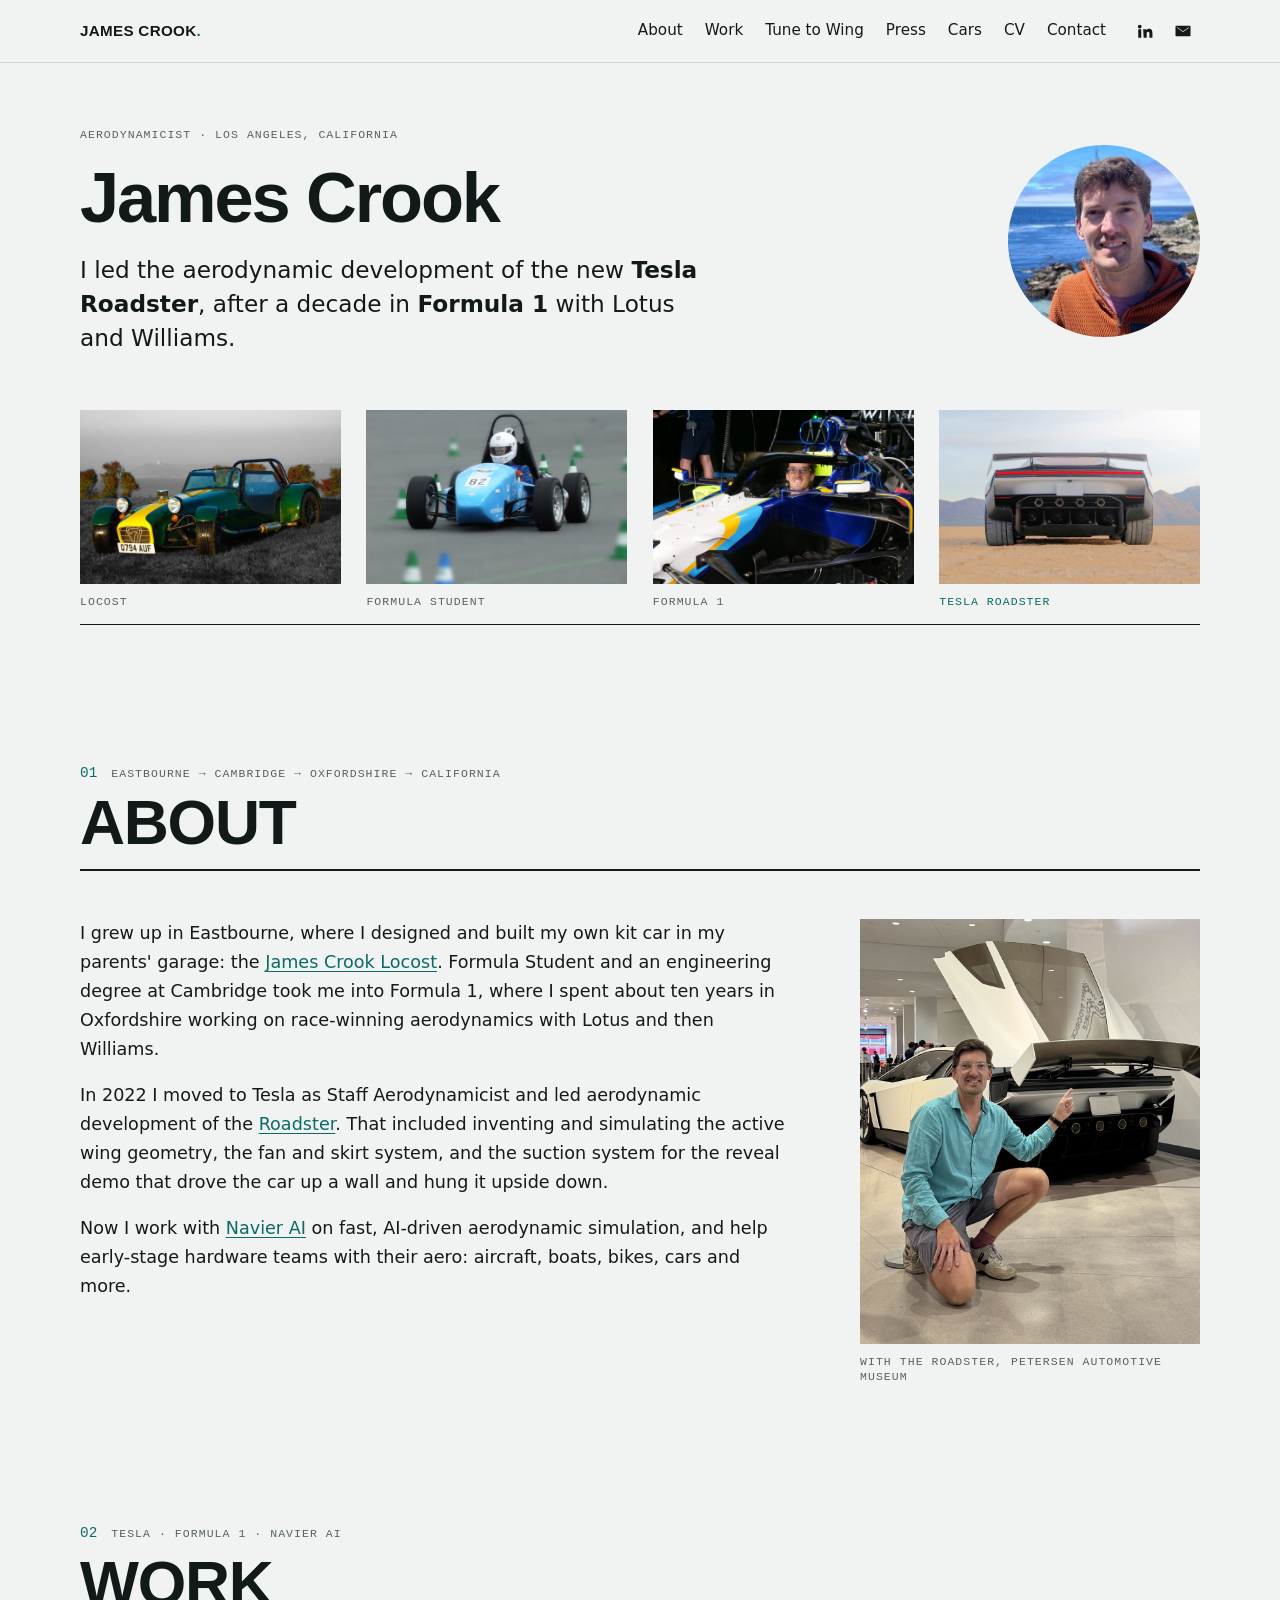
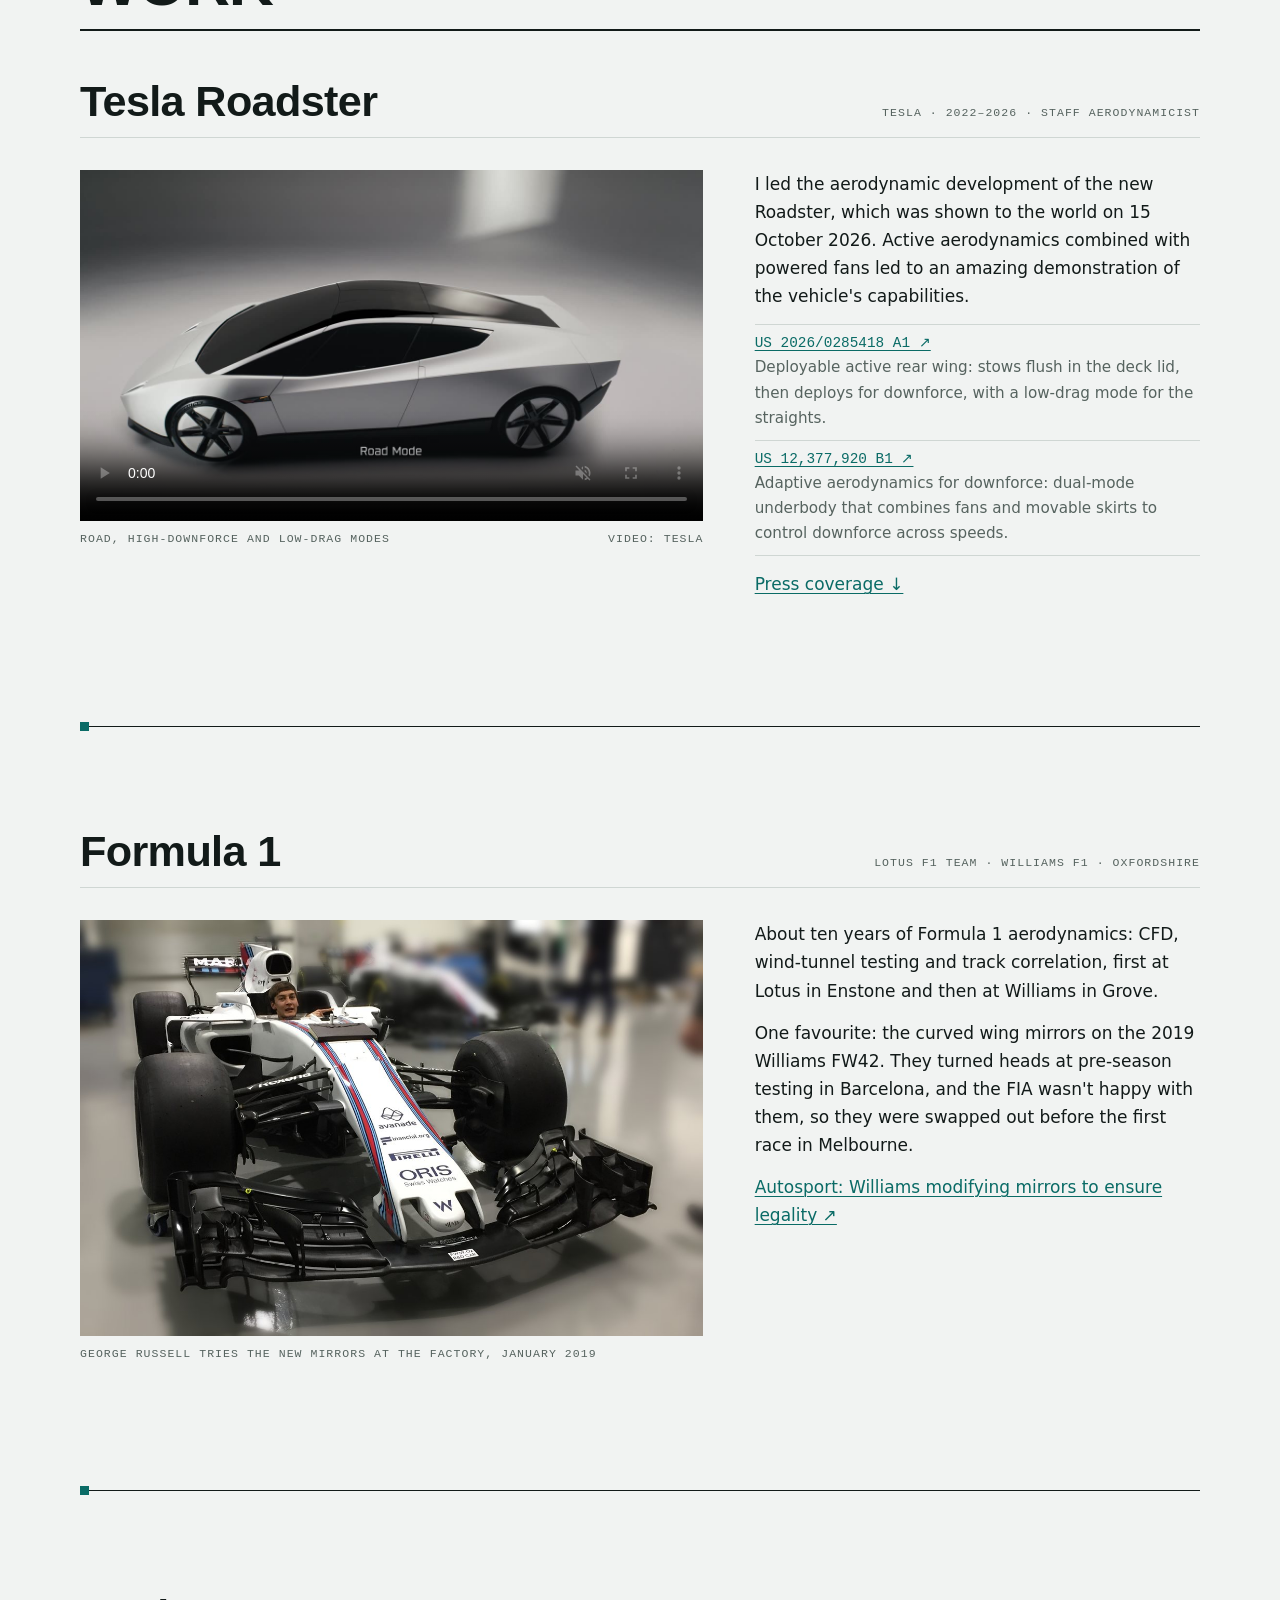
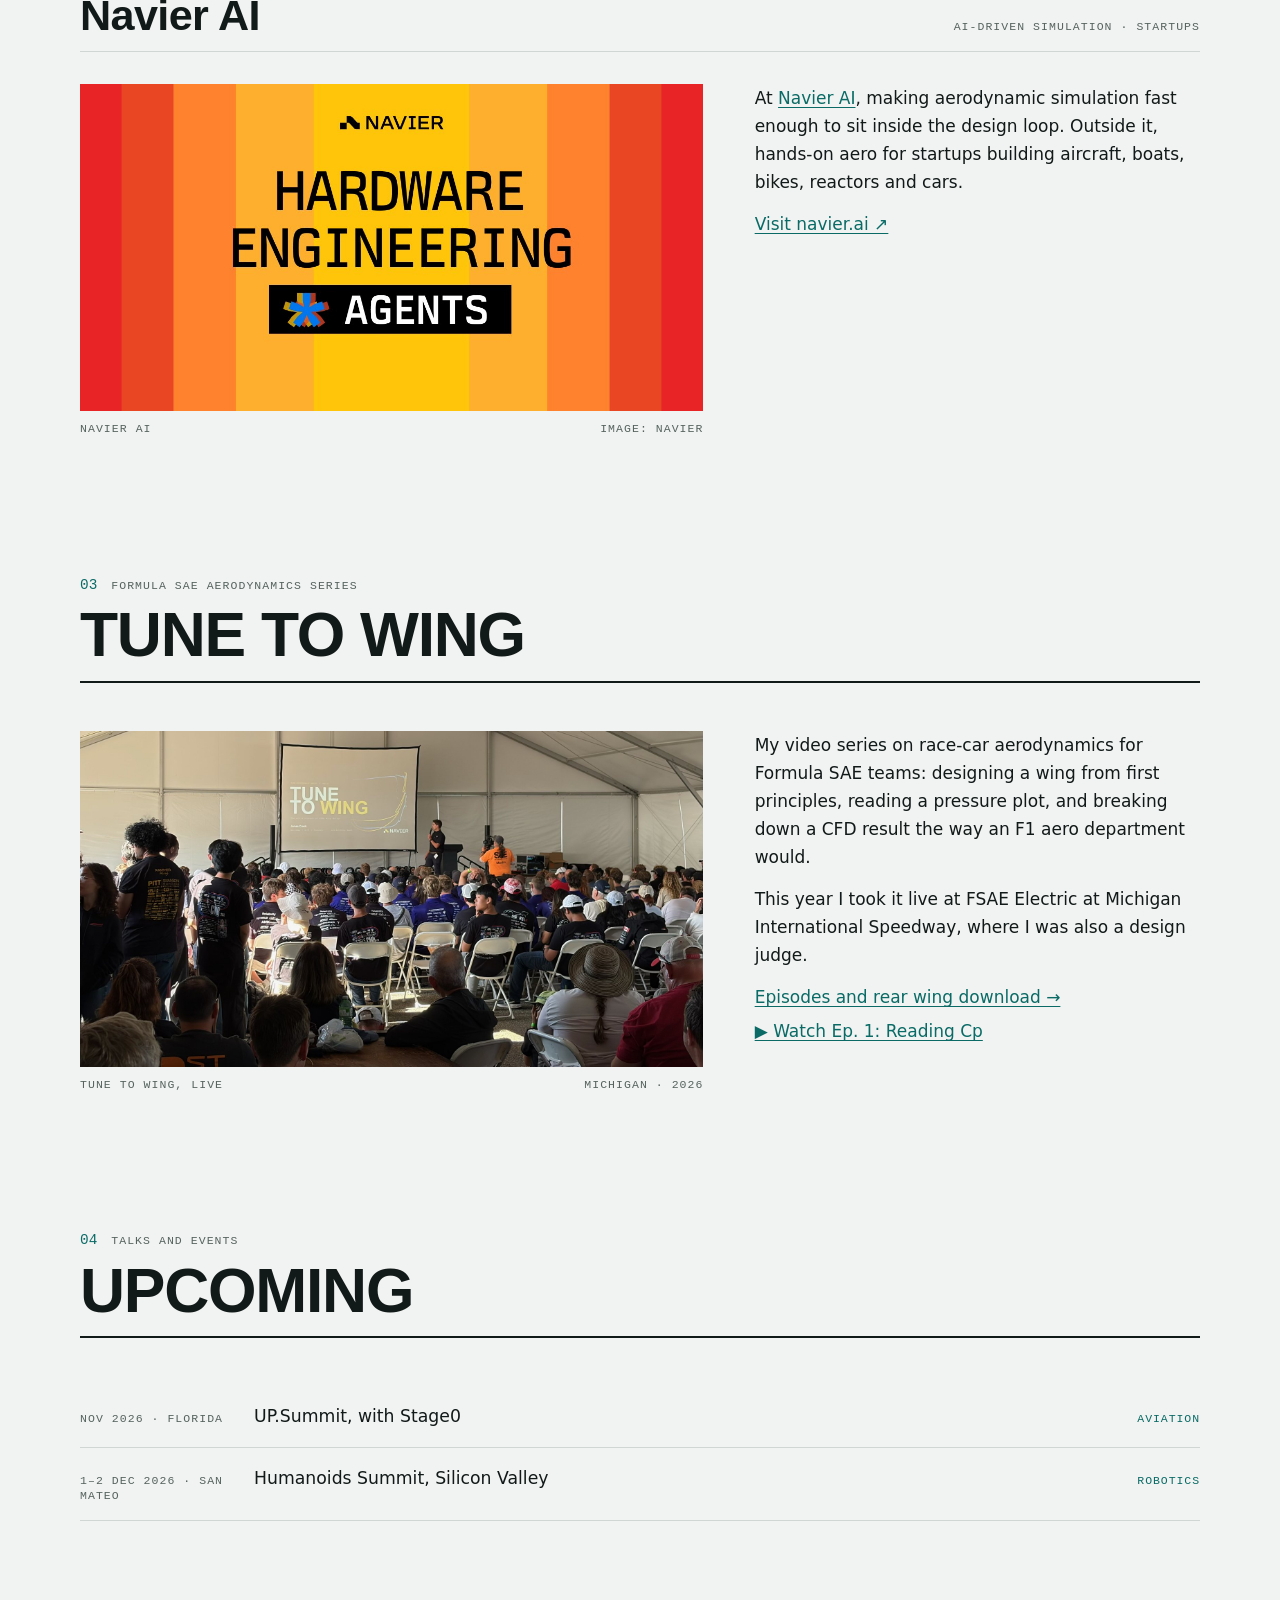
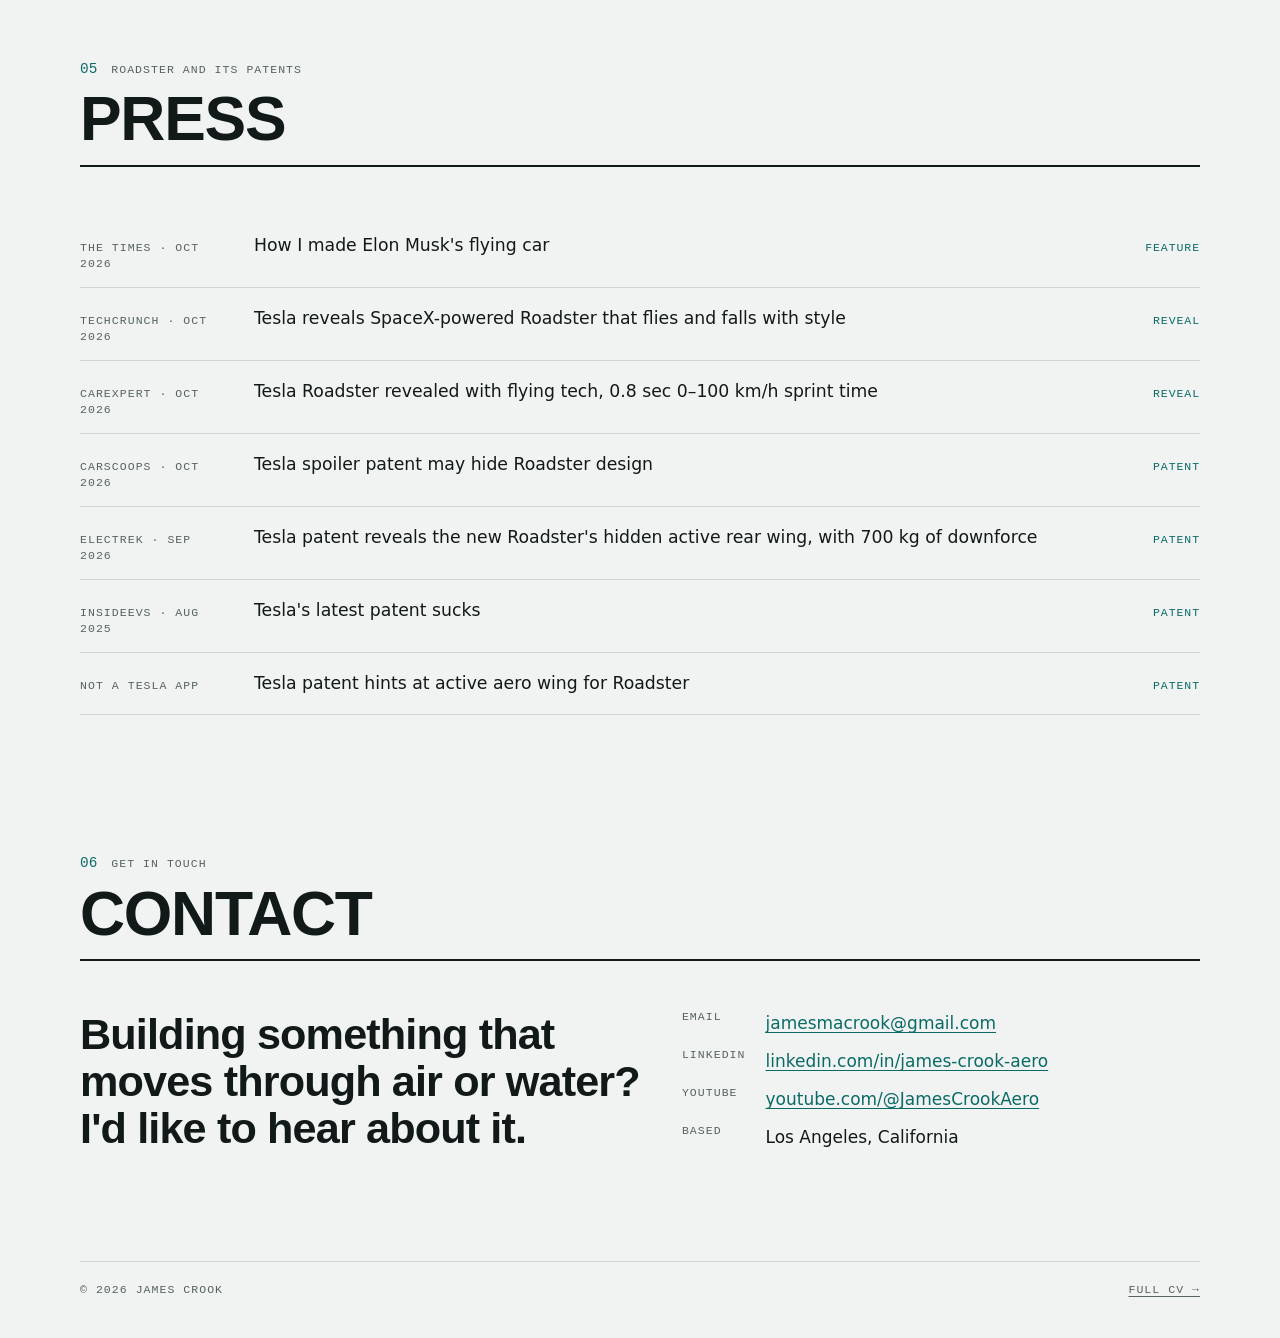
==== commit 525f6430: "Tune to Wing spinning car, Roadster layout, bio and press - Tune to Wing page header: revolving FSAE" ====
--- a/index.html
+++ b/index.html
@@ -56,7 +56,7 @@
       <a href="cars.html#locost"><figure><img src="images/tl-locost.jpg" width="1200" height="800" alt="The Locost James built, in green and yellow, on the Sussex downs"><figcaption class="label">Locost</figcaption></figure></a>
       <a href="#about"><figure><img src="images/tl-fs.jpg" width="1200" height="800" alt="Formula Student car number 82 on a cone course"><figcaption class="label">Formula Student</figcaption></figure></a>
       <a href="#f1"><figure><img src="images/tl-williams-2021.jpg" width="1200" height="800" alt="James in the cockpit of the 2021 Williams Formula 1 car"><figcaption class="label">Formula 1</figcaption></figure></a>
-      <a href="#tesla"><figure><img src="images/tl-roadster-fans.jpg" width="1200" height="800" alt="Close-up of the Tesla Roadster's rear: carbon side skirt and the fans in the diffuser"><figcaption class="label">Tesla Roadster</figcaption></figure></a>
+      <a href="#tesla"><figure><img src="images/tl-roadster-desert.jpg" width="1200" height="800" alt="The new Tesla Roadster from the rear on a dry lake bed, rear wing raised"><figcaption class="label">Tesla Roadster</figcaption></figure></a>
   </nav>
 </div>
 
@@ -64,7 +64,7 @@
   <div class="sec-head"><span class="idx">01</span><h2>About</h2><span class="label">Eastbourne → Cambridge → Oxfordshire → California</span></div>
   <div class="about">
   <div class="prose">
-    <p>I grew up in Eastbourne and started the way a lot of engineers do, building a Locost sports car. Formula Student and an engineering degree at Cambridge took me into Formula 1, where I spent about ten years in Oxfordshire working on aerodynamics with Lotus and then Williams.</p>
+    <p>I grew up in Eastbourne, where I designed and built my own kit car in my parents' garage: the <a href="cars.html#locost">James Crook Locost</a>. Formula Student and an engineering degree at Cambridge took me into Formula 1, where I spent about ten years in Oxfordshire working on race-winning aerodynamics with Lotus and then Williams.</p>
     <p>In 2022 I moved to Tesla as Staff Aerodynamicist and led aerodynamic development of the <a href="https://www.tesla.com/roadster" target="_blank" rel="noopener">Roadster</a>. That included inventing and simulating the active wing geometry, the fan and skirt system, and the suction system for the reveal demo that drove the car up a wall and hung it upside down.</p>
     <p>Now I work with <a href="https://navier.ai" target="_blank" rel="noopener">Navier AI</a> on fast, AI-driven aerodynamic simulation, and help early-stage hardware teams with their aero: aircraft, boats, bikes, cars and more.</p>
   </div>
@@ -82,8 +82,8 @@
   <div class="sub-head"><h3>Tesla Roadster</h3><span class="label">Tesla · 2022–2026 · Staff Aerodynamicist</span></div>
   <article class="feature">
     <figure class="photo">
-      <img src="images/roadster-desert.jpg" width="1800" height="1013" alt="The new Tesla Roadster seen from the rear on a dry lake bed, rear wing raised" loading="lazy">
-      <figcaption class="label"><span>Revealed 15 October 2026</span><span>Image: Tesla</span></figcaption>
+      <video class="clip" src="videos/roadster-aero-modes.mp4" poster="images/roadster-aero-modes.jpg" width="1280" height="720" muted loop playsinline preload="none" controls aria-label="The Roadster's active aero: road, high-downforce and low-drag modes"></video>
+      <figcaption class="label"><span>Road, high-downforce and low-drag modes</span><span>Video: Tesla</span></figcaption>
     </figure>
     <div class="copy">
       <p>I led the aerodynamic development of the new Roadster, which was shown to the world on 15 October 2026. Active aerodynamics combined with powered fans led to an amazing demonstration of the vehicle's capabilities.</p>
@@ -91,10 +91,6 @@
         <li><a href="https://image-ppubs.uspto.gov/dirsearch-public/print/downloadPdf/20260285418" target="_blank" rel="noopener">US 2026/0285418 A1 ↗</a><span>Deployable active rear wing: stows flush in the deck lid, then deploys for downforce, with a low-drag mode for the straights.</span></li>
         <li><a href="https://patents.google.com/patent/US12377920B1/en" target="_blank" rel="noopener">US 12,377,920 B1 ↗</a><span>Adaptive aerodynamics for downforce: dual-mode underbody that combines fans and movable skirts to control downforce across speeds.</span></li>
       </ul>
-      <figure class="photo">
-        <video class="clip" src="videos/roadster-aero-modes.mp4" poster="images/roadster-aero-modes.jpg" width="1280" height="720" muted loop playsinline preload="none" controls aria-label="The Roadster's active aero: road, high-downforce and low-drag modes"></video>
-        <figcaption class="label"><span>Road, high-downforce and low-drag modes</span><span>Video: Tesla</span></figcaption>
-      </figure>
       <div class="links"><a href="#press">Press coverage ↓</a></div>
     </div>
   </article>
@@ -158,6 +154,7 @@
     <li><span class="label">CarExpert · Oct 2026</span><a href="https://www.carexpert.com.au/car-news/tesla-roadster-revealed-with-flying-tech-08sec-0-100kmh-sprint-time" target="_blank" rel="noopener">Tesla Roadster revealed with flying tech, 0.8 sec 0–100 km/h sprint time</a><span class="tag">Reveal</span></li>
     <li><span class="label">Carscoops · Oct 2026</span><a href="https://carscoops.com/2026/10/tesla-spoiler-patent-may-hide-roadster-design" target="_blank" rel="noopener">Tesla spoiler patent may hide Roadster design</a><span class="tag">Patent</span></li>
     <li><span class="label">Electrek · Sep 2026</span><a href="https://electrek.co/2026/09/25/tesla-patent-new-roadster-hidden-active-rear-wing-700-kg-downforce/" target="_blank" rel="noopener">Tesla patent reveals the new Roadster's hidden active rear wing, with 700 kg of downforce</a><span class="tag">Patent</span></li>
+    <li><span class="label">InsideEVs · Aug 2025</span><a href="https://insideevs.com/news/768084/tesla-roadster-fan-car-patent/" target="_blank" rel="noopener">Tesla's latest patent sucks</a><span class="tag">Patent</span></li>
     <li><span class="label">Not a Tesla App</span><a href="https://www.notateslaapp.com/news/4741/tesla-patent-hints-at-active-aero-wing-for-roadster" target="_blank" rel="noopener">Tesla patent hints at active aero wing for Roadster</a><span class="tag">Patent</span></li>
   </ul>
 </div></section>
--- a/styles.css
+++ b/styles.css
@@ -240,3 +240,11 @@
 
 /* Roadster clip in the Tesla section */
 .clip{display:block;width:100%;height:auto;aspect-ratio:16/9;background:var(--surface)}
+.clip.spin{aspect-ratio:990/560;background:#fff}
+
+/* Tune to Wing page header: words left, spinning car right */
+@media (min-width:861px){
+  .ttw-hero{grid-template-columns:minmax(0,6fr) minmax(0,5fr);column-gap:clamp(24px,4vw,56px);align-items:center}
+  .ttw-hero > :not(.ttw-spin){grid-column:1}
+  .ttw-spin{grid-column:2;grid-row:1 / span 4}
+}
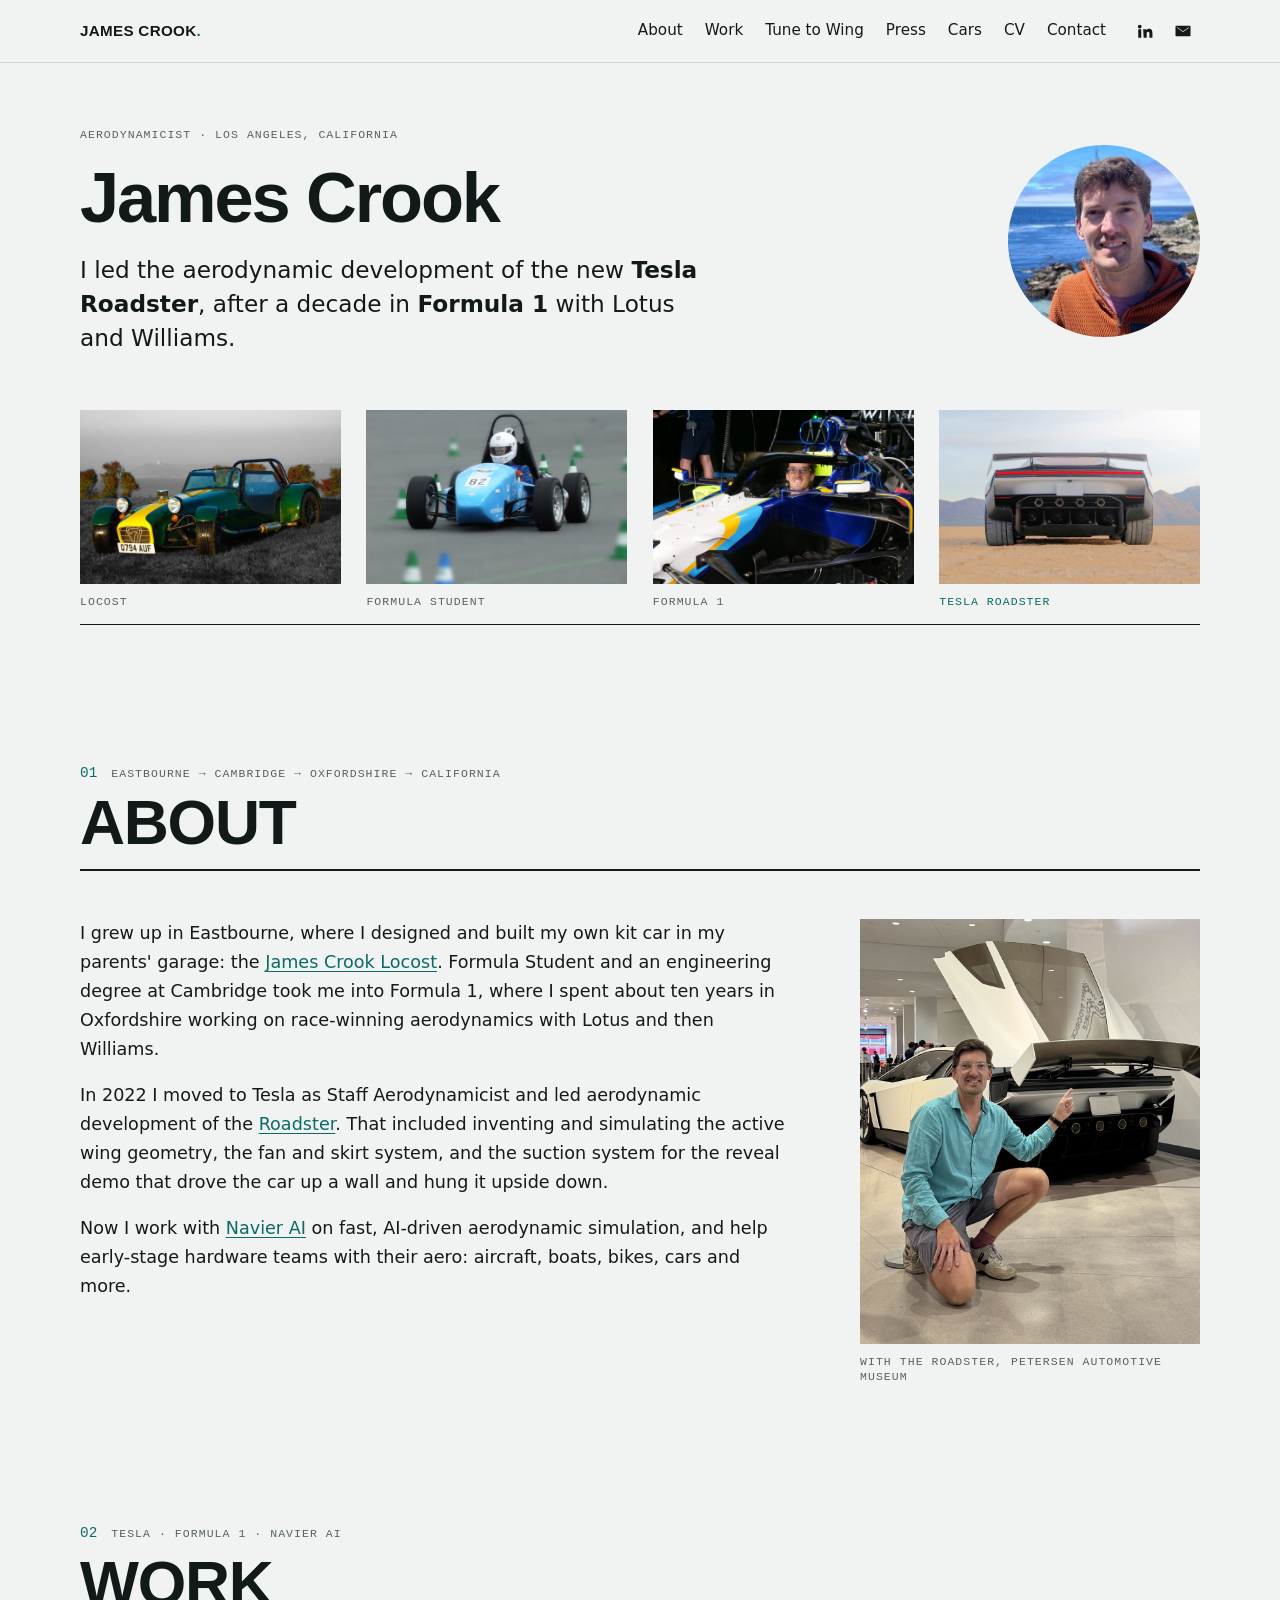
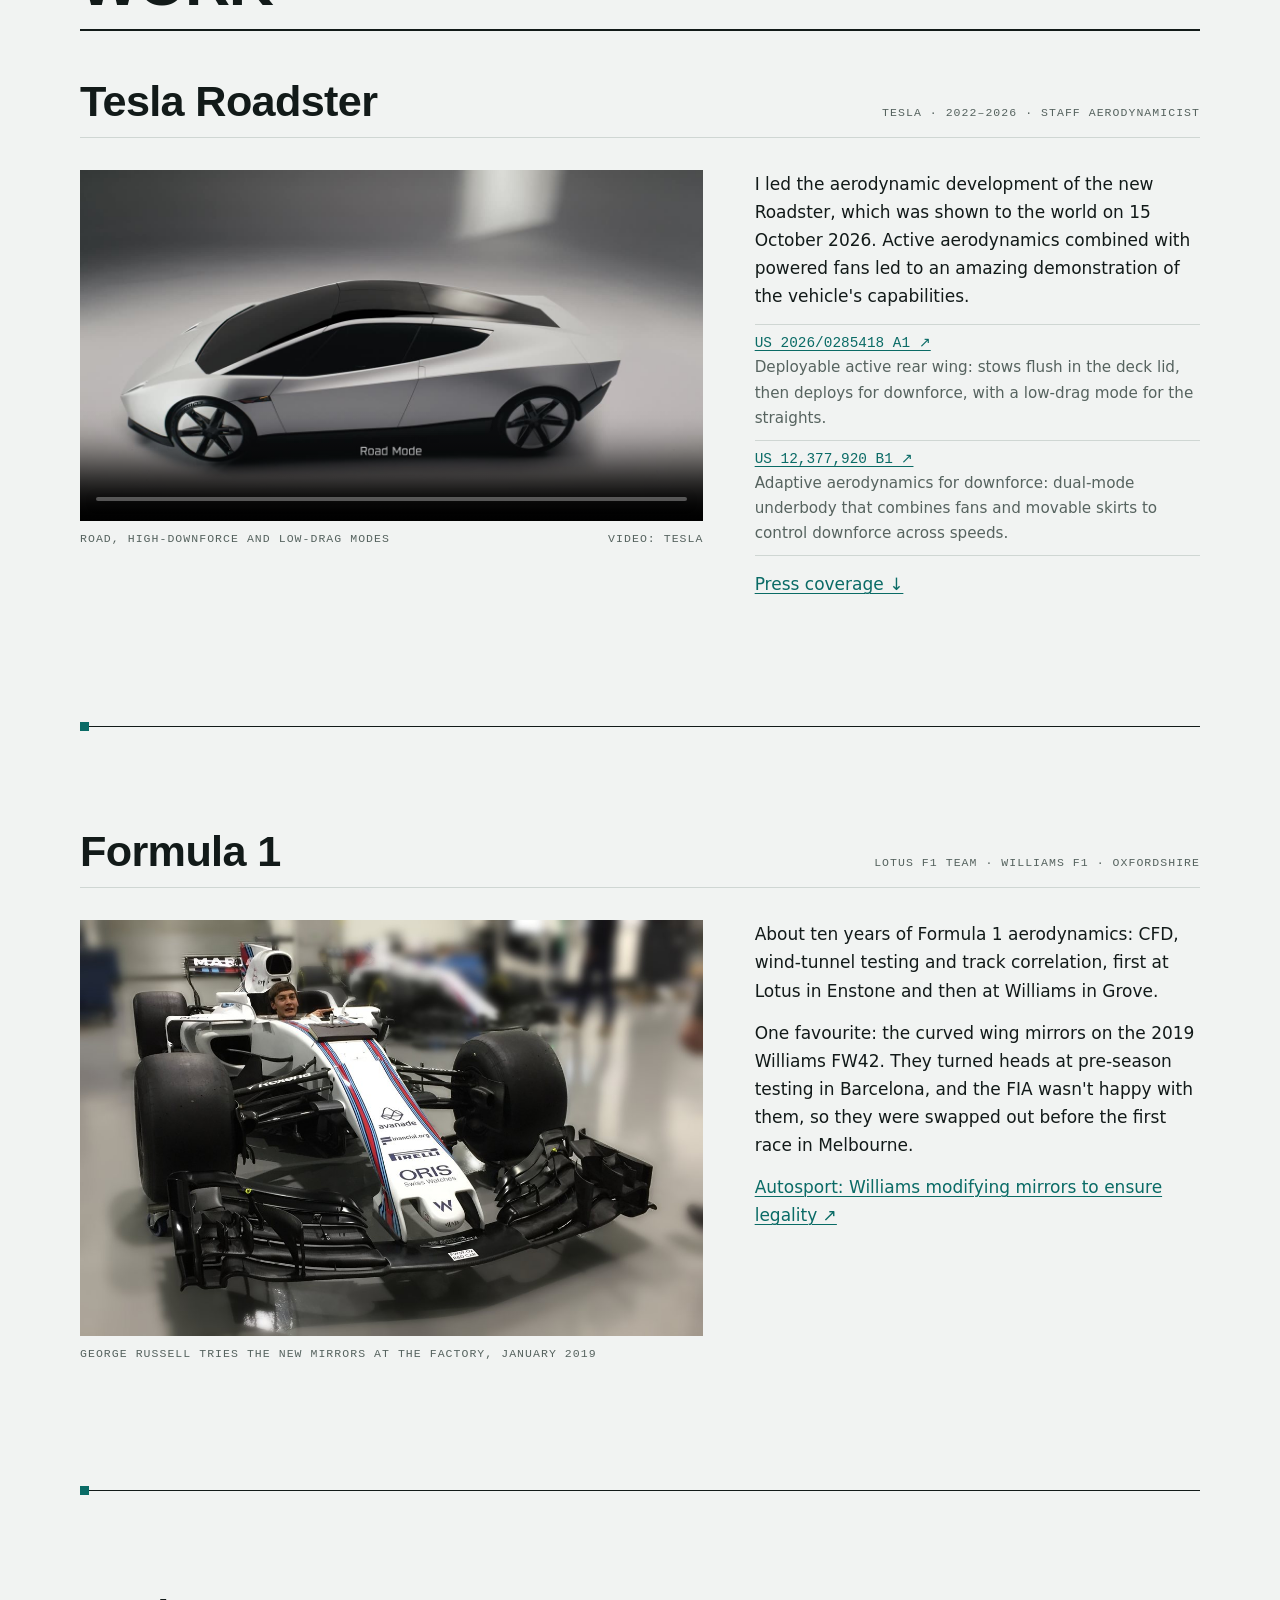
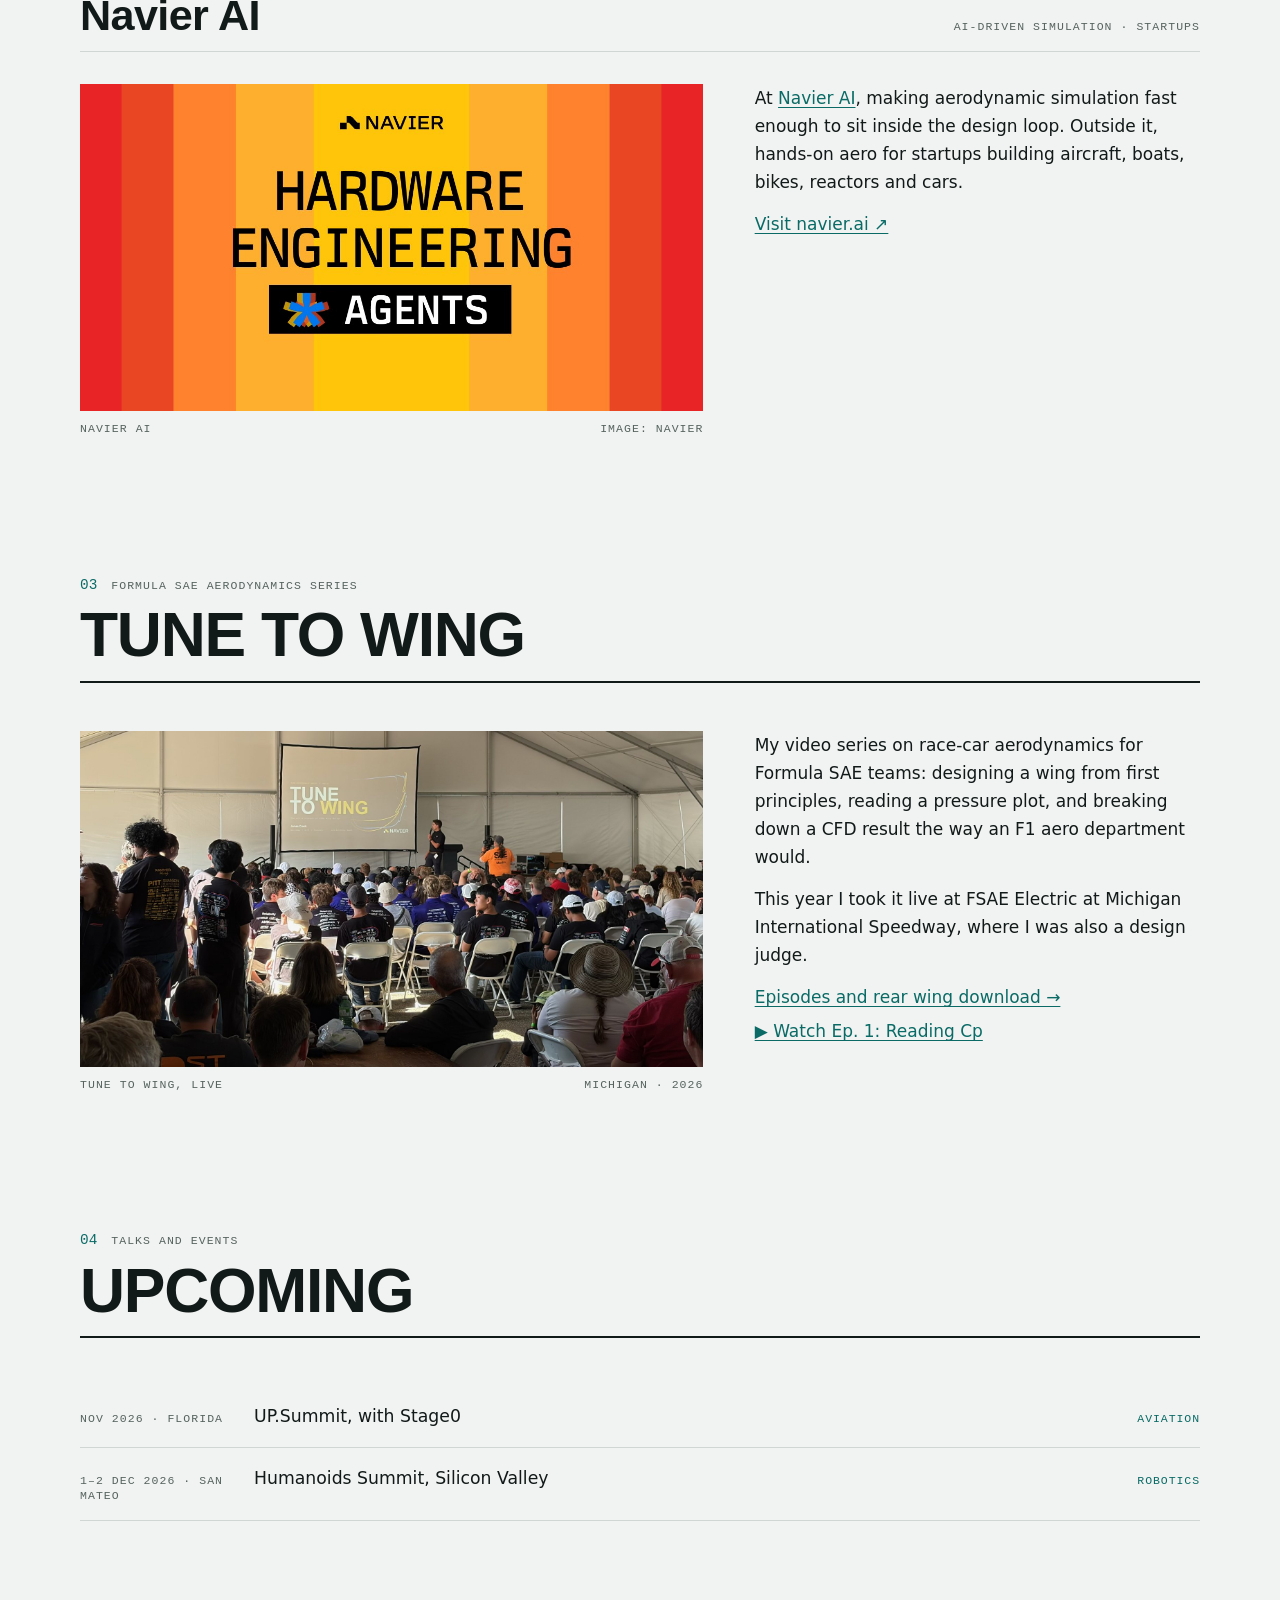
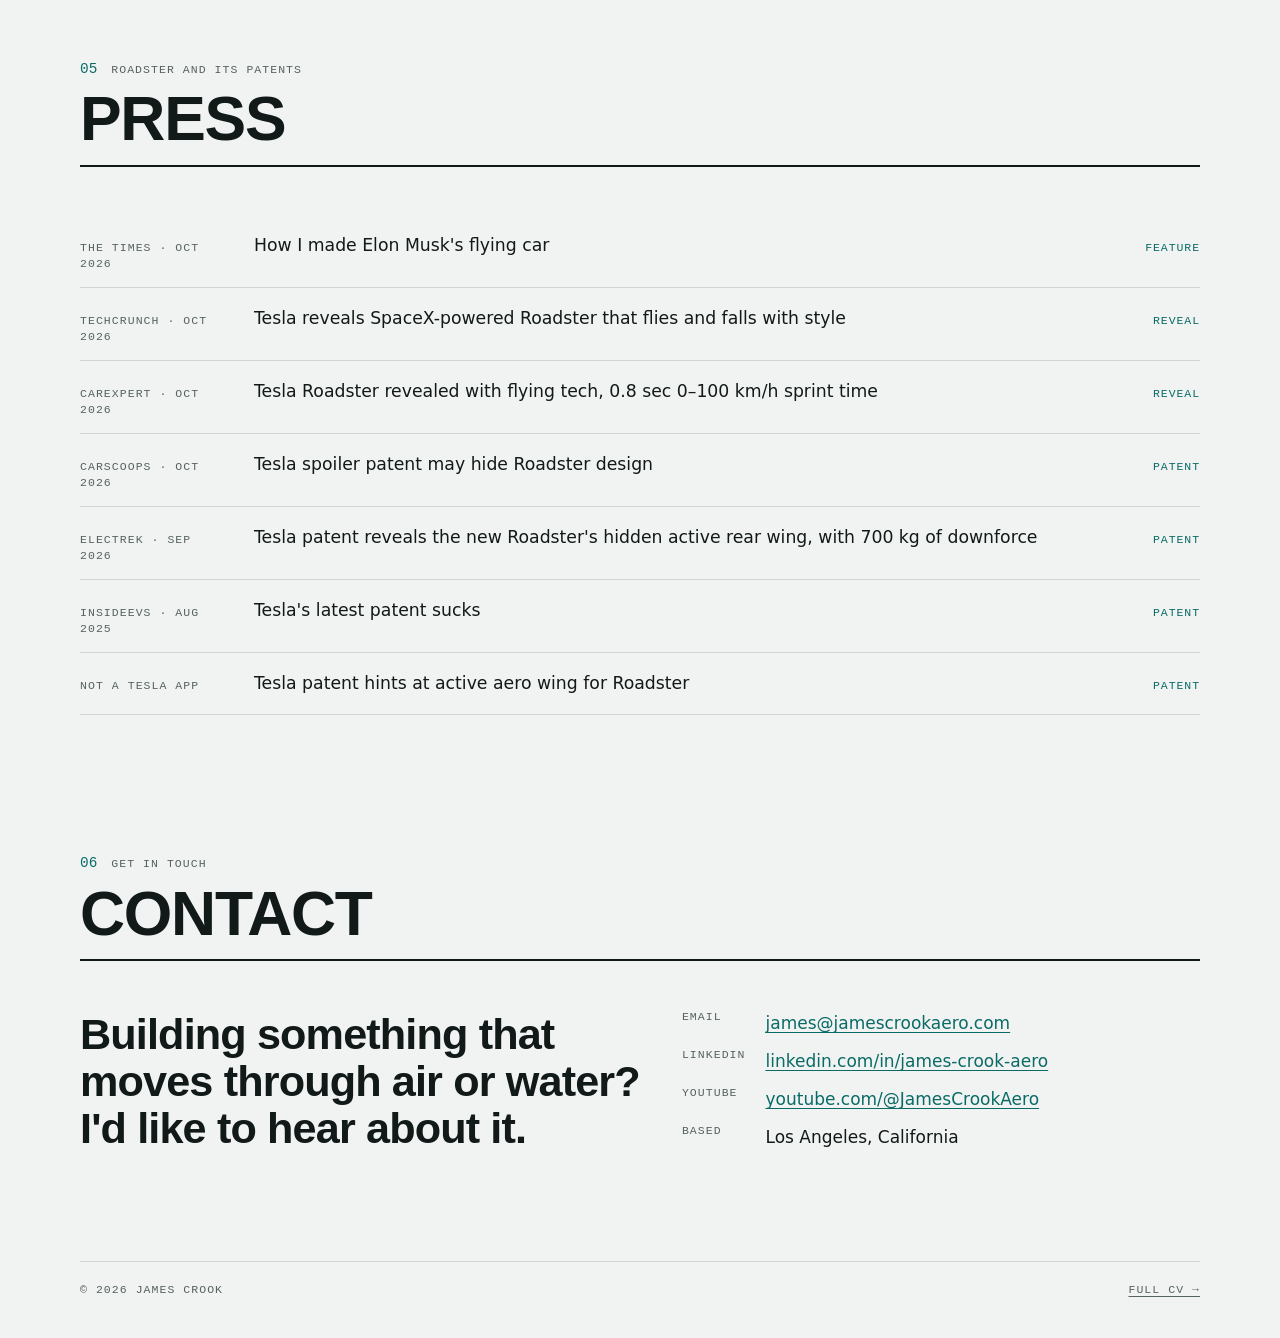
==== commit 26fb3f81: "Use james@jamescrookaero.com as the site contact address Co-Authored-By: Claude Opus 5.5 <noreply@an" ====
--- a/index.html
+++ b/index.html
@@ -2,7 +2,7 @@
 <html lang="en">
 <head>
 <meta charset="utf-8">
-<meta http-equiv="Content-Security-Policy" content="default-src 'self'; script-src 'self'; style-src 'self' 'unsafe-inline' https://fonts.googleapis.com; font-src https://fonts.gstatic.com; img-src 'self' data:; frame-src https://www.youtube-nocookie.com; connect-src 'self'; object-src 'none'; base-uri 'self'; form-action 'none'">
+<meta http-equiv="Content-Security-Policy" content="default-src 'self'; script-src 'self'; style-src 'self' 'unsafe-inline' https://fonts.googleapis.com; font-src https://fonts.gstatic.com; img-src 'self' data: https://jamescrookaero.goatcounter.com; frame-src https://www.youtube-nocookie.com; connect-src 'self' https://jamescrookaero.goatcounter.com; object-src 'none'; base-uri 'self'; form-action 'none'">
 <meta name="referrer" content="strict-origin-when-cross-origin">
 <meta name="viewport" content="width=device-width, initial-scale=1, viewport-fit=cover">
 <title>James Crook · Aerodynamicist</title>
@@ -26,6 +26,7 @@
 <script type="application/ld+json">
 {"@context":"https://schema.org","@type":"Person","name":"James Crook","url":"https://jamescrookaero.com/","image":"https://jamescrookaero.com/images/headshot.jpg","jobTitle":"Aerodynamicist","description":"Aerodynamicist. Led aerodynamic development of the Tesla Roadster after a decade in Formula 1 with Lotus and Williams.","homeLocation":{"@type":"Place","name":"Los Angeles, California"},"alumniOf":{"@type":"CollegeOrUniversity","name":"University of Cambridge"},"worksFor":{"@type":"Organization","name":"Navier AI","url":"https://navier.ai"},"knowsAbout":["Aerodynamics","Computational fluid dynamics","Active aerodynamics","Formula 1","Wind-tunnel testing"],"sameAs":["https://www.linkedin.com/in/james-crook-aero","https://www.youtube.com/@JamesCrookAero"]}
 </script>
+<script data-goatcounter="https://jamescrookaero.goatcounter.com/count" async src="gc.js"></script>
 </head>
 <body id="top">
 <a class="skip" href="#main">Skip to main content</a>
@@ -36,7 +37,7 @@
       <a href="#about">About</a><a href="#work">Work</a><a href="tune-to-wing.html">Tune to Wing</a><a href="#press">Press</a><a href="cars.html">Cars</a><a href="cv.html">CV</a><a href="#contact">Contact</a>
       <span class="icons">
         <a href="https://www.linkedin.com/in/james-crook-aero" aria-label="LinkedIn" target="_blank" rel="noopener"><svg viewBox="0 0 24 24"><path d="M4.98 3.5a2.5 2.5 0 1 1 0 5 2.5 2.5 0 0 1 0-5zM3 9.5h4V21H3zM9.5 9.5h3.8v1.6h.06c.53-1 1.83-2.06 3.77-2.06 4.03 0 4.77 2.65 4.77 6.1V21h-4v-5.1c0-1.22-.02-2.79-1.7-2.79-1.7 0-1.96 1.33-1.96 2.7V21h-4z"/></svg></a>
-        <a href="mailto:jamesmacrook@gmail.com" aria-label="Email"><svg viewBox="0 0 24 24"><path d="M3 5h18a1 1 0 0 1 1 1v12a1 1 0 0 1-1 1H3a1 1 0 0 1-1-1V6a1 1 0 0 1 1-1zm9 7.3L4.4 7H4v.6l8 5.6 8-5.6V7h-.4z"/></svg></a>
+        <a href="mailto:james@jamescrookaero.com" aria-label="Email"><svg viewBox="0 0 24 24"><path d="M3 5h18a1 1 0 0 1 1 1v12a1 1 0 0 1-1 1H3a1 1 0 0 1-1-1V6a1 1 0 0 1 1-1zm9 7.3L4.4 7H4v.6l8 5.6 8-5.6V7h-.4z"/></svg></a>
       </span>
     </nav>
   </header>
@@ -164,7 +165,7 @@
   <div class="contact">
   <p class="big">Building something that moves through air or water? I'd like to hear about it.</p>
   <dl>
-    <dt class="label">Email</dt><dd><a href="mailto:jamesmacrook@gmail.com">jamesmacrook@gmail.com</a></dd>
+    <dt class="label">Email</dt><dd><a href="mailto:james@jamescrookaero.com">james@jamescrookaero.com</a></dd>
     <dt class="label">LinkedIn</dt><dd><a href="https://www.linkedin.com/in/james-crook-aero" target="_blank" rel="noopener">linkedin.com/in/james-crook-aero</a></dd>
     <dt class="label">YouTube</dt><dd><a href="https://www.youtube.com/@JamesCrookAero" target="_blank" rel="noopener">youtube.com/@JamesCrookAero</a></dd>
     <dt class="label">Based</dt><dd>Los Angeles, California</dd>
--- a/styles.css
+++ b/styles.css
@@ -151,7 +151,9 @@
 .about{display:grid;grid-template-columns:minmax(0,1fr) minmax(0,340px);gap:clamp(24px,5vw,64px);align-items:start}
 .about .photo img{aspect-ratio:4/5;object-fit:cover;object-position:52% 50%}
 .gallery{display:grid;grid-template-columns:repeat(2,minmax(0,1fr));gap:clamp(16px,2.5vw,28px);margin-top:clamp(28px,4vw,44px)}
-.gallery img{aspect-ratio:3/2;object-fit:cover}
+.gallery img{aspect-ratio:16/9;object-fit:cover}
+.inline-video{display:block;width:100%;aspect-ratio:16/9;height:auto;border:0;background:#000}
+.gallery img.fit{object-fit:contain;background:#e3e3e3}
 .ttw-crowd{margin-bottom:clamp(20px,3vw,32px)}
 .press .ev{font-weight:500;font-size:1.08rem}
 
@@ -225,18 +227,23 @@
 .play:hover::after{transform:scale(1.08);background-color:rgba(0,0,0,.8)}
 .car-copy .yr{color:var(--ink);font-weight:600;margin-right:10px}
 .garage-nav .nyr{font:400 .72rem var(--mono);color:var(--muted);margin-left:8px}
-.car-copy .fw{color:var(--accent);letter-spacing:.06em}
+.car-copy .fw{color:var(--muted);letter-spacing:.06em}
 
 /* Tune to Wing page */
 .ttw-page .lede{max-width:52ch;font-size:clamp(1.1rem,1.9vw,1.3rem);line-height:1.5}
-.soon{aspect-ratio:16/9;background:var(--surface);border:1px dashed var(--line);display:grid;place-items:center}
 .dl{list-style:none;margin:0;padding:0;border-top:1px solid var(--line)}
 .dl li{display:flex;justify-content:space-between;align-items:center;gap:8px 16px;flex-wrap:wrap;padding-block:12px;border-bottom:1px solid var(--line)}
-.dl-name{font-weight:600}
+.dl-name{font-weight:600;display:inline-flex;align-items:center;gap:10px}
+.sw{display:inline-block;width:22px;height:5px;border-radius:3px;box-shadow:0 0 0 1px rgba(0,0,0,.25)}
+.sw-main{background:#f0f}
+.sw-flap{background:#0ff}
 .dl-files{display:flex;gap:8px;flex-wrap:wrap}
 .dl-files a{font:500 .78rem/1 var(--mono);letter-spacing:.06em;text-transform:uppercase;padding:8px 10px;border:1px solid var(--line);border-radius:2px;text-decoration:none}
 .dl-files a{border-color:var(--accent);color:var(--accent)}
 .dl-files a:hover{background:var(--accent);color:var(--bg)}
+.dl-terms{margin-top:14px;font-size:.82rem;line-height:1.5;color:var(--muted)}
+.dl-terms a{color:inherit}
+.feature + .feature{margin-top:clamp(40px,6vw,72px)}
 
 /* Roadster clip in the Tesla section */
 .clip{display:block;width:100%;height:auto;aspect-ratio:16/9;background:var(--surface)}
